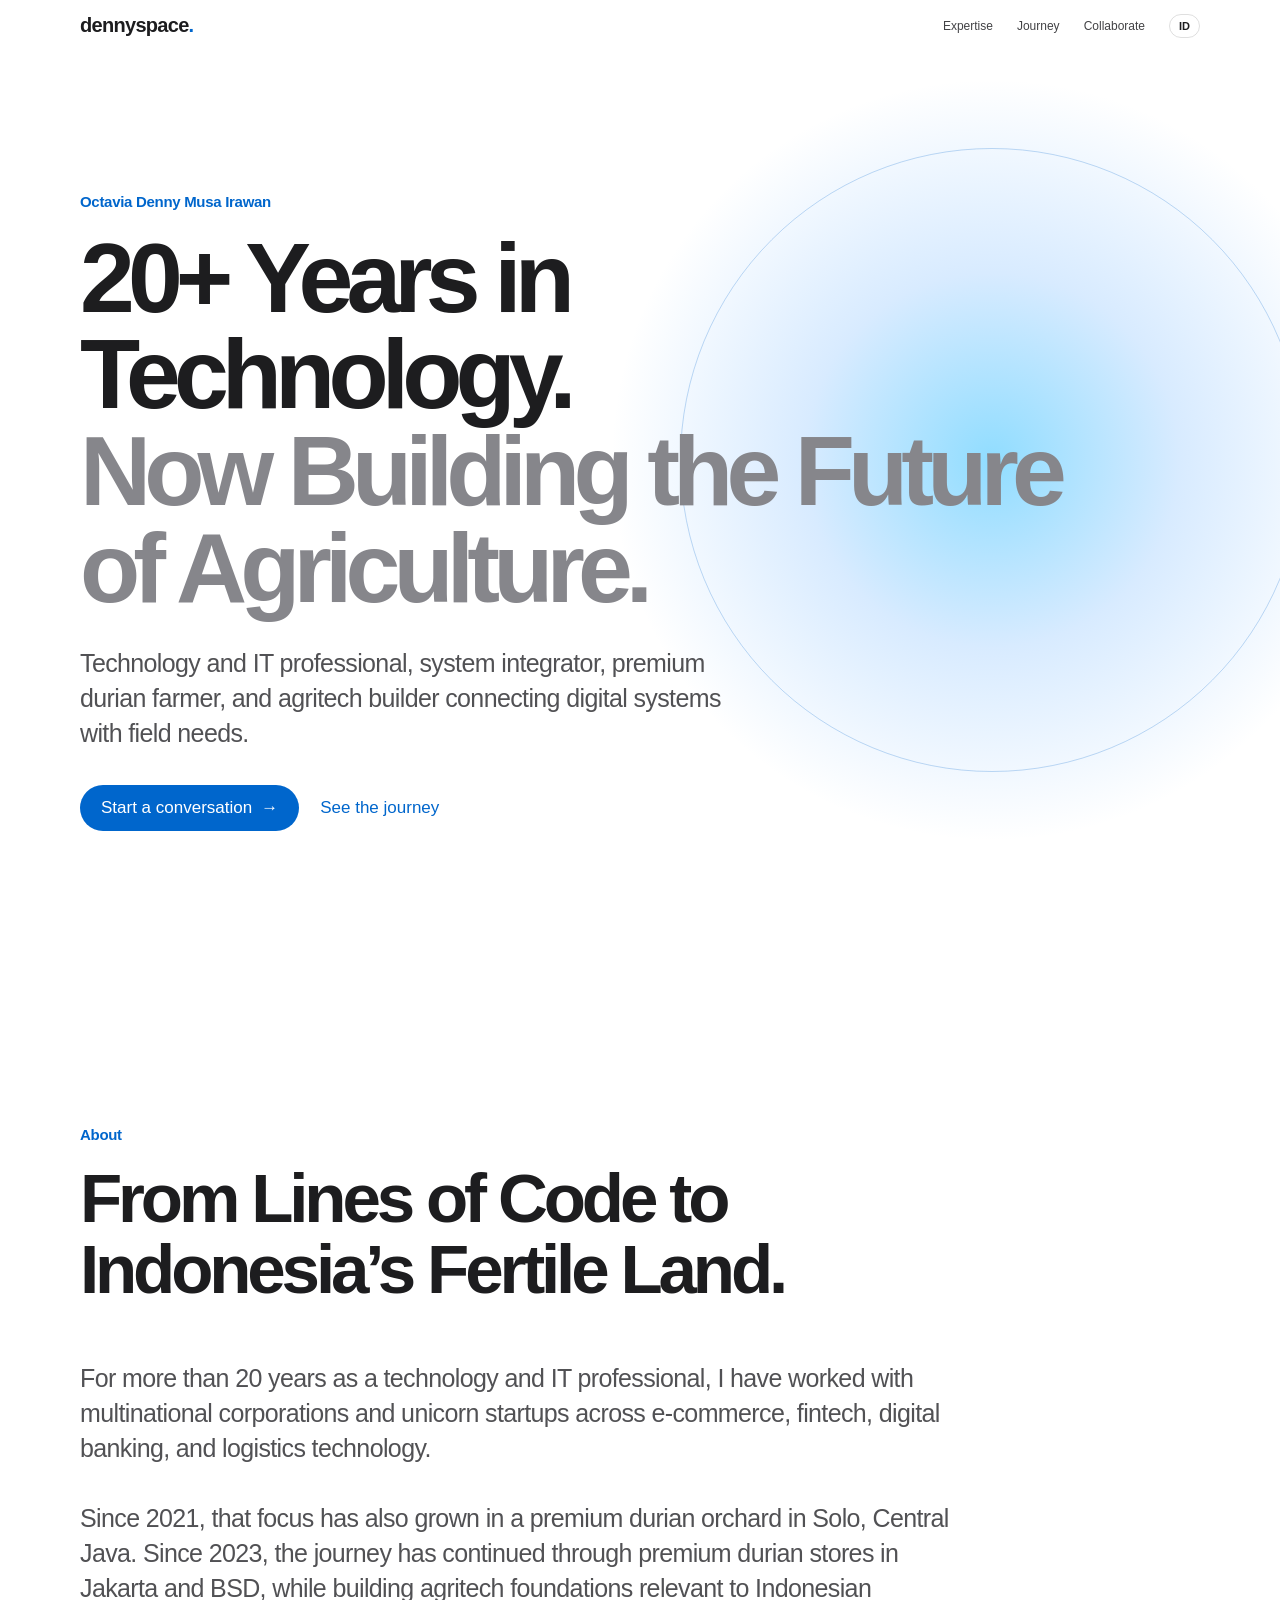
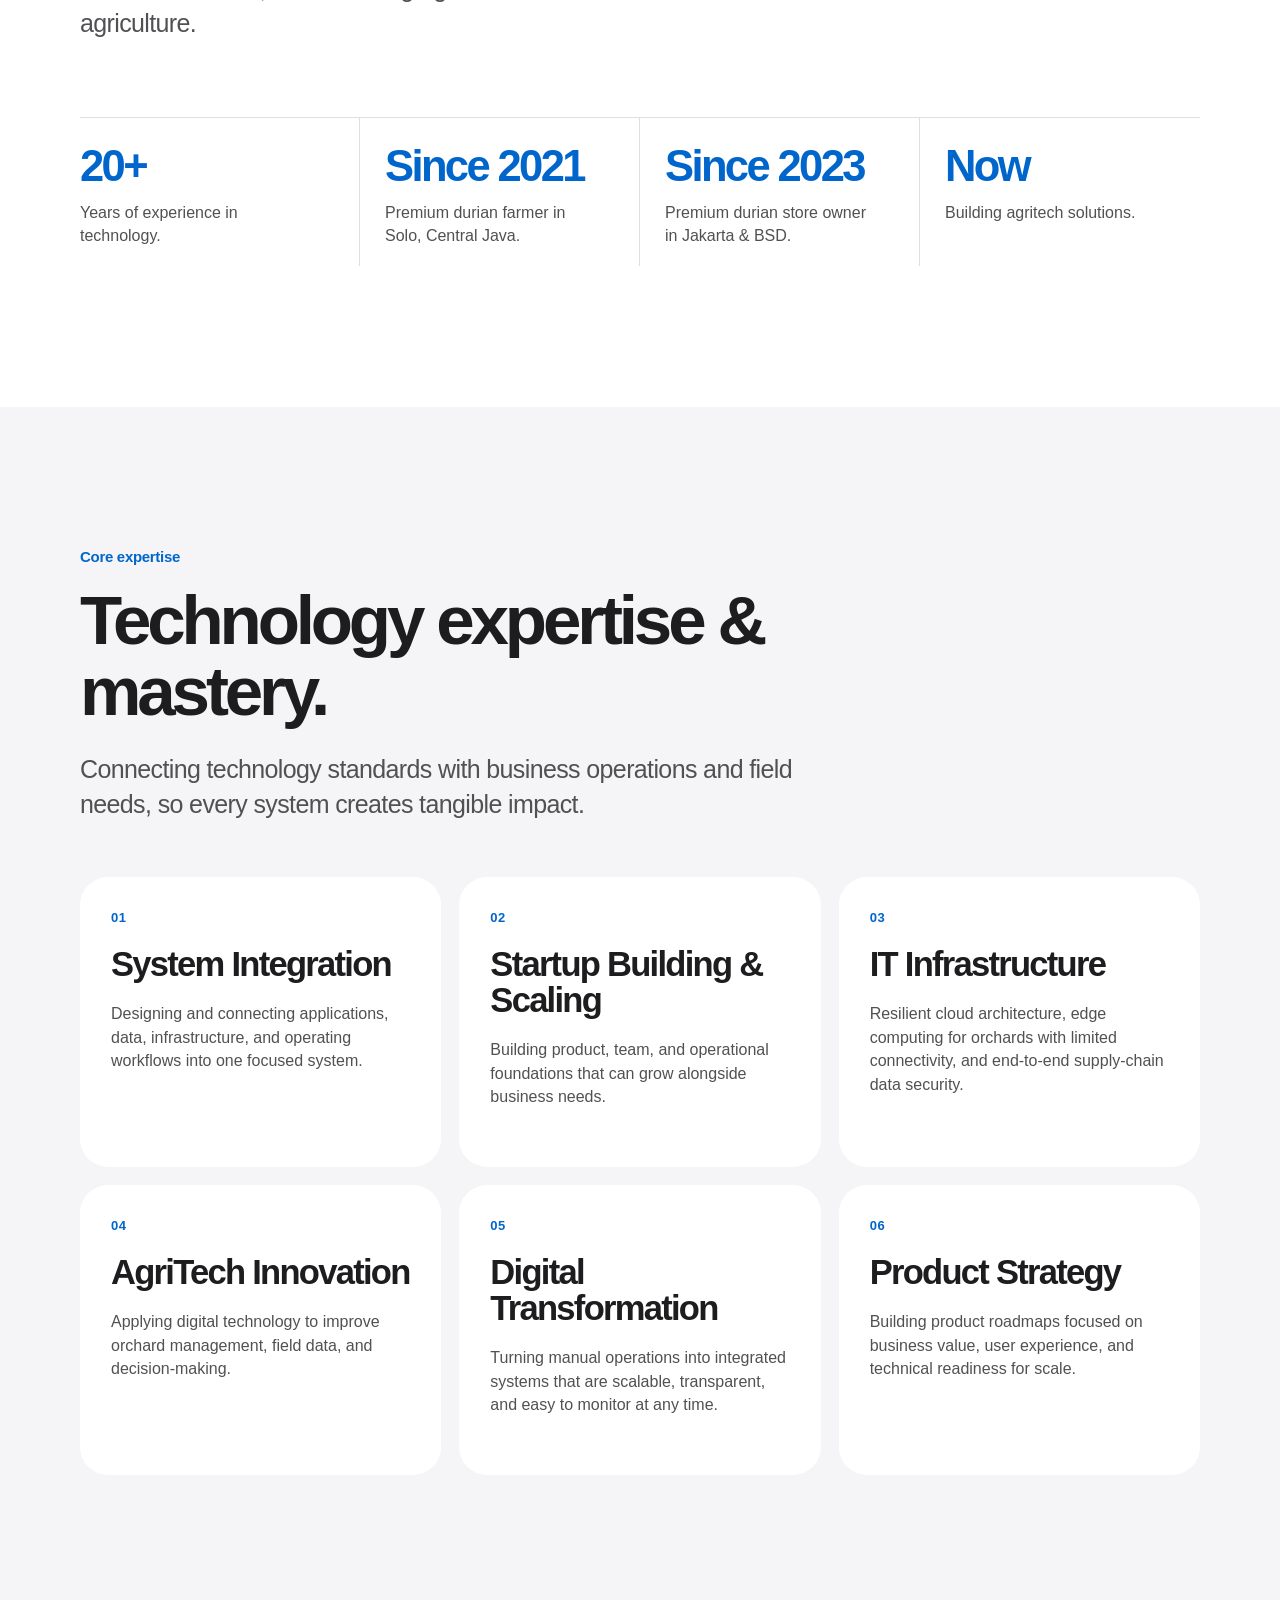
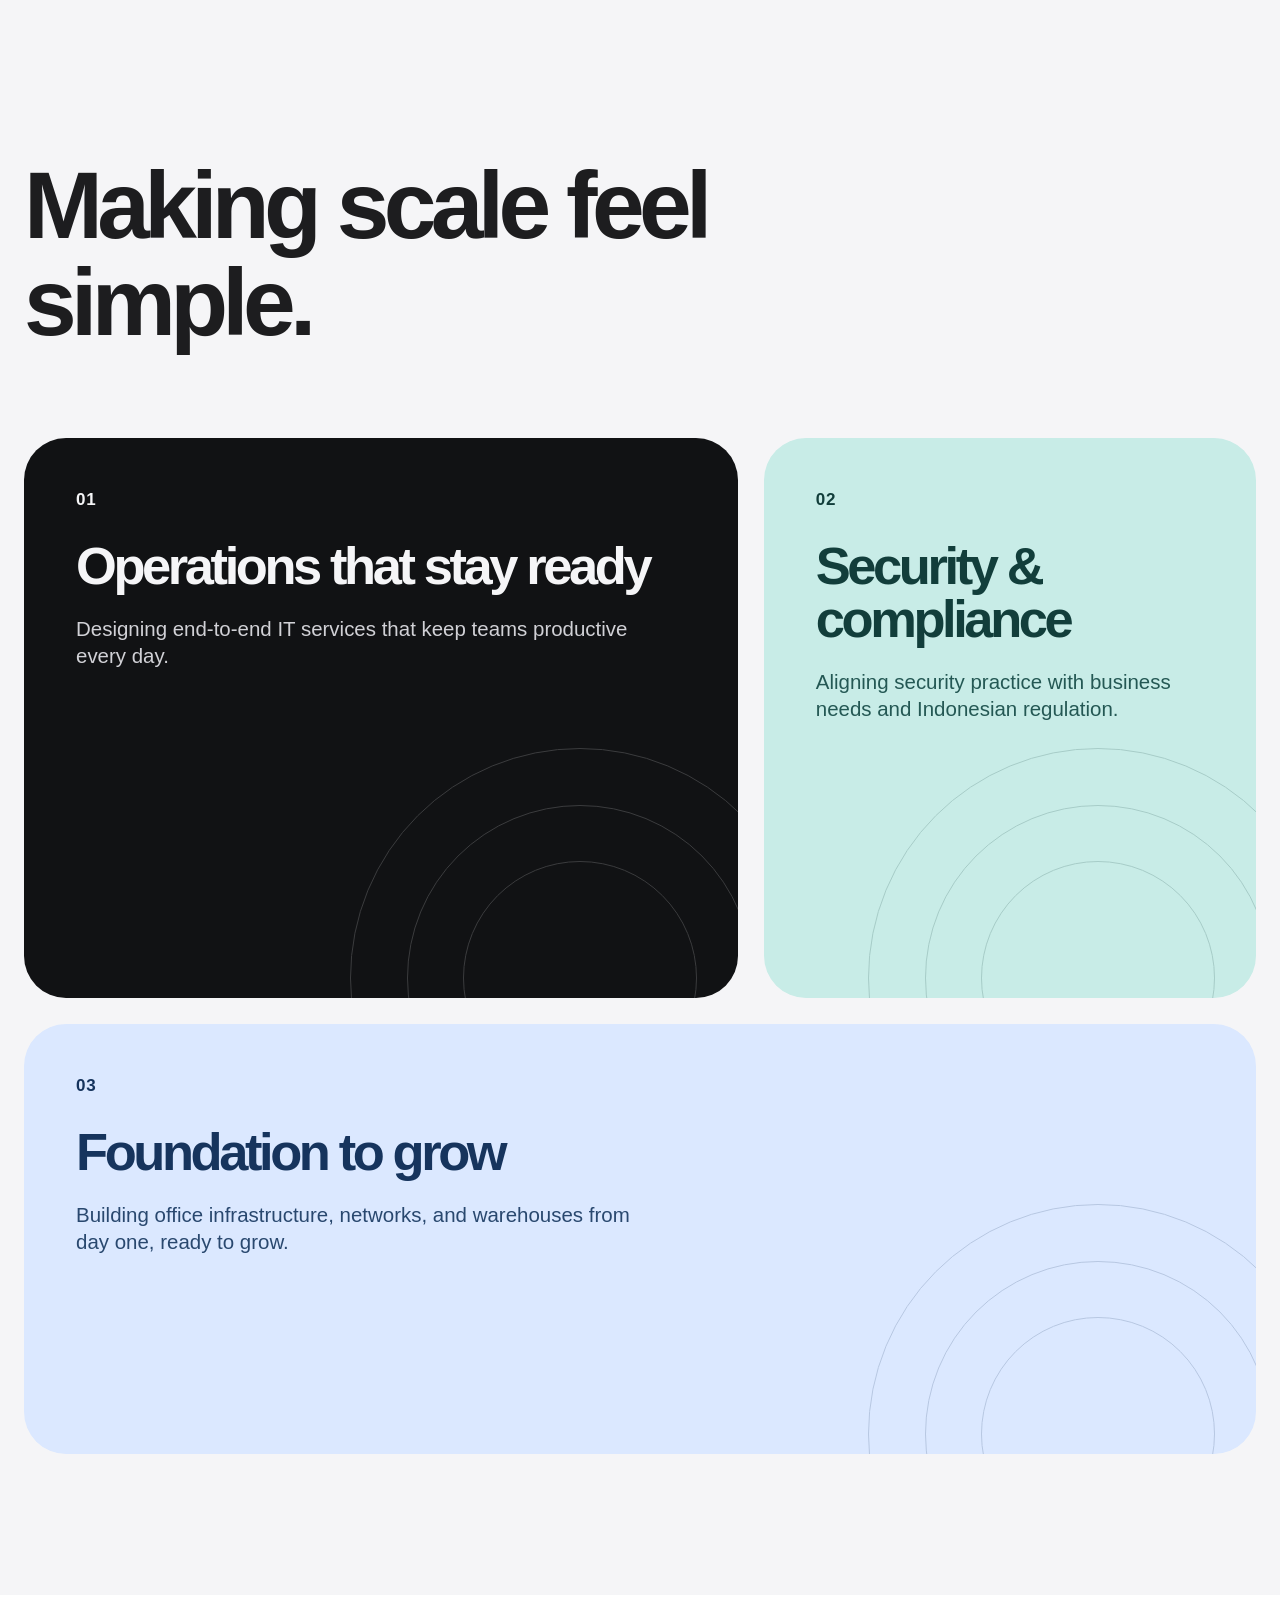
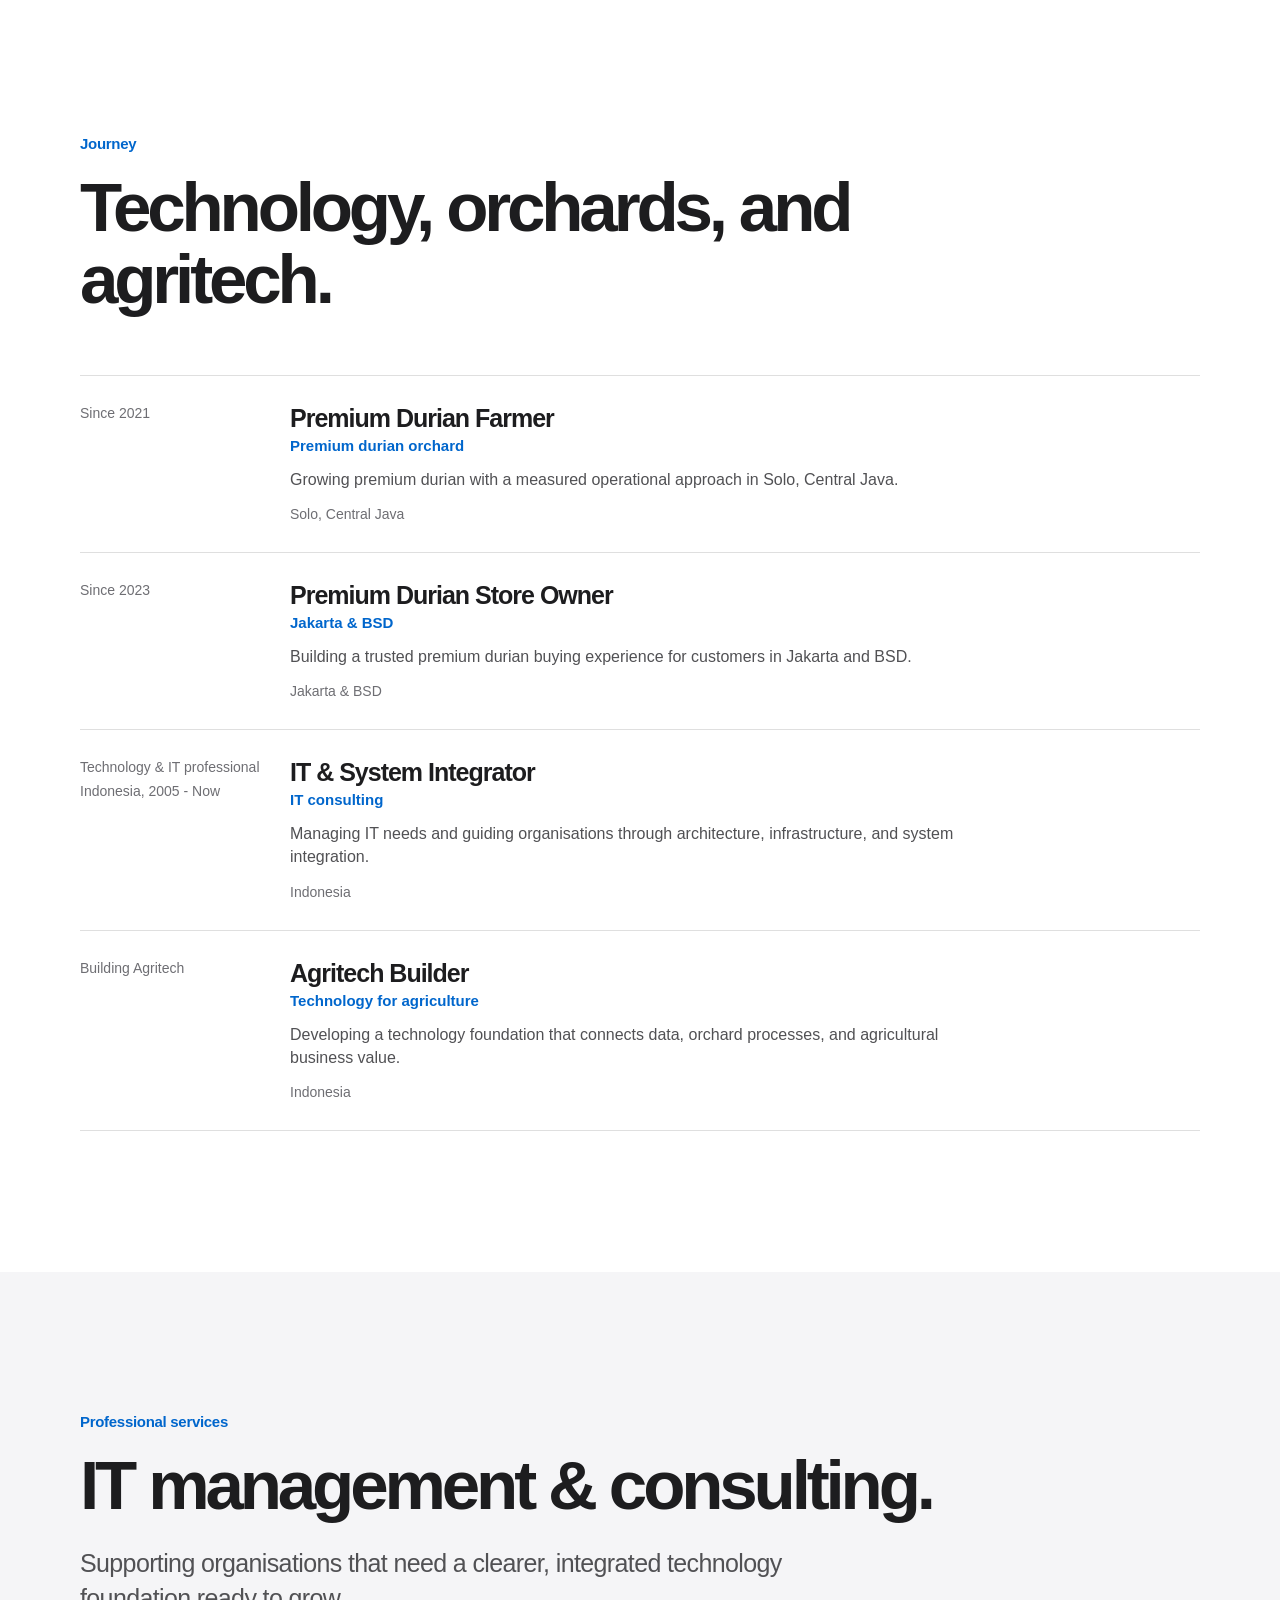
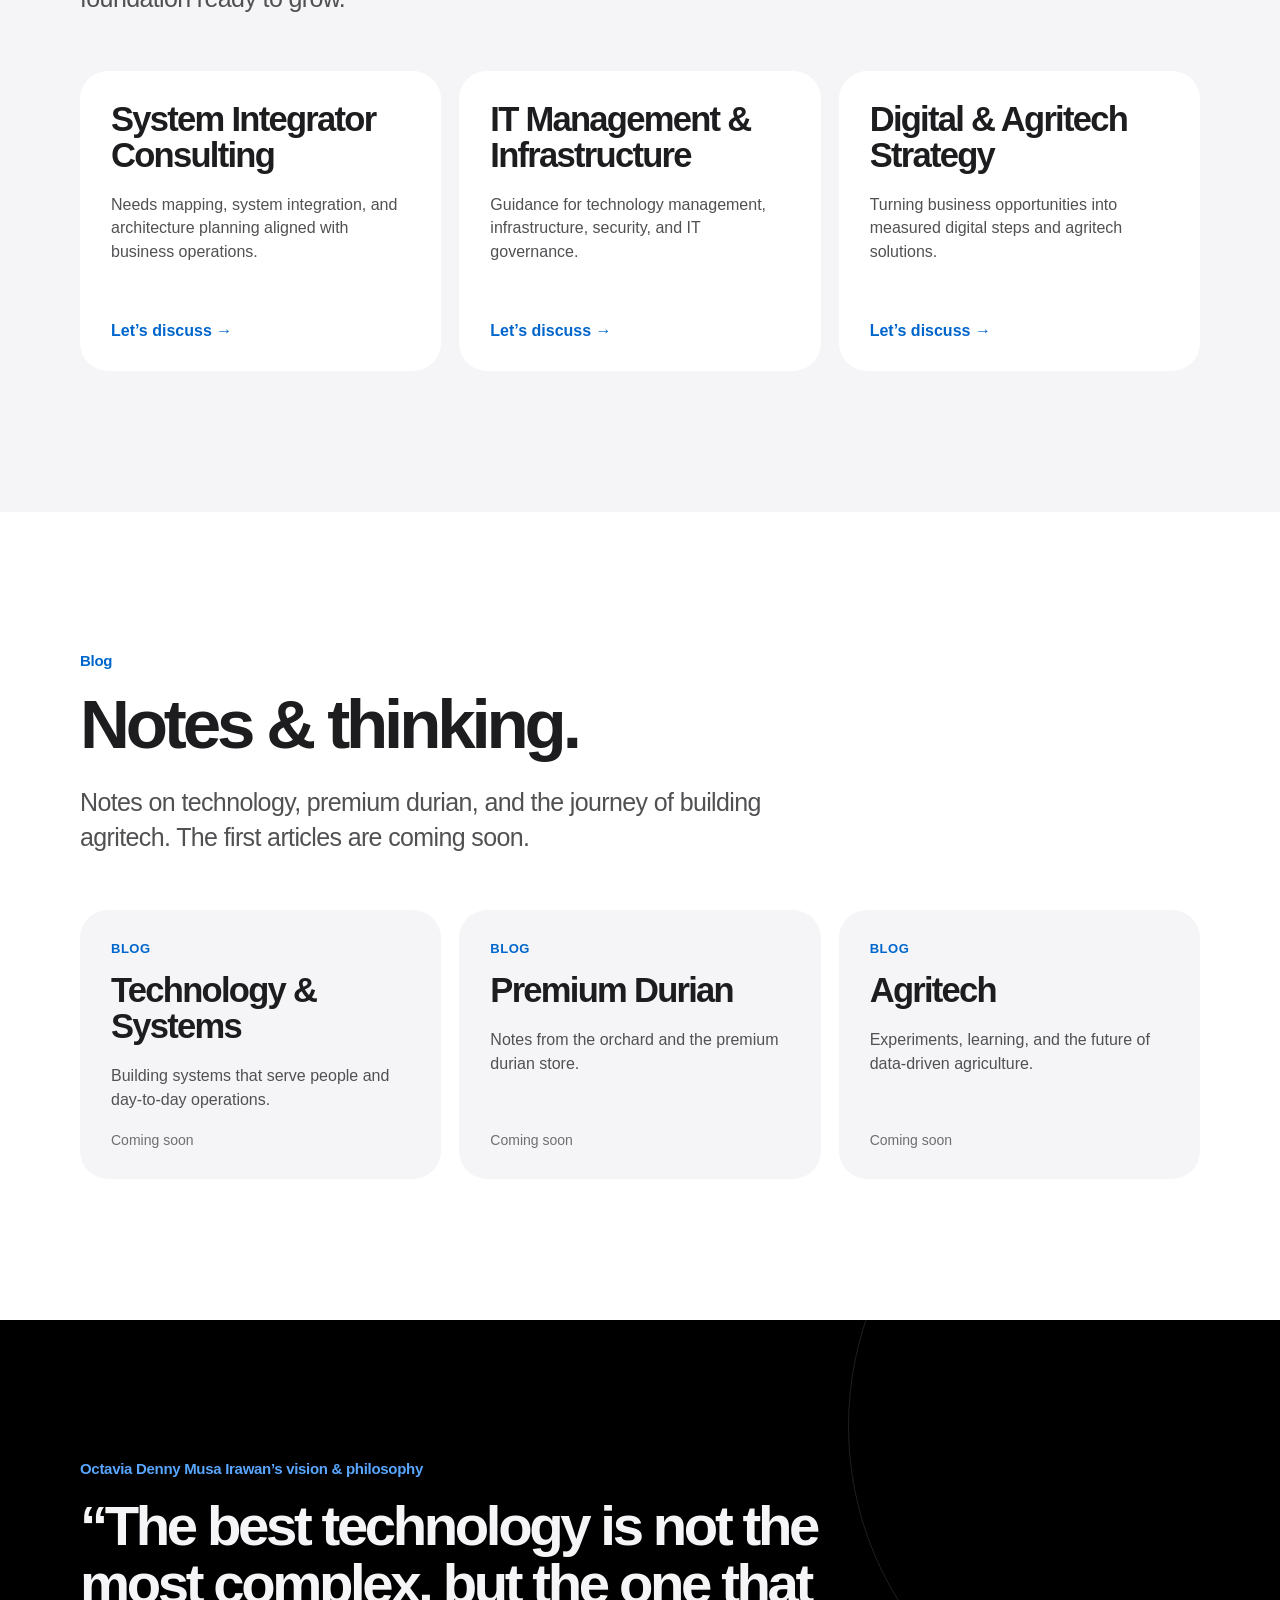
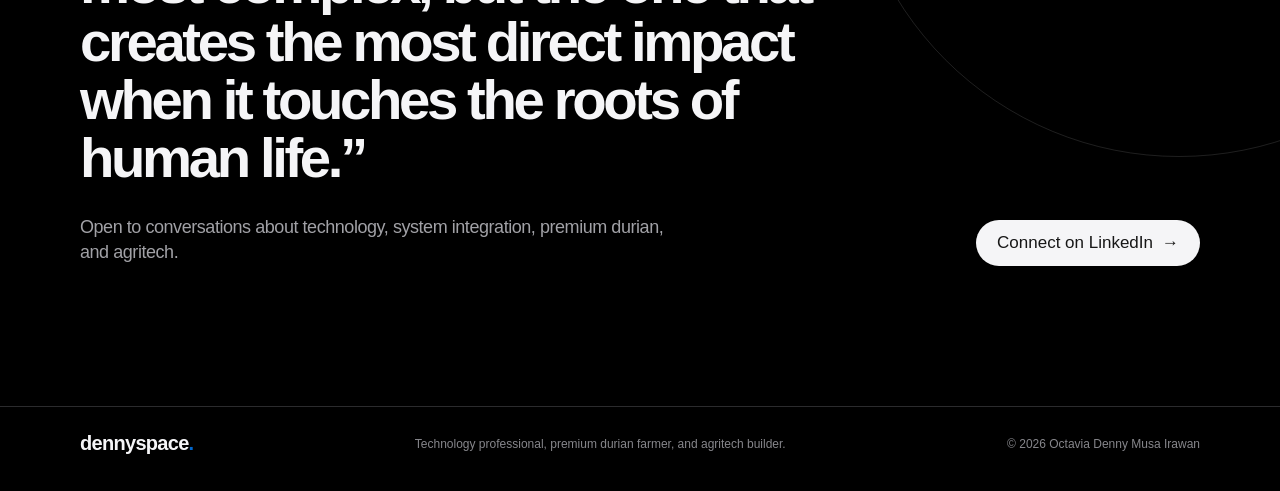
==== en/index.html @ 88d53b86 "fix: refine profile heading and timeline date" ====
<!doctype html>
<html lang="en" data-locale="en">
  <head>
    <meta charset="utf-8" />
    <meta name="viewport" content="width=device-width, initial-scale=1" />
    <meta name="theme-color" content="#f5f5f7" />
    <meta name="description" content="Octavia Denny Musa Irawan: technology and IT professional, premium durian farmer, and agritech builder." />
    <title>Dennyspace: Tech, IT, Premium Durian & Agritech.</title>
    <link rel="canonical" href="https://dennyspace.com/en/" />
    <link rel="alternate" hreflang="id" href="https://dennyspace.com/id/" />
    <link rel="alternate" hreflang="en" href="https://dennyspace.com/en/" />
    <link rel="icon" href="/favicon.svg" type="image/svg+xml" />
    <link rel="stylesheet" href="/assets/styles.css?v=20260913.3" />
  </head>
  <body>
    <main id="app"></main>
    <script src="/assets/app.js?v=20260913.6"></script>
  </body>
</html>
---- assets/styles.css ----
:root {
  --ink: #1d1d1f;
  --muted: #6e6e73;
  --surface: #f5f5f7;
  --line: rgba(29, 29, 31, .14);
  --blue: #06c;
  --display: ui-sans-serif, -apple-system, BlinkMacSystemFont, "SF Pro Display", "Segoe UI", sans-serif;
}

* { box-sizing: border-box; }
html { scroll-behavior: smooth; }
body { background: #fff; color: var(--ink); font-family: var(--display); margin: 0; -webkit-font-smoothing: antialiased; }
a { color: inherit; text-decoration: none; }
a:focus-visible, button:focus-visible { outline: 3px solid #0077ed; outline-offset: 4px; }

.site-header {
  align-items: center; backdrop-filter: saturate(180%) blur(18px); background: rgba(255,255,255,.78);
  border-bottom: 1px solid transparent; display: flex; height: 52px; justify-content: space-between;
  padding: 0 max(24px, calc((100vw - 1120px) / 2)); position: sticky; top: 0; transition: border-color .2s, background .2s; z-index: 20;
}
.site-header.scrolled { background: rgba(255,255,255,.93); border-color: rgba(0,0,0,.08); }
.wordmark { font-size: 20px; font-weight: 700; letter-spacing: -.7px; }
.wordmark span { color: var(--blue); }
nav { align-items: center; display: flex; gap: 24px; }
nav a { color: #424245; font-size: 12px; }
nav .language { border: 1px solid var(--line); border-radius: 999px; color: var(--ink); font-size: 11px; font-weight: 650; padding: 5px 9px; }
.menu-toggle { background: transparent; border: 0; cursor: pointer; display: none; height: 36px; padding: 8px 0 8px 12px; width: 38px; }
.menu-toggle i { background: var(--ink); display: block; height: 1.5px; margin: 5px 0; transition: transform .2s; width: 19px; }

.section { padding: clamp(80px, 11vw, 150px) max(24px, calc((100vw - 1120px) / 2)); }
.section-light { background: #fff; }
.eyebrow { color: var(--blue); font-size: 15px; font-weight: 650; letter-spacing: -.02em; margin: 0 0 20px; }
h1, h2, h3, h4, p { margin-top: 0; }
h1 { font-size: clamp(54px, 7.7vw, 104px); letter-spacing: -.07em; line-height: .98; margin-bottom: 0; max-width: 980px; }
h1 span { color: #86868b; }
h2 { font-size: clamp(42px, 5.4vw, 72px); letter-spacing: -.06em; line-height: 1.03; margin-bottom: 0; max-width: 860px; }
.section-heading > p:not(.eyebrow), .lede, .about-copy, .contact-grid > div > p:last-child { color: #515154; font-size: clamp(19px, 2.1vw, 25px); letter-spacing: -.025em; line-height: 1.4; }

.hero { align-items: center; display: flex; min-height: min(800px, calc(100vh - 52px)); overflow: hidden; position: relative; }
.hero-content { position: relative; z-index: 1; }
.hero .lede { margin: 30px 0 0; max-width: 670px; }
.hero-orbit { background: radial-gradient(circle, rgba(126,215,255,.86) 0, rgba(115,183,255,.28) 34%, transparent 69%); border-radius: 50%; height: min(70vw, 780px); position: absolute; right: max(-230px, -8vw); top: 2%; width: min(70vw, 780px); }
.hero-orbit::after { border: 1px solid rgba(0,102,204,.24); border-radius: inherit; content: ""; inset: 10%; position: absolute; }
.hero-actions { display: flex; flex-wrap: wrap; gap: 15px; margin-top: 34px; }
.button { align-items: center; border-radius: 999px; display: inline-flex; font-size: 17px; font-weight: 500; gap: 9px; justify-content: center; padding: 13px 21px; transition: background .2s, transform .2s; }
.button:hover { transform: translateY(-1px); }
.button-primary { background: var(--blue); color: #fff; }
.button-primary:hover { background: #0077ed; }
.button-quiet { color: var(--blue); padding-inline: 6px; }

.about { padding-top: clamp(85px, 12vw, 165px); }
.split-heading { max-width: 900px; }
.about-copy { margin: 56px 0 0; max-width: 890px; }
.about-copy p { margin-bottom: 0; }
.values { border-top: 1px solid var(--line); display: grid; grid-template-columns: repeat(4, 1fr); margin-top: 76px; }
.value { border-right: 1px solid var(--line); padding: 27px 25px 5px 0; }
.value + .value { padding-left: 25px; }
.value:last-child { border-right: 0; }
.value strong { color: var(--blue); display: block; font-size: clamp(28px, 3.4vw, 45px); letter-spacing: -.06em; line-height: 1; }
.value p { color: #515154; font-size: 16px; line-height: 1.4; margin: 14px 0; max-width: 210px; }

.work, .services { background: var(--surface); }
.section-heading > p:not(.eyebrow) { margin: 25px 0 0; max-width: 760px; }
.competency-grid, .service-grid, .notes-grid { display: grid; gap: 18px; grid-template-columns: repeat(3, 1fr); margin-top: 55px; }
.competency-card, .service-card, .note-card { border-radius: 28px; padding: 31px; }
.competency-card { background: #fff; min-height: 290px; }
.competency-card small, .note-card small { color: var(--blue); font-size: 13px; font-weight: 700; letter-spacing: .04em; text-transform: uppercase; }
.competency-card h3, .service-card h3, .note-card h3 { font-size: clamp(26px, 2.7vw, 36px); letter-spacing: -.05em; line-height: 1.04; margin: 21px 0 0; }
.competency-card p, .service-card p, .note-card p { color: #515154; font-size: 16px; line-height: 1.48; margin: 19px 0 0; }

.scale { background: var(--surface); padding-inline: max(24px, calc((100vw - 1670px) / 2)); }
.scale .section-heading h2 { font-size: clamp(54px, 7.4vw, 102px); max-width: 980px; }
.scale-grid { display: grid; gap: 26px; grid-template-columns: 1.45fr 1fr; margin-top: 86px; }
.scale-card { border-radius: 42px; min-height: 560px; overflow: hidden; padding: 52px; position: relative; }
.scale-card:nth-child(3) { grid-column: span 2; min-height: 430px; }
.scale-card small { display: block; font-size: 17px; font-weight: 700; letter-spacing: .04em; position: relative; z-index: 1; }
.scale-card h3 { font-size: clamp(38px, 4.1vw, 62px); letter-spacing: -.065em; line-height: 1.01; margin: 29px 0 0; max-width: 680px; position: relative; z-index: 1; }
.scale-card p { font-size: clamp(18px, 1.6vw, 25px); line-height: 1.34; margin: 23px 0 0; max-width: 560px; position: relative; z-index: 1; }
.scale-card.dark { background: #111214; color: #f5f5f7; }
.scale-card.dark p { color: #d1d1d6; }
.scale-card.mint { background: #c8ece7; color: #123e3b; }
.scale-card.mint p { color: #245854; }
.scale-card.blue { background: #dbe8ff; color: #16345d; }
.scale-card.blue p { color: #29486f; }
.scale-rings { border: 1px solid currentColor; border-radius: 50%; bottom: -210px; height: 460px; opacity: .18; position: absolute; right: -72px; width: 460px; }
.scale-rings::before, .scale-rings::after { border: 1px solid currentColor; border-radius: inherit; content: ""; position: absolute; }
.scale-rings::before { inset: 56px; }
.scale-rings::after { inset: 112px; }

.experience { background: #fff; }
.timeline { border-top: 1px solid var(--line); margin-top: 60px; }
.timeline-item { border-bottom: 1px solid var(--line); display: grid; gap: 30px; grid-template-columns: 180px 1fr; padding: 29px 0; }
.timeline-date, .timeline-content span { color: var(--muted); font-size: 14px; }
.timeline-date span { display: block; margin-top: 8px; }
.timeline-content h3 { font-size: 25px; letter-spacing: -.04em; line-height: 1.08; margin-bottom: 5px; }
.timeline-content h4 { color: var(--blue); font-size: 15px; font-weight: 600; margin-bottom: 14px; }
.timeline-content p { color: #515154; font-size: 16px; line-height: 1.45; margin-bottom: 14px; max-width: 700px; }

.service-card { background: #fff; display: flex; flex-direction: column; min-height: 300px; }
.service-card h3 { margin-top: 0; }
.service-card strong { color: var(--blue); font-size: 16px; margin-top: auto; padding-top: 24px; }
.notes { background: #fff; }
.note-card { background: var(--surface); display: flex; flex-direction: column; min-height: 240px; }
.note-card h3 { margin-top: 17px; }
.note-card span { color: var(--muted); font-size: 14px; margin-top: auto; padding-top: 20px; }

.contact { background: #000; color: #f5f5f7; overflow: hidden; position: relative; }
.contact::after { border: 1px solid rgba(255,255,255,.12); border-radius: 50%; content: ""; height: 660px; position: absolute; right: -230px; top: -225px; width: 660px; }
.contact-grid { align-items: end; display: grid; gap: 70px; grid-template-columns: minmax(0, 1fr) auto; position: relative; z-index: 1; }
.contact .eyebrow { color: #58a6ff; }
.contact h2 { font-size: clamp(34px, 4.4vw, 61px); max-width: 850px; }
.contact-grid > div > p:last-child { color: #a1a1a6; font-size: 18px; margin: 28px 0 0; max-width: 600px; }
.contact .button-primary { background: #f5f5f7; color: #171717; white-space: nowrap; }
.contact .button-primary:hover { background: #fff; }
footer { align-items: center; background: #000; border-top: 1px solid #2b2b2d; color: #86868b; display: grid; font-size: 12px; gap: 25px; grid-template-columns: auto 1fr auto; padding: 25px max(24px, calc((100vw - 1120px) / 2)) 36px; }
footer .wordmark { color: #f5f5f7; }
footer p { margin: 0; }
footer p:nth-child(2) { text-align: center; }

.reveal { opacity: 0; transform: translateY(18px); transition: opacity .65s ease, transform .65s ease; }
.reveal.visible { opacity: 1; transform: translateY(0); }

@media (max-width: 720px) {
  .site-header { padding-inline: 20px; }
  .menu-toggle { display: block; }
  nav { background: rgba(255,255,255,.98); border-bottom: 1px solid var(--line); display: none; left: 0; padding: 20px; position: absolute; right: 0; top: 52px; }
  nav a { font-size: 16px; padding: 8px 0; }
  nav .language { align-self: flex-start; font-size: 12px; padding: 6px 10px; }
  .site-header.open nav { display: flex; flex-direction: column; align-items: flex-start; }
  .site-header.open .menu-toggle i:first-child { transform: translateY(3.25px) rotate(45deg); }
  .site-header.open .menu-toggle i:last-child { transform: translateY(-3.25px) rotate(-45deg); }
  .section { padding-inline: 22px; }
  .hero { min-height: 690px; }
  h1 { font-size: clamp(46px, 13vw, 62px); max-width: 340px; }
  .hero .lede { font-size: 20px; max-width: 335px; }
  .hero-orbit { height: 115vw; opacity: .77; right: -55vw; top: 21%; width: 115vw; }
  .values { grid-template-columns: 1fr; margin-top: 48px; }
  .value, .value + .value { border-bottom: 1px solid var(--line); border-right: 0; padding: 22px 0; }
  .value:last-child { border-bottom: 0; }
  .competency-grid, .service-grid, .notes-grid, .scale-grid { grid-template-columns: 1fr; margin-top: 38px; }
  .competency-card, .service-card, .note-card { min-height: 0; padding: 28px; }
  .scale { padding-inline: 22px; }
  .scale-grid { gap: 18px; margin-top: 45px; }
  .scale-card, .scale-card:nth-child(3) { border-radius: 28px; grid-column: auto; min-height: 330px; padding: 28px; }
  .scale-card h3 { font-size: 38px; }
  .scale-card p { font-size: 18px; }
  .timeline { margin-top: 42px; }
  .timeline-item { gap: 9px; grid-template-columns: 1fr; padding: 25px 0; }
  .contact-grid { align-items: start; gap: 35px; grid-template-columns: 1fr; }
  .contact .button { justify-self: start; }
  footer { align-items: start; gap: 13px; grid-template-columns: 1fr; }
  footer p:nth-child(2) { text-align: left; }
}

@media (prefers-reduced-motion: reduce) {
  html { scroll-behavior: auto; }
  *, *::before, *::after { transition-duration: .01ms !important; }
  .reveal { opacity: 1; transform: none; }
}
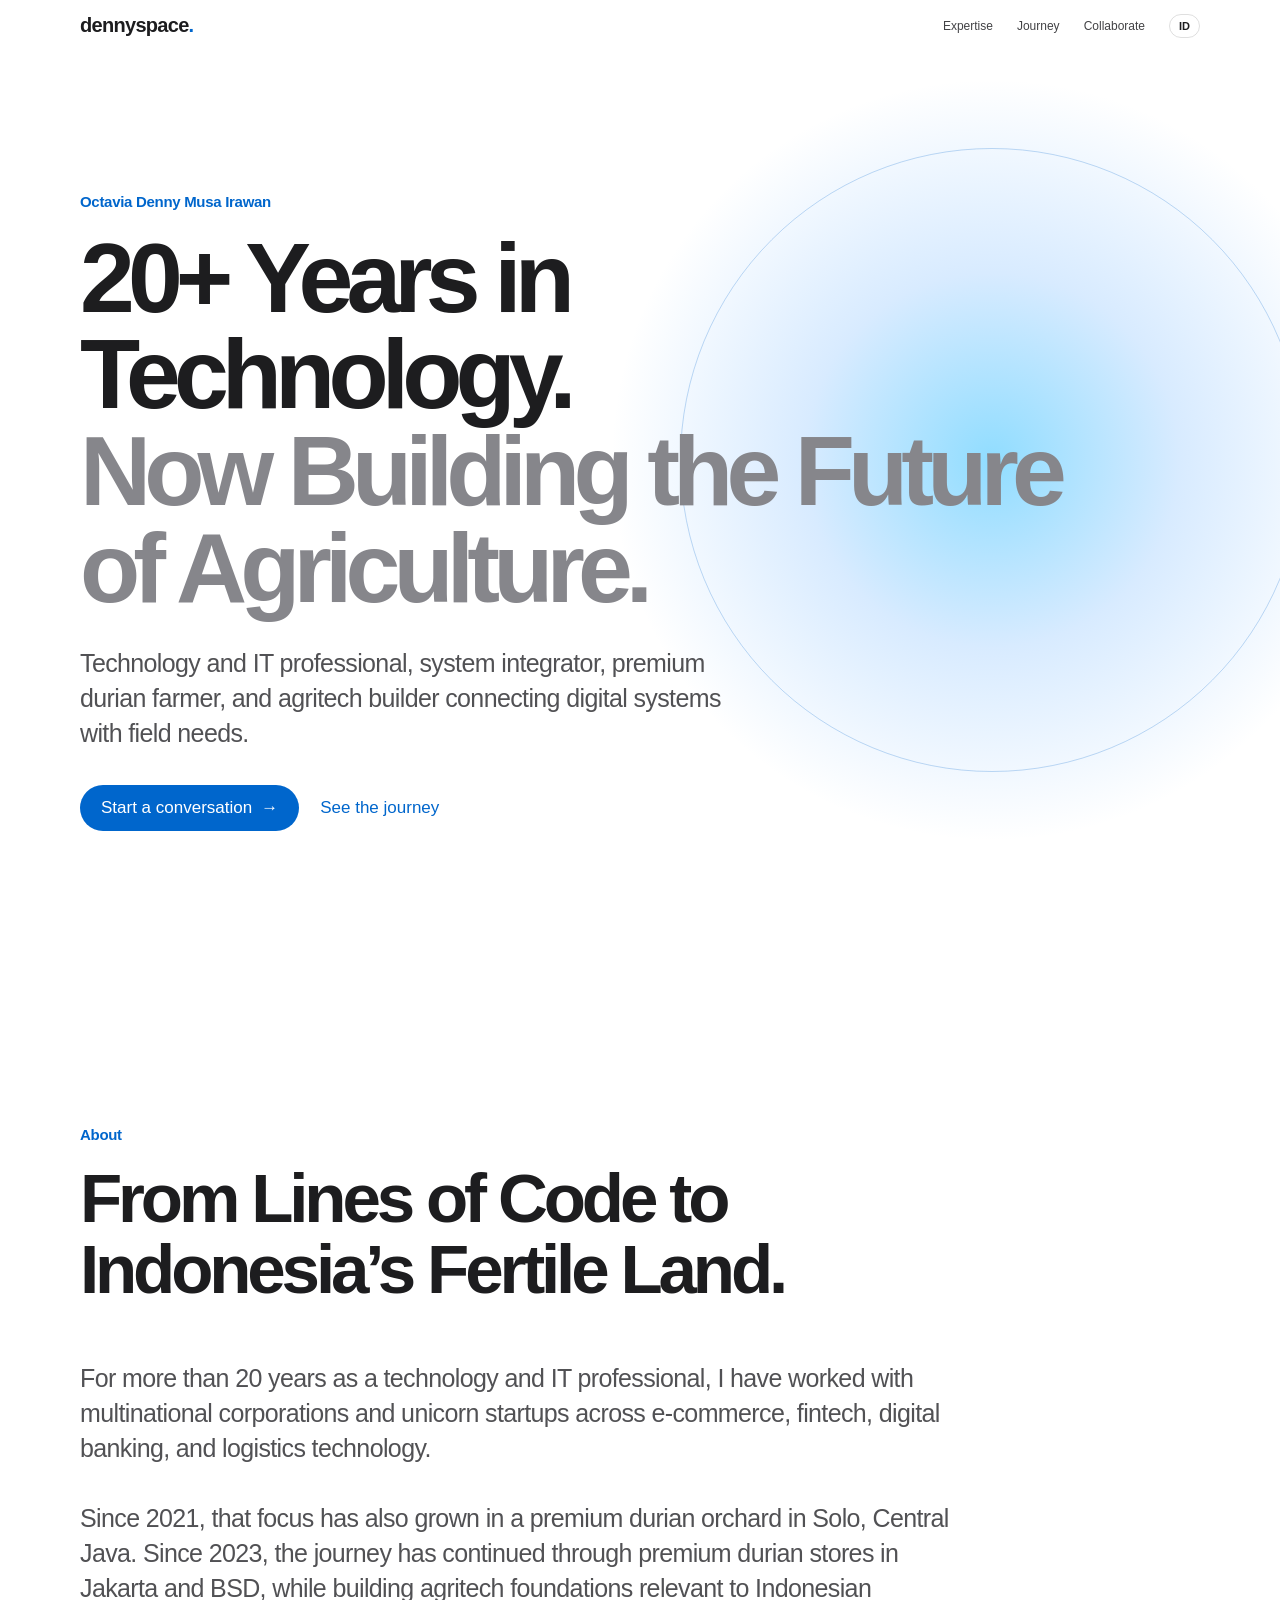
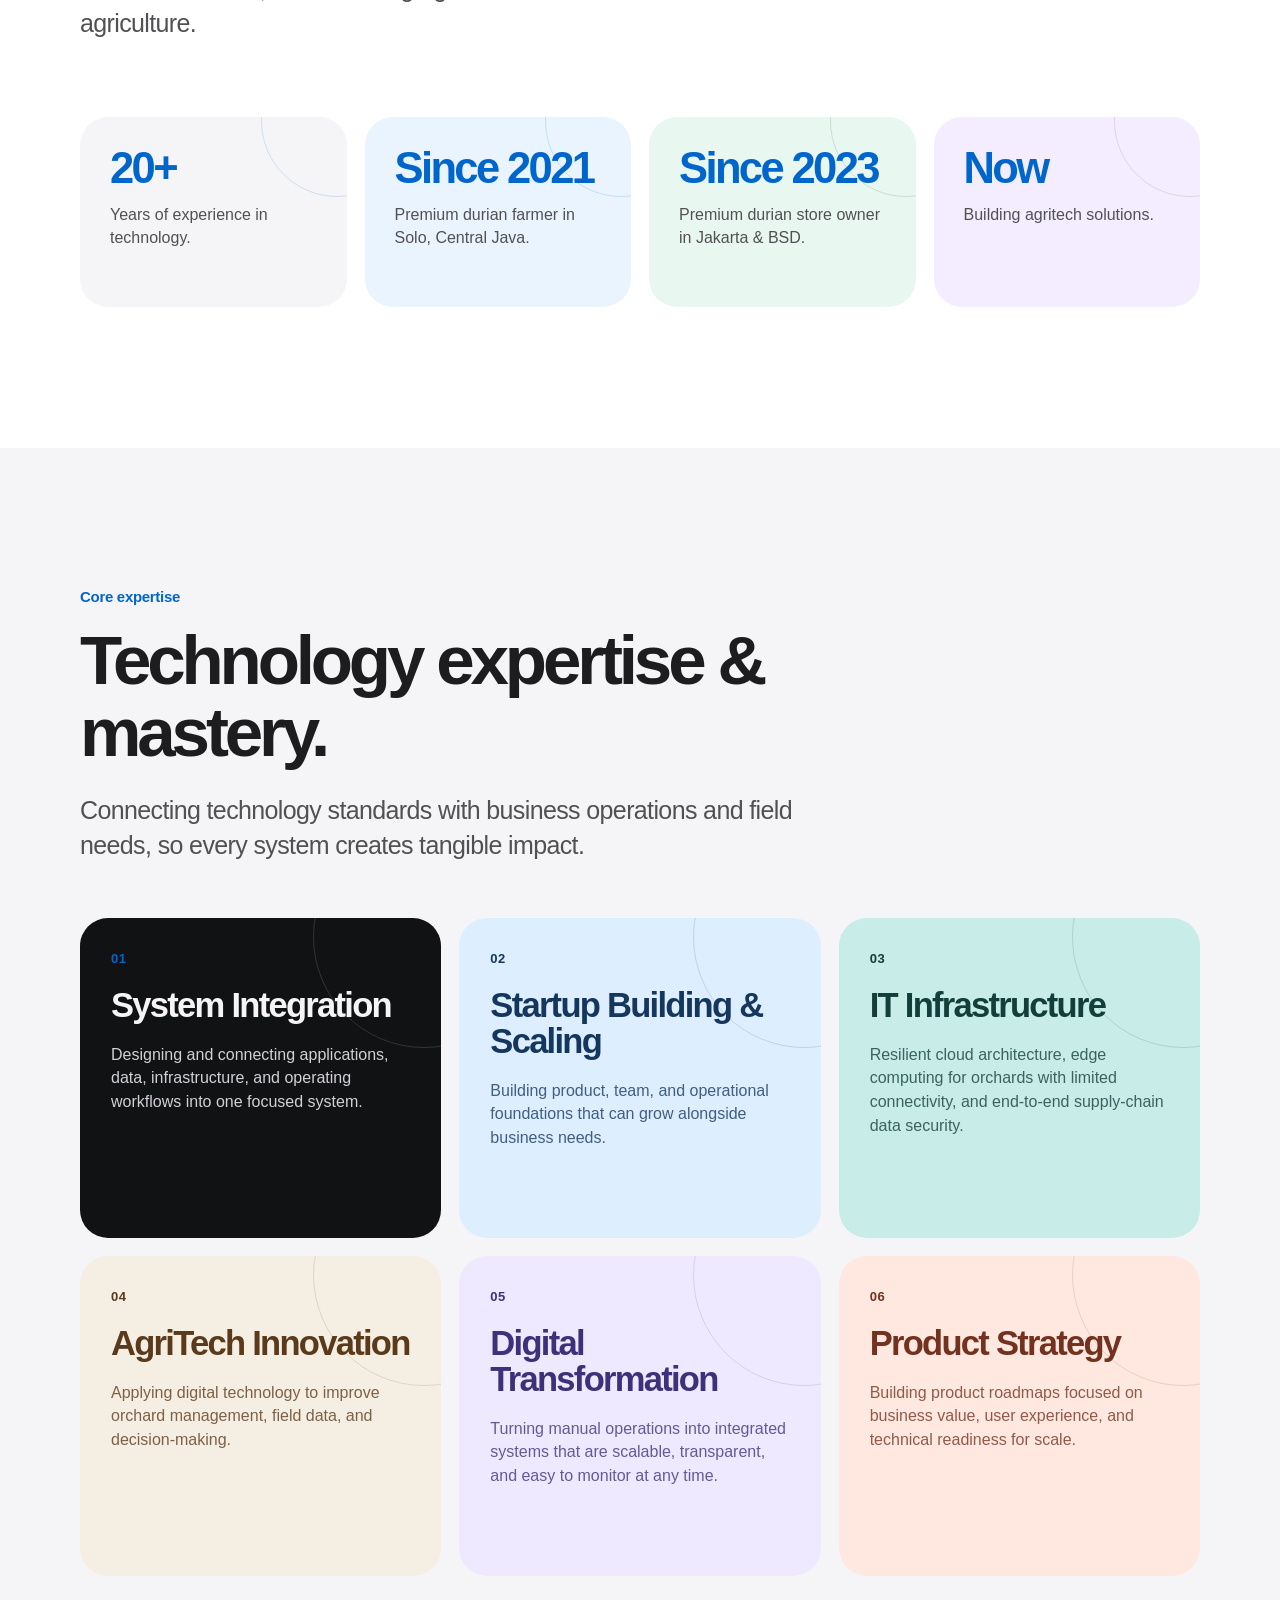
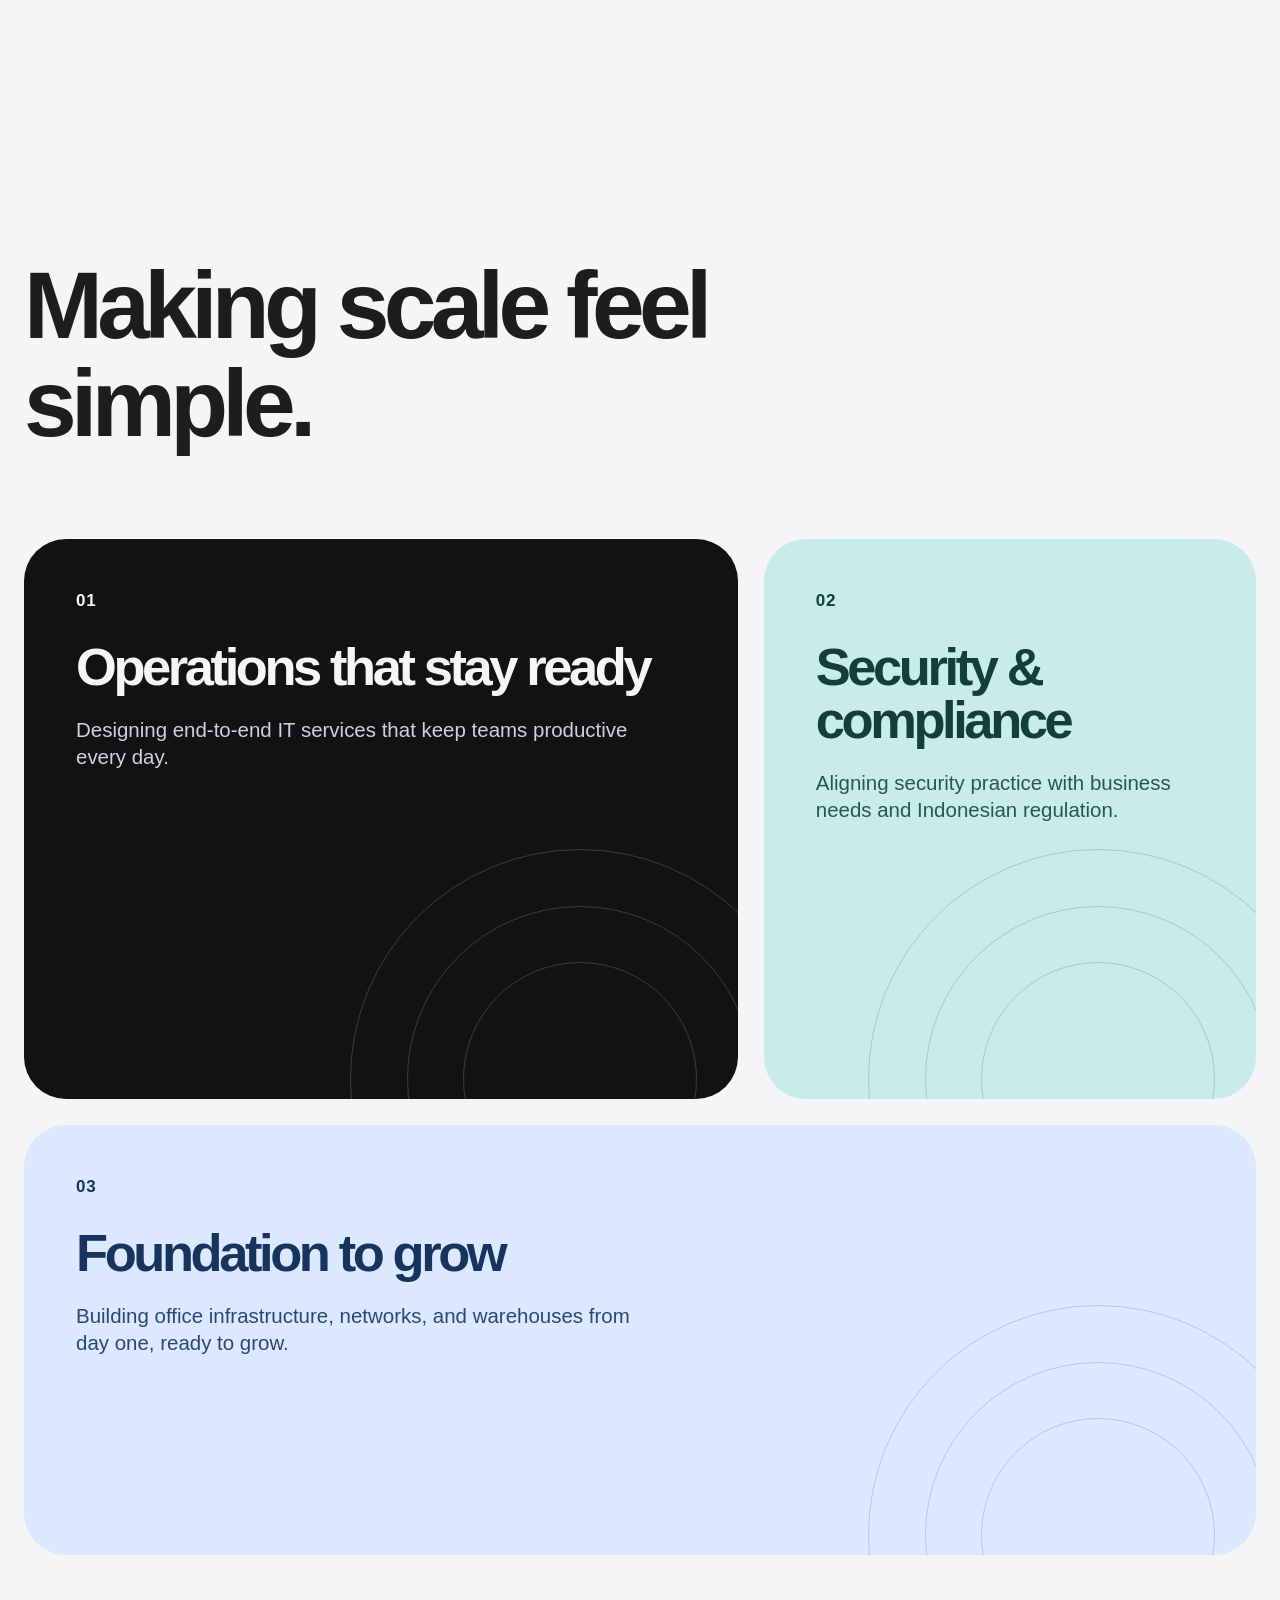
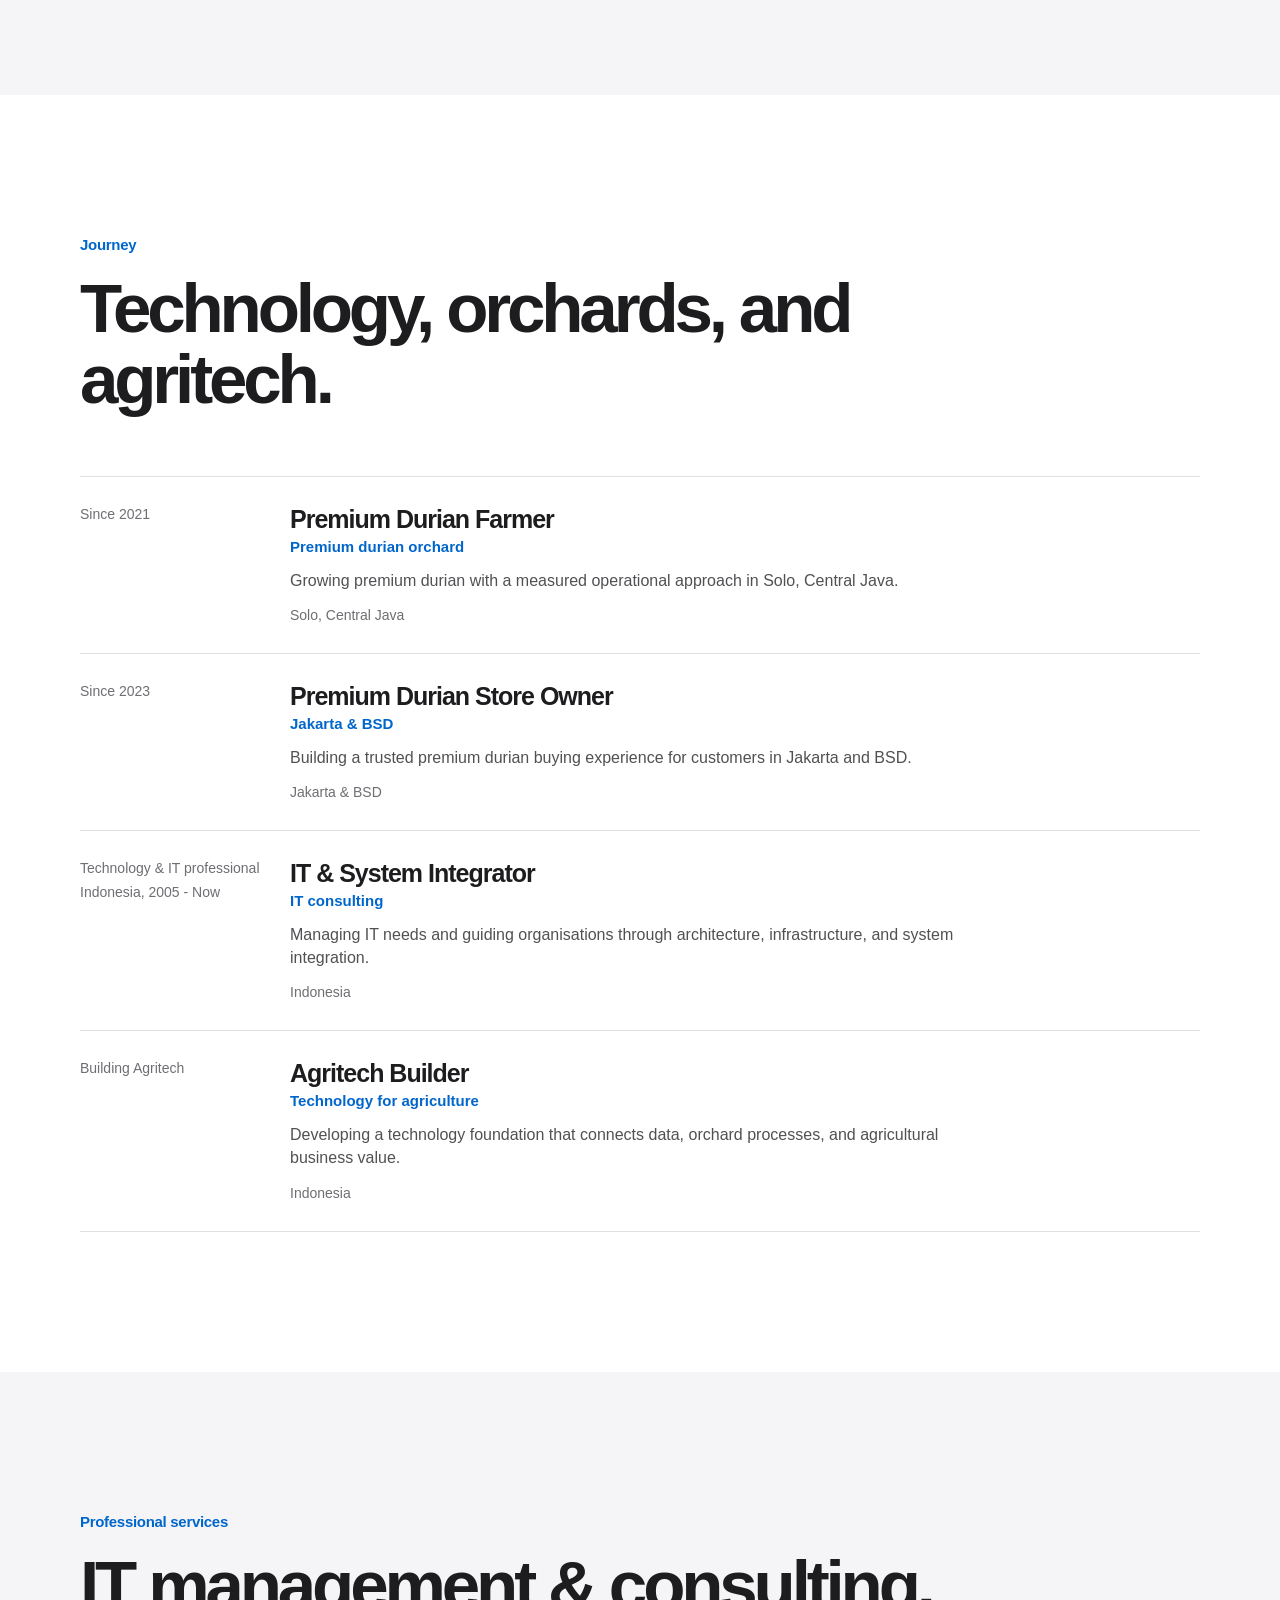
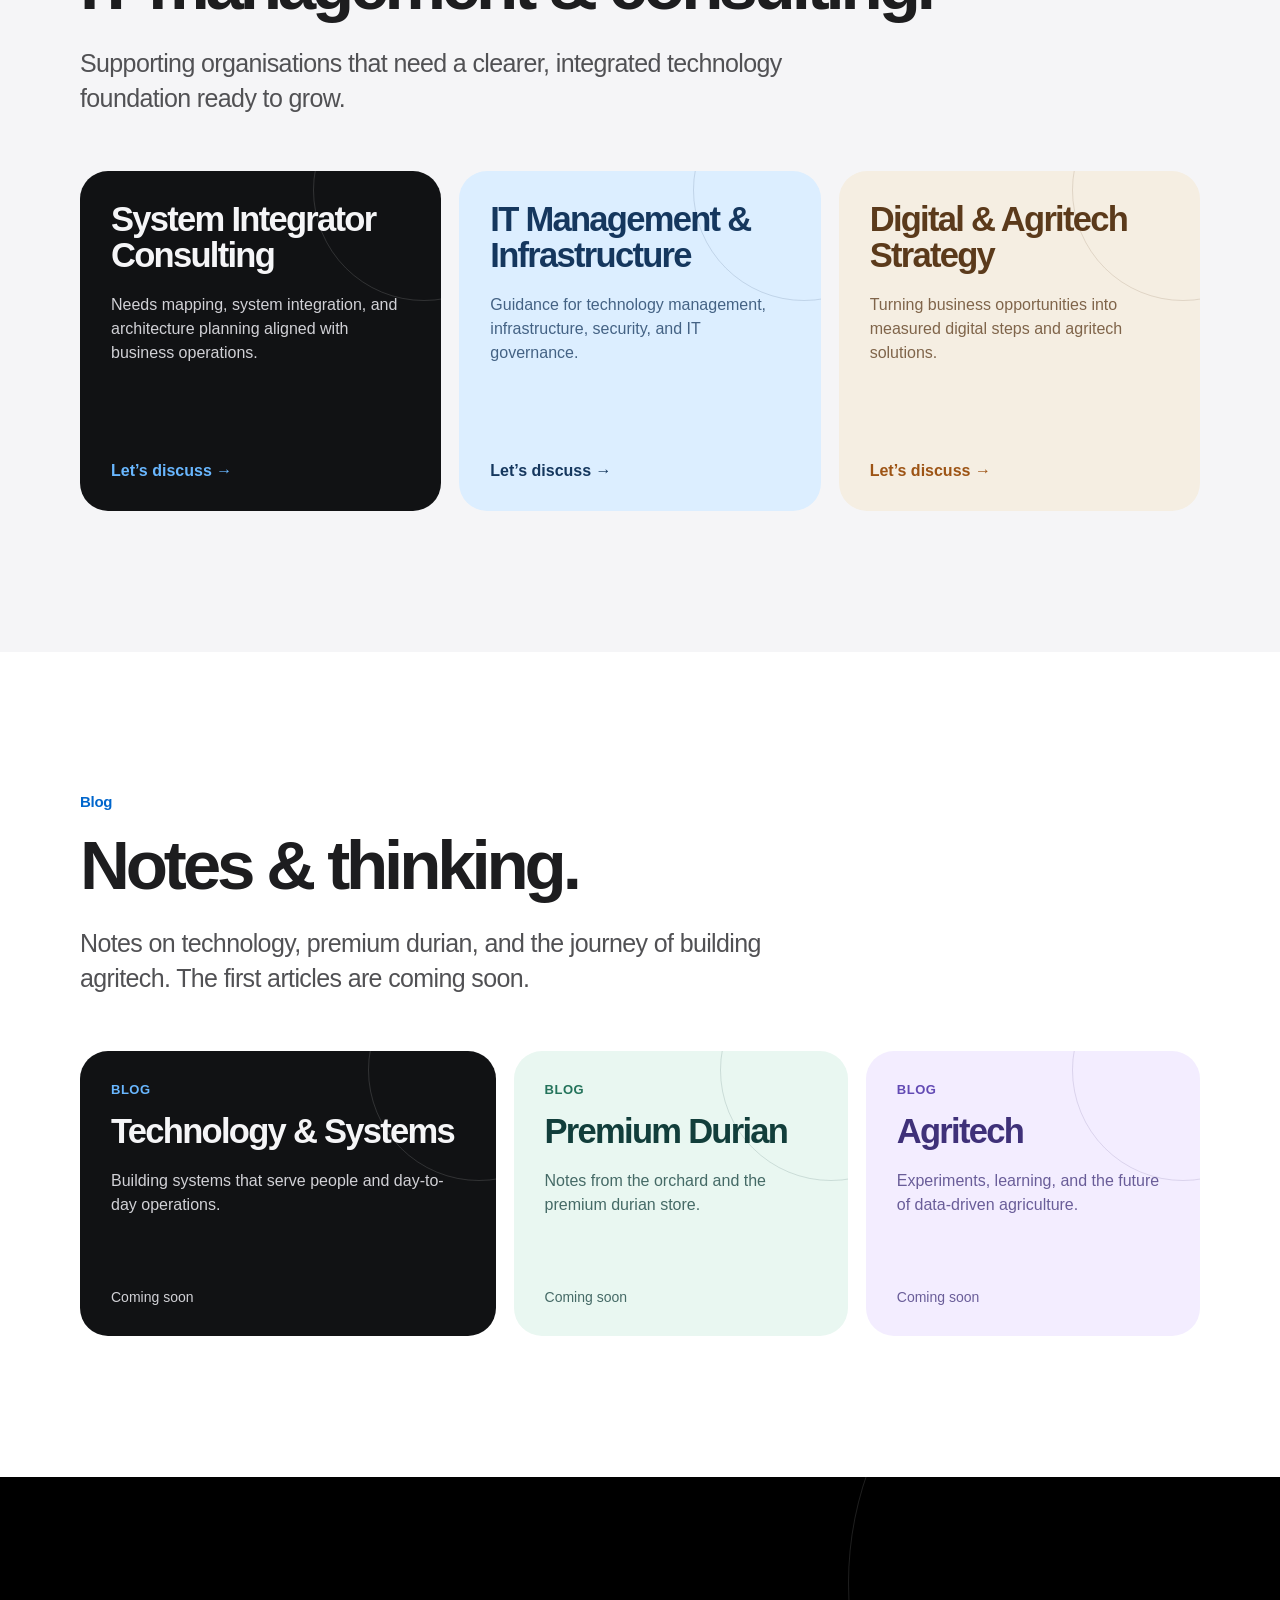
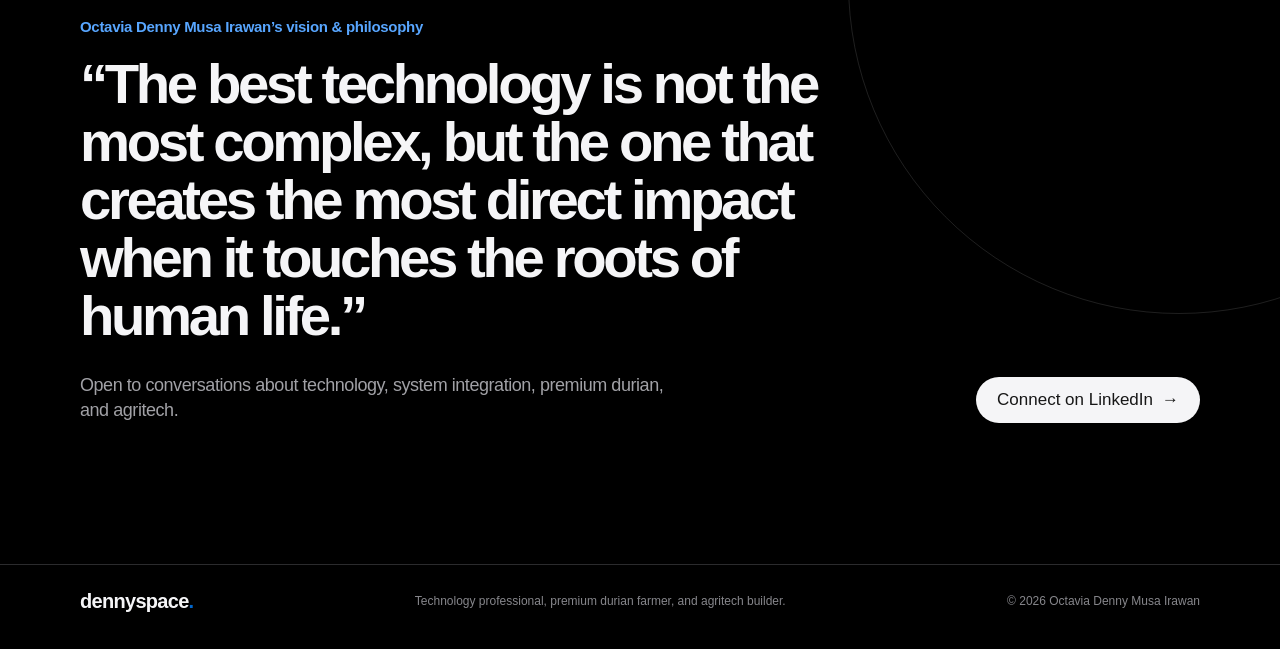
==== commit d5a876cf: "feat: refresh portfolio card presentation" ====
--- a/en/index.html
+++ b/en/index.html
@@ -10,7 +10,7 @@
     <link rel="alternate" hreflang="id" href="https://dennyspace.com/id/" />
     <link rel="alternate" hreflang="en" href="https://dennyspace.com/en/" />
     <link rel="icon" href="/favicon.svg" type="image/svg+xml" />
-    <link rel="stylesheet" href="/assets/styles.css?v=20260913.3" />
+    <link rel="stylesheet" href="/assets/styles.css?v=20260913.4" />
   </head>
   <body>
     <main id="app"></main>
--- a/assets/styles.css
+++ b/assets/styles.css
@@ -52,10 +52,14 @@
 .split-heading { max-width: 900px; }
 .about-copy { margin: 56px 0 0; max-width: 890px; }
 .about-copy p { margin-bottom: 0; }
-.values { border-top: 1px solid var(--line); display: grid; grid-template-columns: repeat(4, 1fr); margin-top: 76px; }
-.value { border-right: 1px solid var(--line); padding: 27px 25px 5px 0; }
-.value + .value { padding-left: 25px; }
-.value:last-child { border-right: 0; }
+.values { display: grid; gap: 18px; grid-template-columns: repeat(4, 1fr); margin-top: 76px; }
+.value { background: #f5f5f7; border-radius: 28px; min-height: 190px; overflow: hidden; padding: 30px; position: relative; }
+.value:nth-child(2) { background: #eaf4ff; }
+.value:nth-child(3) { background: #e9f7f1; }
+.value:nth-child(4) { background: #f3edff; }
+.value::after { border: 1px solid rgba(0,102,204,.16); border-radius: 50%; content: ""; height: 150px; position: absolute; right: -66px; top: -72px; width: 150px; }
+.value:nth-child(3)::after { border-color: rgba(18,92,67,.16); }
+.value:nth-child(4)::after { border-color: rgba(92,57,160,.15); }
 .value strong { color: var(--blue); display: block; font-size: clamp(28px, 3.4vw, 45px); letter-spacing: -.06em; line-height: 1; }
 .value p { color: #515154; font-size: 16px; line-height: 1.4; margin: 14px 0; max-width: 210px; }
 
@@ -63,8 +67,18 @@
 .section-heading > p:not(.eyebrow) { margin: 25px 0 0; max-width: 760px; }
 .competency-grid, .service-grid, .notes-grid { display: grid; gap: 18px; grid-template-columns: repeat(3, 1fr); margin-top: 55px; }
 .competency-card, .service-card, .note-card { border-radius: 28px; padding: 31px; }
-.competency-card { background: #fff; min-height: 290px; }
+.competency-card { background: #fff; min-height: 320px; overflow: hidden; position: relative; }
+.competency-card::after, .service-card::after, .note-card::after { border: 1px solid currentColor; border-radius: 50%; content: ""; height: 220px; opacity: .14; position: absolute; right: -94px; top: -92px; width: 220px; }
+.competency-card:nth-child(1) { background: #111214; color: #f5f5f7; }
+.competency-card:nth-child(1) p { color: #d1d1d6; }
+.competency-card:nth-child(2) { background: #dceeff; color: #15375e; }
+.competency-card:nth-child(3) { background: #c8ece7; color: #123e3b; }
+.competency-card:nth-child(4) { background: #f5eee2; color: #5b3a1b; }
+.competency-card:nth-child(5) { background: #eee9ff; color: #3f3179; }
+.competency-card:nth-child(6) { background: #ffe8df; color: #73321f; }
+.competency-card:nth-child(2) p, .competency-card:nth-child(3) p, .competency-card:nth-child(4) p, .competency-card:nth-child(5) p, .competency-card:nth-child(6) p { color: currentColor; opacity: .78; }
 .competency-card small, .note-card small { color: var(--blue); font-size: 13px; font-weight: 700; letter-spacing: .04em; text-transform: uppercase; }
+.competency-card:nth-child(n+2) small { color: currentColor; }
 .competency-card h3, .service-card h3, .note-card h3 { font-size: clamp(26px, 2.7vw, 36px); letter-spacing: -.05em; line-height: 1.04; margin: 21px 0 0; }
 .competency-card p, .service-card p, .note-card p { color: #515154; font-size: 16px; line-height: 1.48; margin: 19px 0 0; }
 
@@ -96,11 +110,29 @@
 .timeline-content h4 { color: var(--blue); font-size: 15px; font-weight: 600; margin-bottom: 14px; }
 .timeline-content p { color: #515154; font-size: 16px; line-height: 1.45; margin-bottom: 14px; max-width: 700px; }
 
-.service-card { background: #fff; display: flex; flex-direction: column; min-height: 300px; }
+.service-card { background: #fff; display: flex; flex-direction: column; min-height: 340px; overflow: hidden; position: relative; }
+.service-card:nth-child(1) { background: #111214; color: #f5f5f7; }
+.service-card:nth-child(1) p { color: #d1d1d6; }
+.service-card:nth-child(1) strong { color: #69b7ff; }
+.service-card:nth-child(2) { background: #dceeff; color: #15375e; }
+.service-card:nth-child(2) p, .service-card:nth-child(3) p { color: currentColor; opacity: .76; }
+.service-card:nth-child(2) strong { color: #15375e; }
+.service-card:nth-child(3) { background: #f5eee2; color: #5b3a1b; }
+.service-card:nth-child(3) strong { color: #9d5415; }
 .service-card h3 { margin-top: 0; }
 .service-card strong { color: var(--blue); font-size: 16px; margin-top: auto; padding-top: 24px; }
 .notes { background: #fff; }
-.note-card { background: var(--surface); display: flex; flex-direction: column; min-height: 240px; }
+.notes-grid { grid-template-columns: 1.15fr .925fr .925fr; }
+.note-card { background: var(--surface); display: flex; flex-direction: column; min-height: 285px; overflow: hidden; position: relative; }
+.note-card:nth-child(1) { background: #111214; color: #f5f5f7; }
+.note-card:nth-child(1) p, .note-card:nth-child(1) span { color: #d1d1d6; }
+.note-card:nth-child(1) small { color: #69b7ff; }
+.note-card:nth-child(2) { background: #e9f7f1; color: #123e3b; }
+.note-card:nth-child(2) p, .note-card:nth-child(2) span { color: currentColor; opacity: .76; }
+.note-card:nth-child(2) small { color: #24735b; }
+.note-card:nth-child(3) { background: #f3edff; color: #3f3179; }
+.note-card:nth-child(3) p, .note-card:nth-child(3) span { color: currentColor; opacity: .76; }
+.note-card:nth-child(3) small { color: #624ab4; }
 .note-card h3 { margin-top: 17px; }
 .note-card span { color: var(--muted); font-size: 14px; margin-top: auto; padding-top: 20px; }
 
@@ -121,6 +153,8 @@
 .reveal.visible { opacity: 1; transform: translateY(0); }
 
 @media (max-width: 720px) {
+  h2 { font-size: clamp(36px, 10.5vw, 48px); overflow-wrap: anywhere; }
+  .about h2 { max-width: 100%; }
   .site-header { padding-inline: 20px; }
   .menu-toggle { display: block; }
   nav { background: rgba(255,255,255,.98); border-bottom: 1px solid var(--line); display: none; left: 0; padding: 20px; position: absolute; right: 0; top: 52px; }
@@ -135,8 +169,7 @@
   .hero .lede { font-size: 20px; max-width: 335px; }
   .hero-orbit { height: 115vw; opacity: .77; right: -55vw; top: 21%; width: 115vw; }
   .values { grid-template-columns: 1fr; margin-top: 48px; }
-  .value, .value + .value { border-bottom: 1px solid var(--line); border-right: 0; padding: 22px 0; }
-  .value:last-child { border-bottom: 0; }
+  .value, .value + .value { min-height: 0; padding: 26px; }
   .competency-grid, .service-grid, .notes-grid, .scale-grid { grid-template-columns: 1fr; margin-top: 38px; }
   .competency-card, .service-card, .note-card { min-height: 0; padding: 28px; }
   .scale { padding-inline: 22px; }
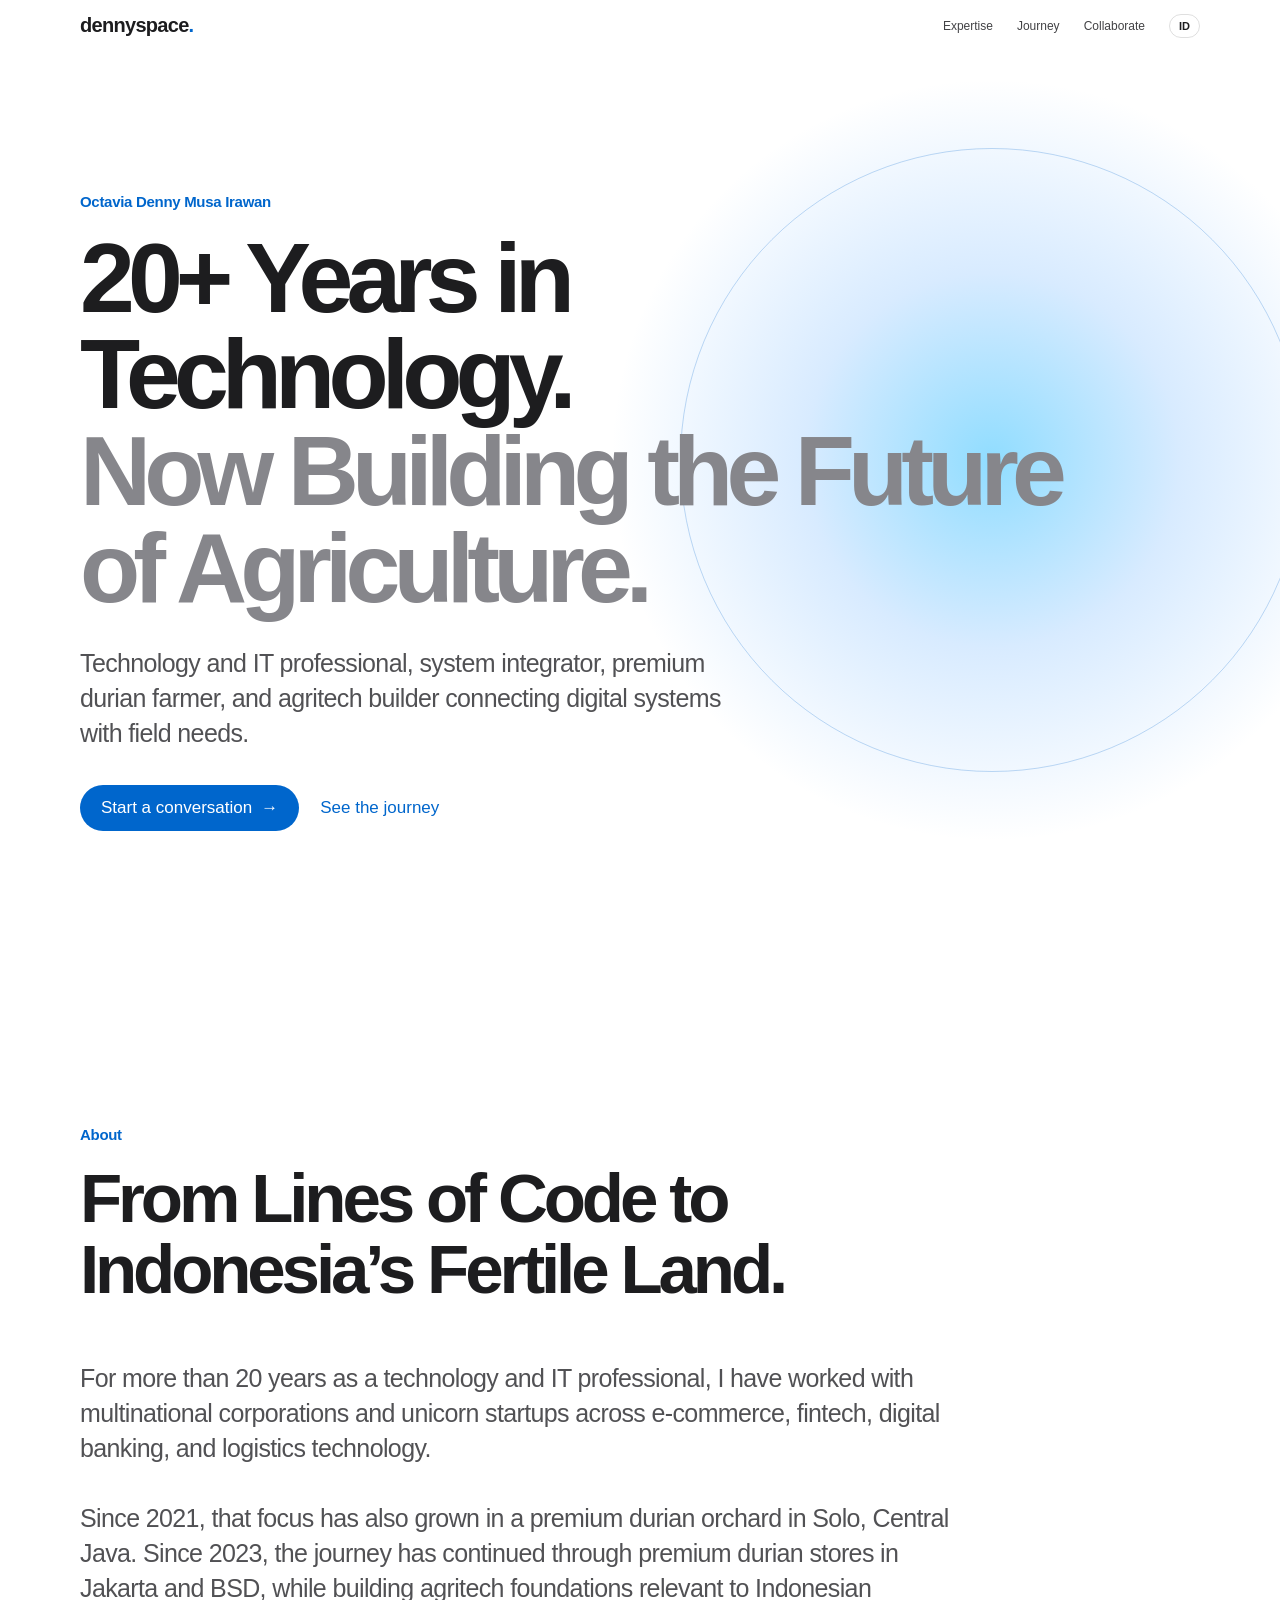
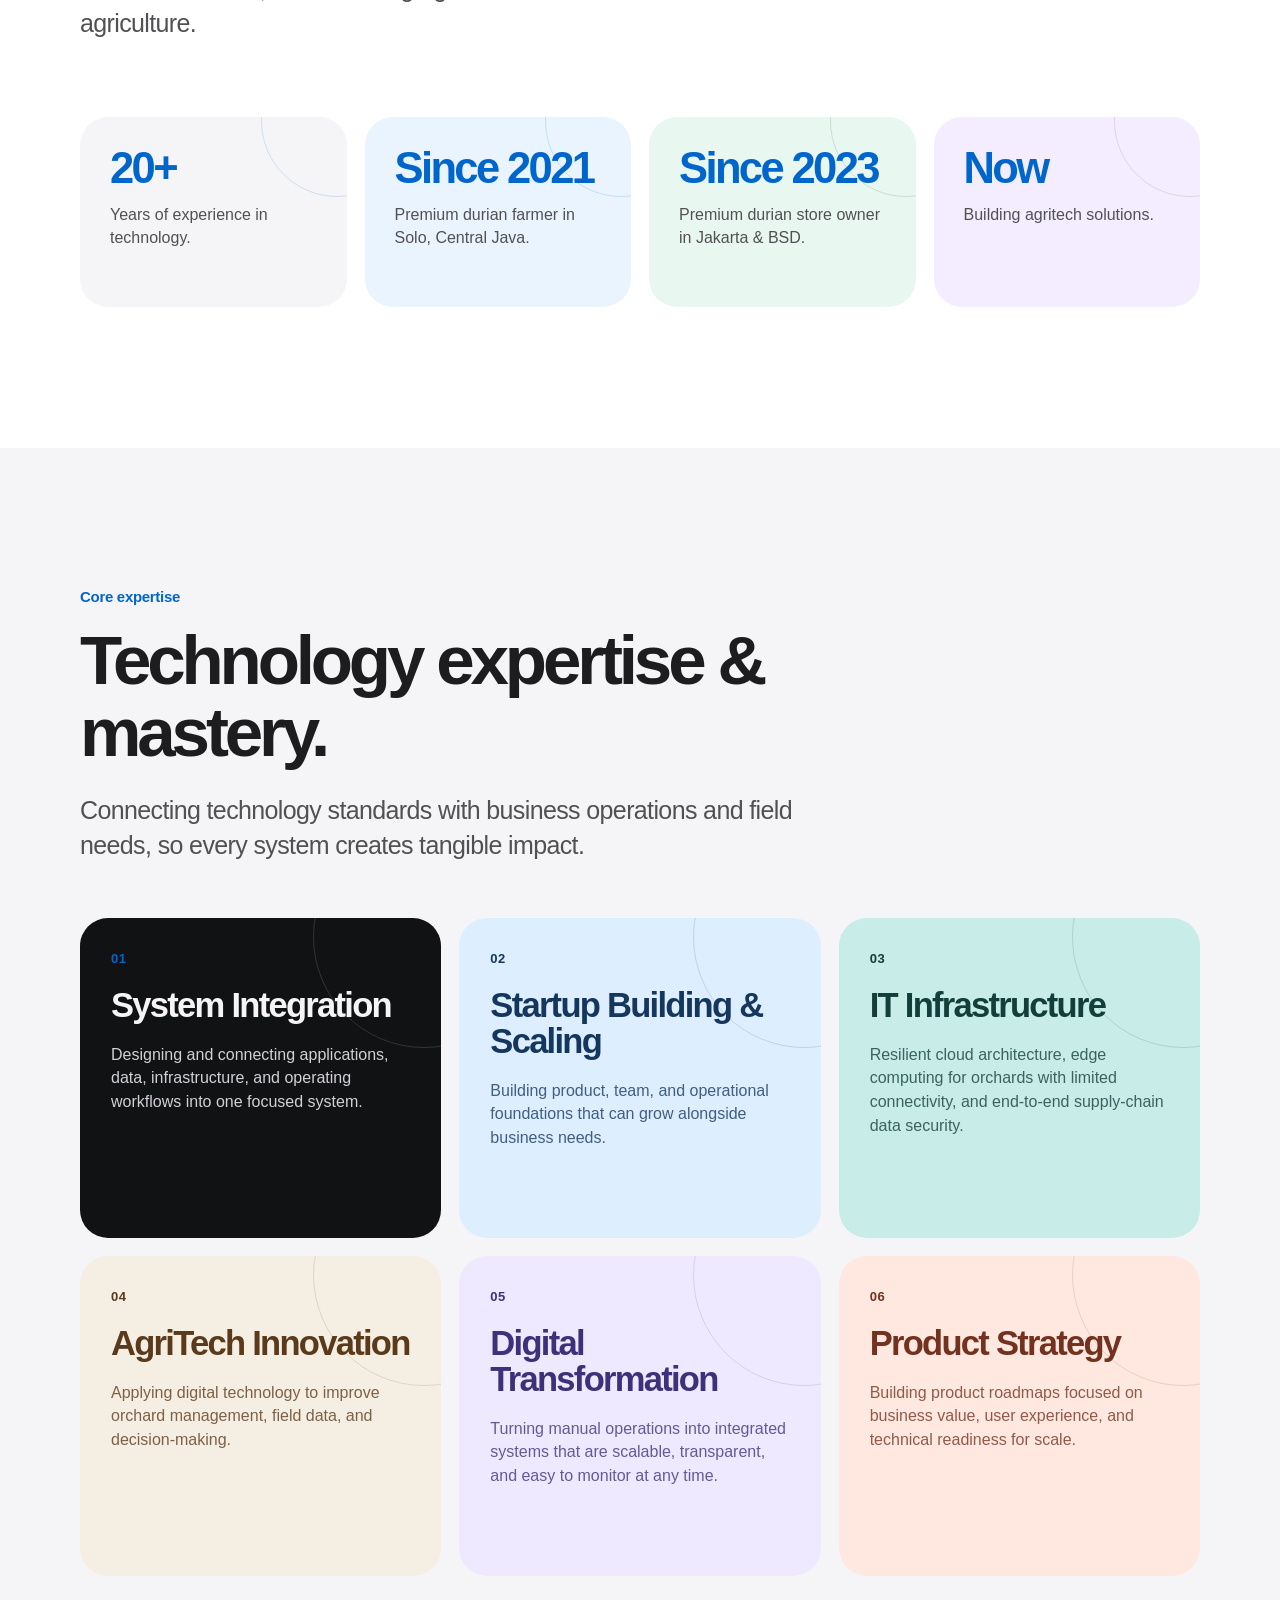
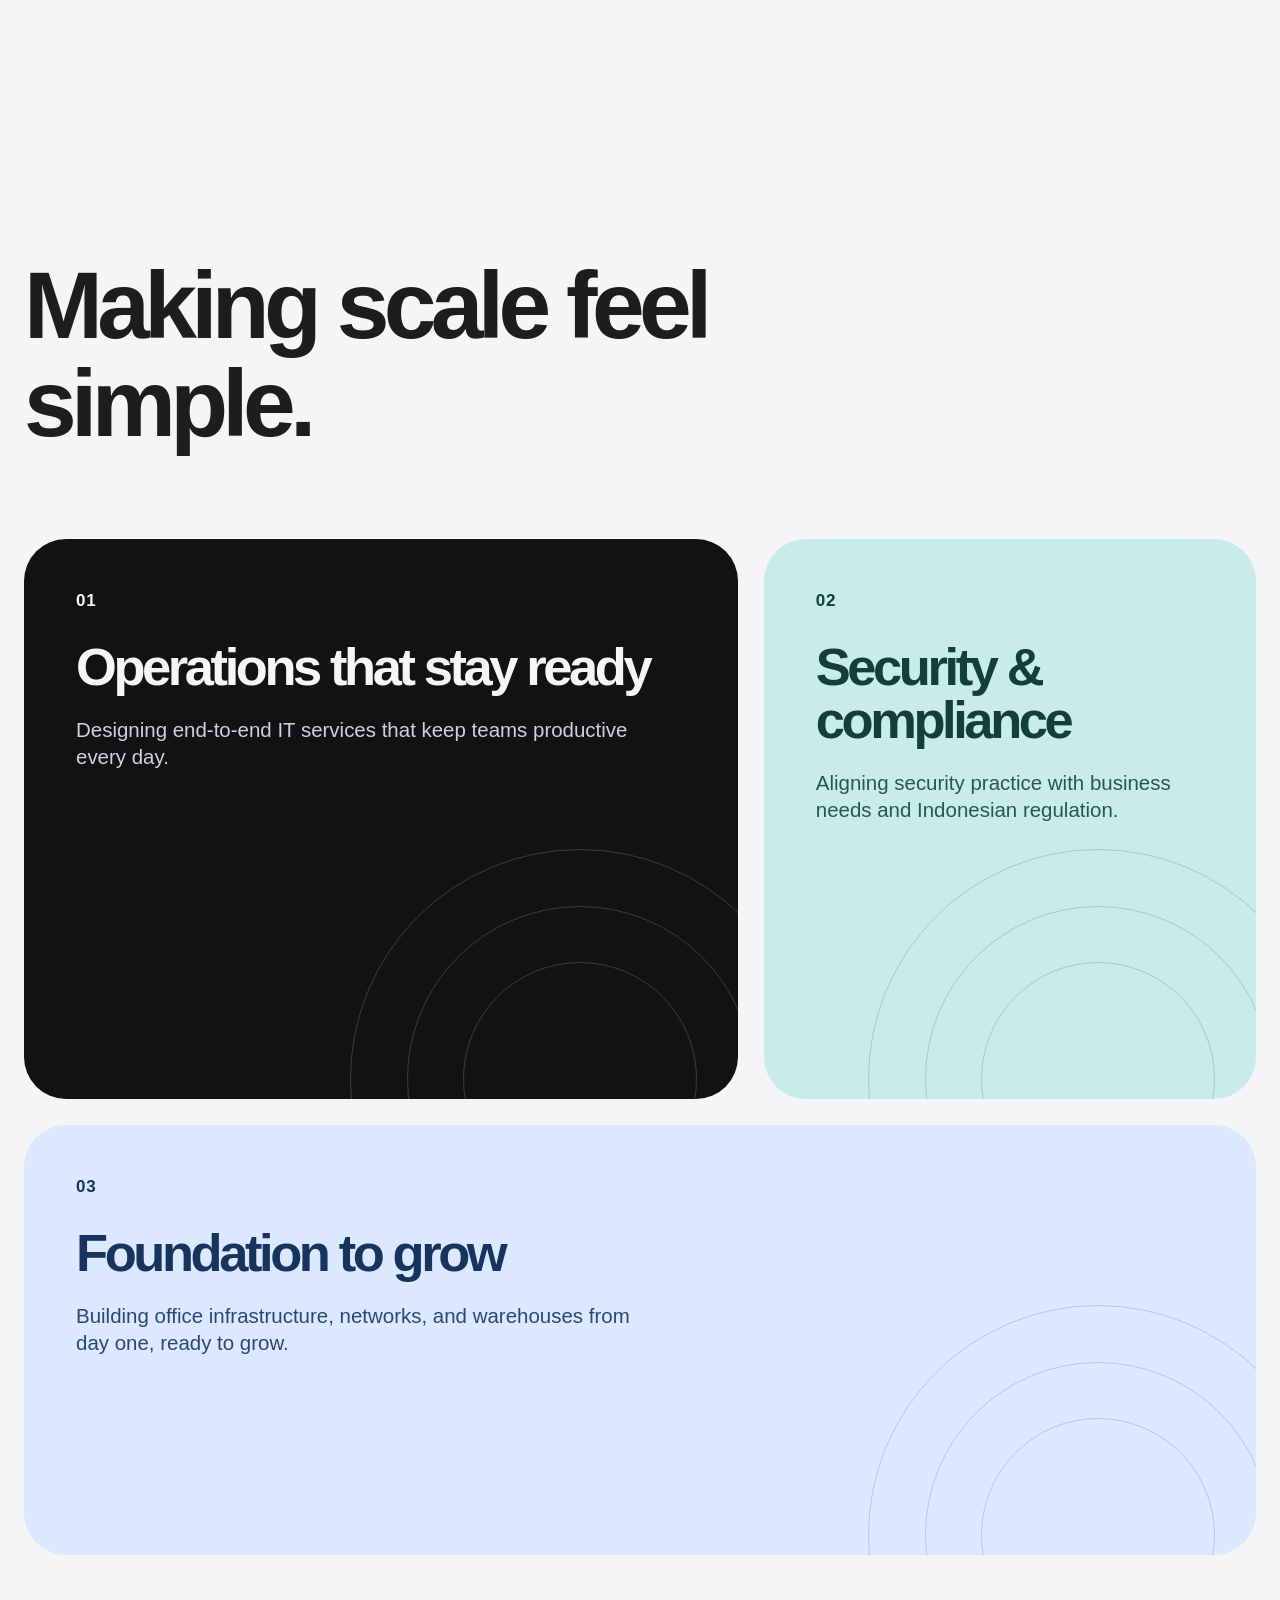
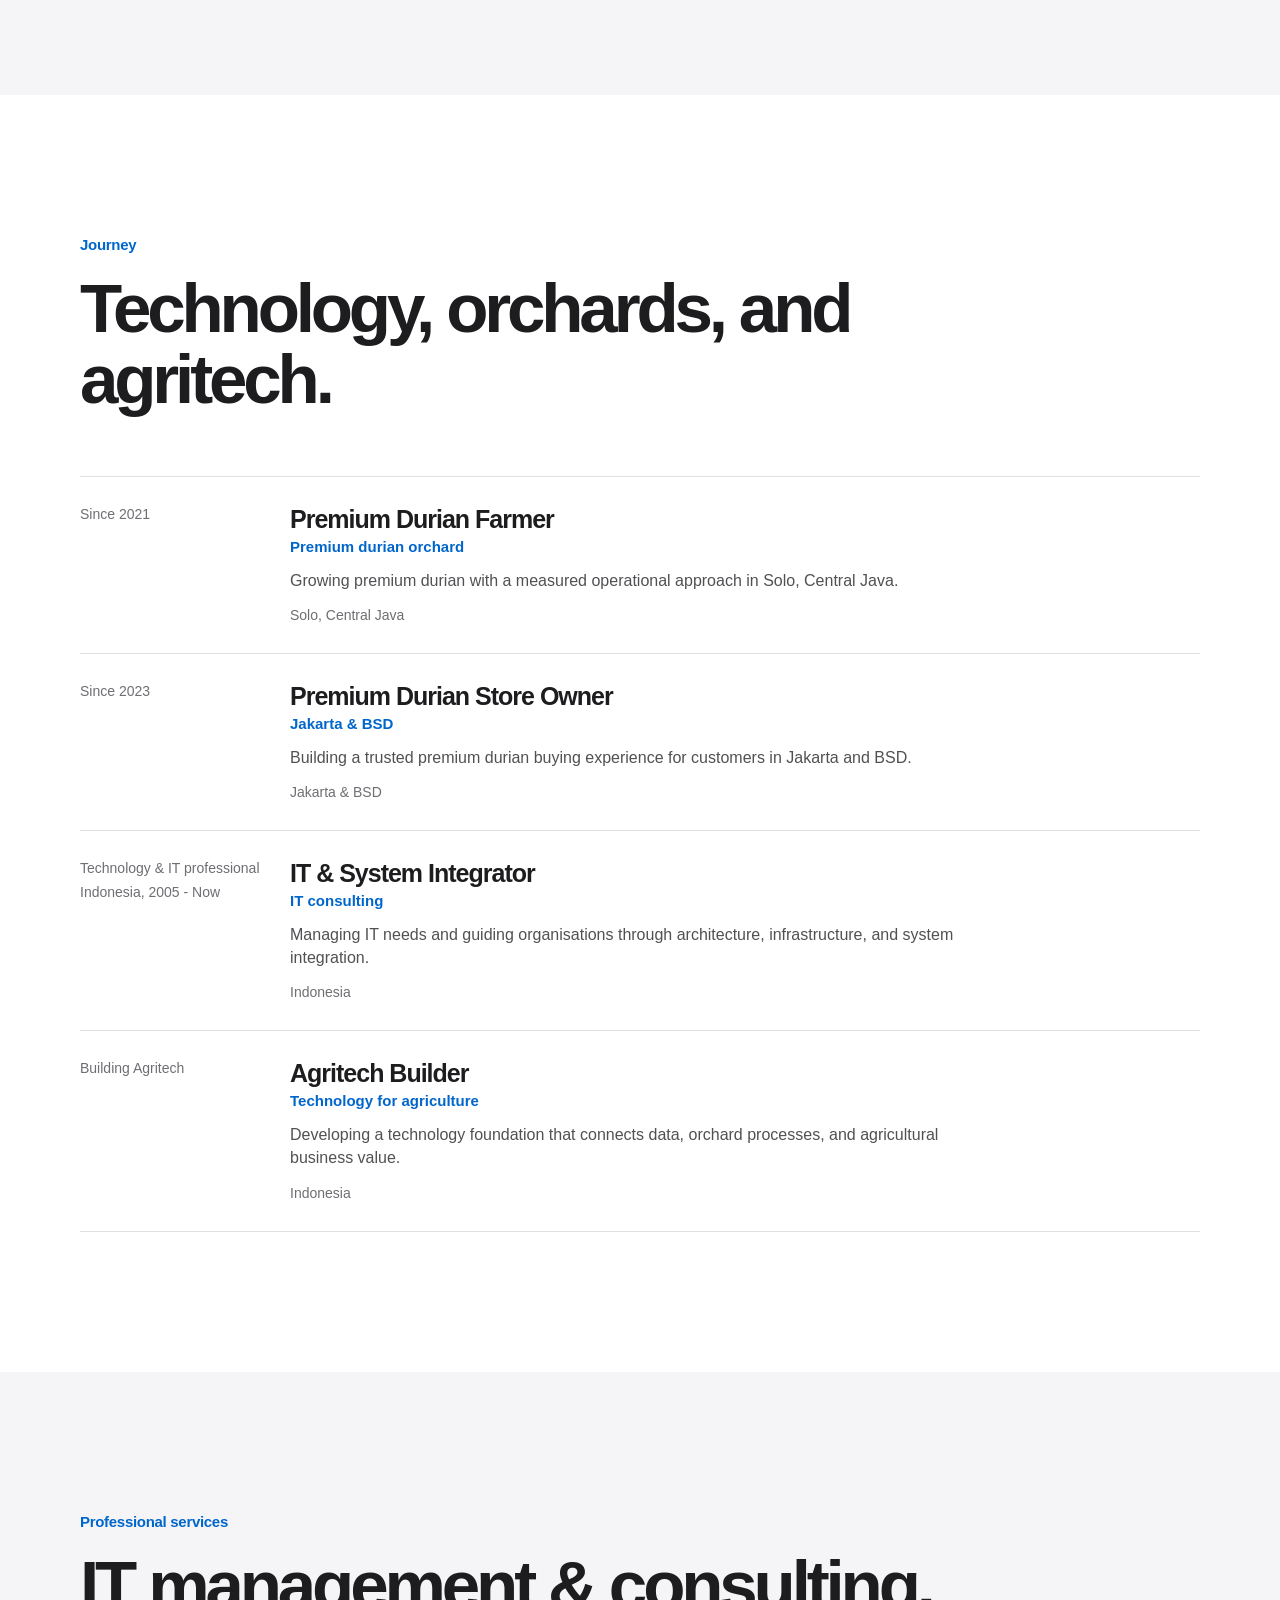
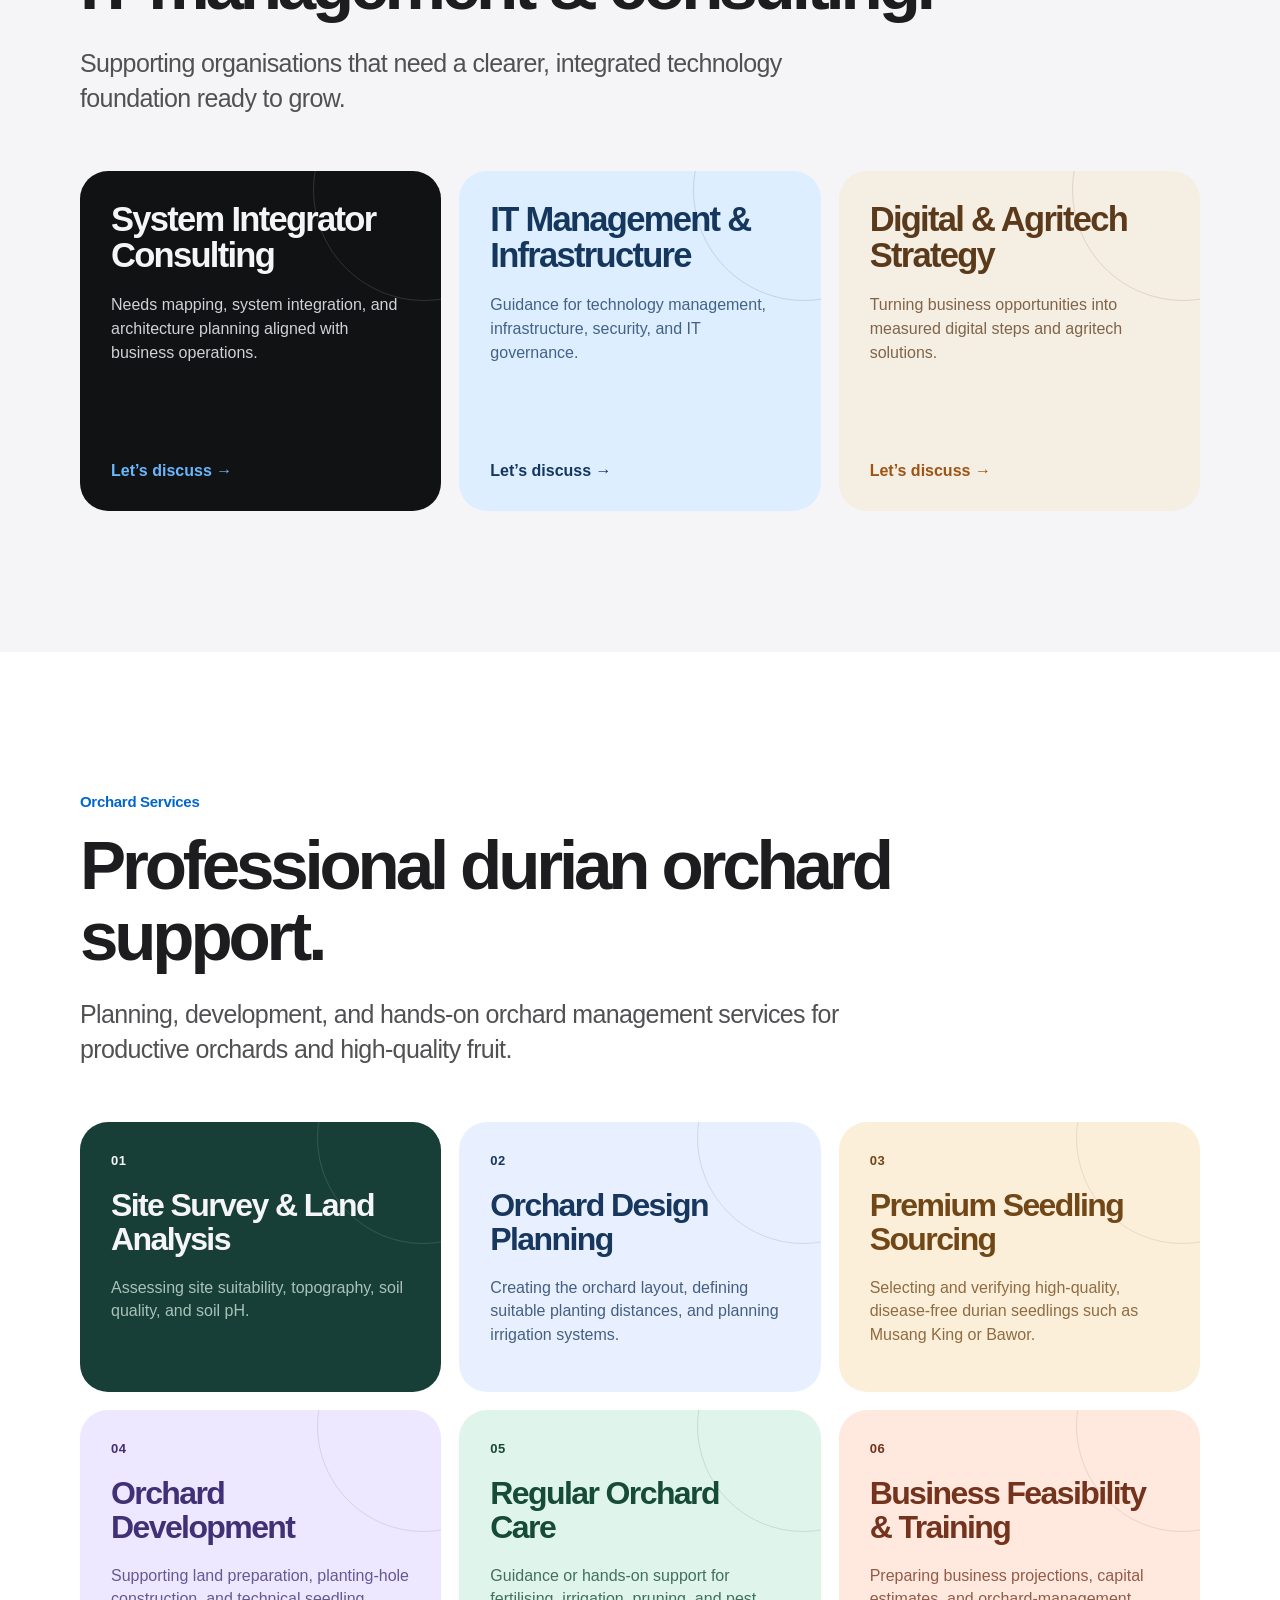
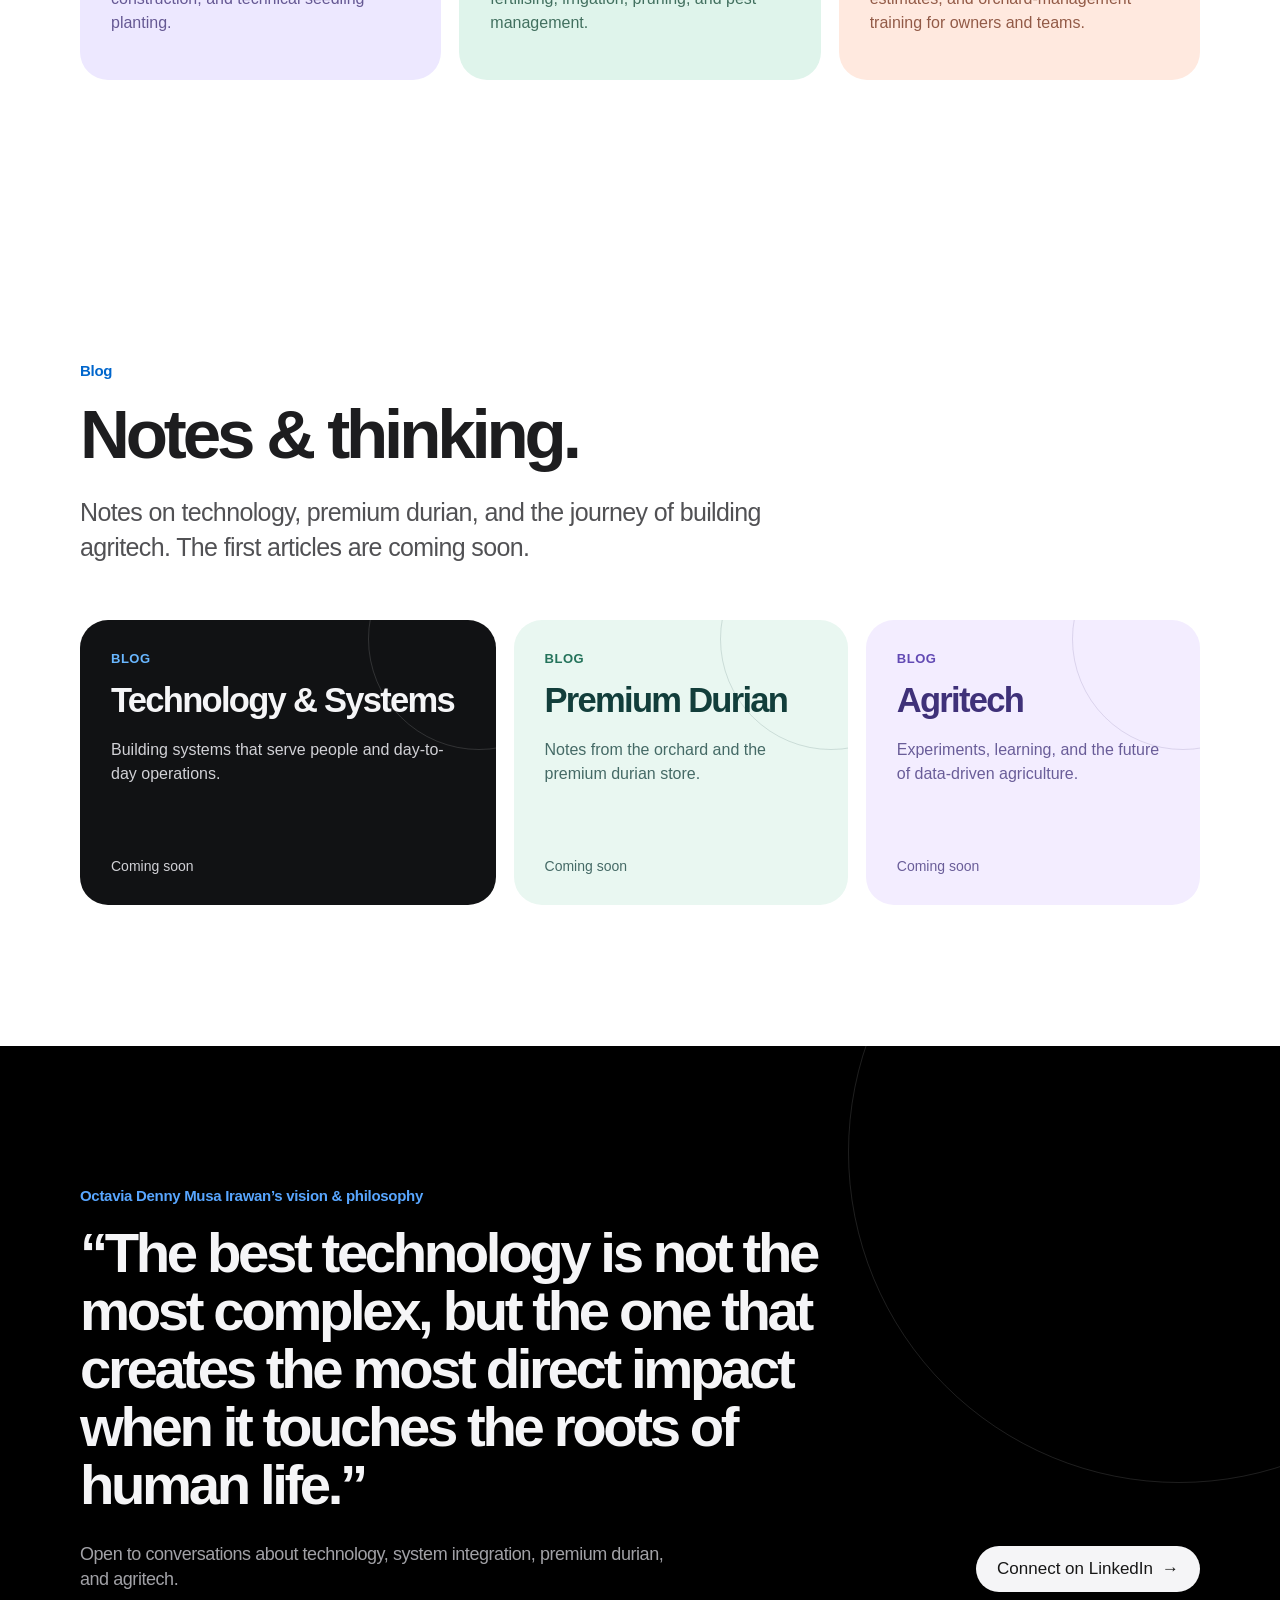
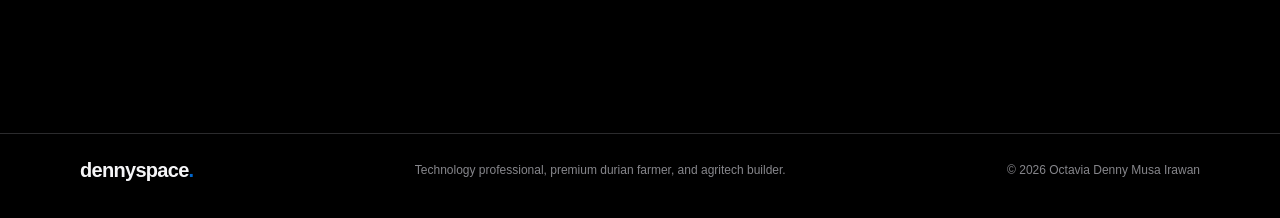
==== commit 990008a8: "feat: add durian orchard support services" ====
--- a/en/index.html
+++ b/en/index.html
@@ -10,10 +10,10 @@
     <link rel="alternate" hreflang="id" href="https://dennyspace.com/id/" />
     <link rel="alternate" hreflang="en" href="https://dennyspace.com/en/" />
     <link rel="icon" href="/favicon.svg" type="image/svg+xml" />
-    <link rel="stylesheet" href="/assets/styles.css?v=20260913.4" />
+    <link rel="stylesheet" href="/assets/styles.css?v=20260913.5" />
   </head>
   <body>
     <main id="app"></main>
-    <script src="/assets/app.js?v=20260913.6"></script>
+    <script src="/assets/app.js?v=20260913.7"></script>
   </body>
 </html>
--- a/assets/styles.css
+++ b/assets/styles.css
@@ -121,6 +121,22 @@
 .service-card:nth-child(3) strong { color: #9d5415; }
 .service-card h3 { margin-top: 0; }
 .service-card strong { color: var(--blue); font-size: 16px; margin-top: auto; padding-top: 24px; }
+
+.orchard { background: #fff; }
+.orchard-grid { display: grid; gap: 18px; grid-template-columns: repeat(3, 1fr); margin-top: 55px; }
+.orchard-card { background: #f5f5f7; border-radius: 28px; min-height: 270px; overflow: hidden; padding: 31px; position: relative; }
+.orchard-card::after { border: 1px solid currentColor; border-radius: 50%; content: ""; height: 210px; opacity: .13; position: absolute; right: -88px; top: -90px; width: 210px; }
+.orchard-card:nth-child(1) { background: #183f37; color: #f5f5f7; }
+.orchard-card:nth-child(1) p { color: #d1e7df; }
+.orchard-card:nth-child(2) { background: #e8f0ff; color: #17375e; }
+.orchard-card:nth-child(3) { background: #fbefd9; color: #714718; }
+.orchard-card:nth-child(4) { background: #ede8ff; color: #403176; }
+.orchard-card:nth-child(5) { background: #dff4eb; color: #164b38; }
+.orchard-card:nth-child(6) { background: #ffe9df; color: #74331d; }
+.orchard-card small { color: currentColor; display: block; font-size: 13px; font-weight: 700; letter-spacing: .04em; }
+.orchard-card h3 { font-size: clamp(25px, 2.5vw, 34px); letter-spacing: -.05em; line-height: 1.05; margin: 21px 0 0; position: relative; z-index: 1; }
+.orchard-card p { color: currentColor; font-size: 16px; line-height: 1.48; margin: 19px 0 0; opacity: .78; position: relative; z-index: 1; }
+
 .notes { background: #fff; }
 .notes-grid { grid-template-columns: 1.15fr .925fr .925fr; }
 .note-card { background: var(--surface); display: flex; flex-direction: column; min-height: 285px; overflow: hidden; position: relative; }
@@ -170,8 +186,8 @@
   .hero-orbit { height: 115vw; opacity: .77; right: -55vw; top: 21%; width: 115vw; }
   .values { grid-template-columns: 1fr; margin-top: 48px; }
   .value, .value + .value { min-height: 0; padding: 26px; }
-  .competency-grid, .service-grid, .notes-grid, .scale-grid { grid-template-columns: 1fr; margin-top: 38px; }
-  .competency-card, .service-card, .note-card { min-height: 0; padding: 28px; }
+  .competency-grid, .service-grid, .orchard-grid, .notes-grid, .scale-grid { grid-template-columns: 1fr; margin-top: 38px; }
+  .competency-card, .service-card, .orchard-card, .note-card { min-height: 0; padding: 28px; }
   .scale { padding-inline: 22px; }
   .scale-grid { gap: 18px; margin-top: 45px; }
   .scale-card, .scale-card:nth-child(3) { border-radius: 28px; grid-column: auto; min-height: 330px; padding: 28px; }
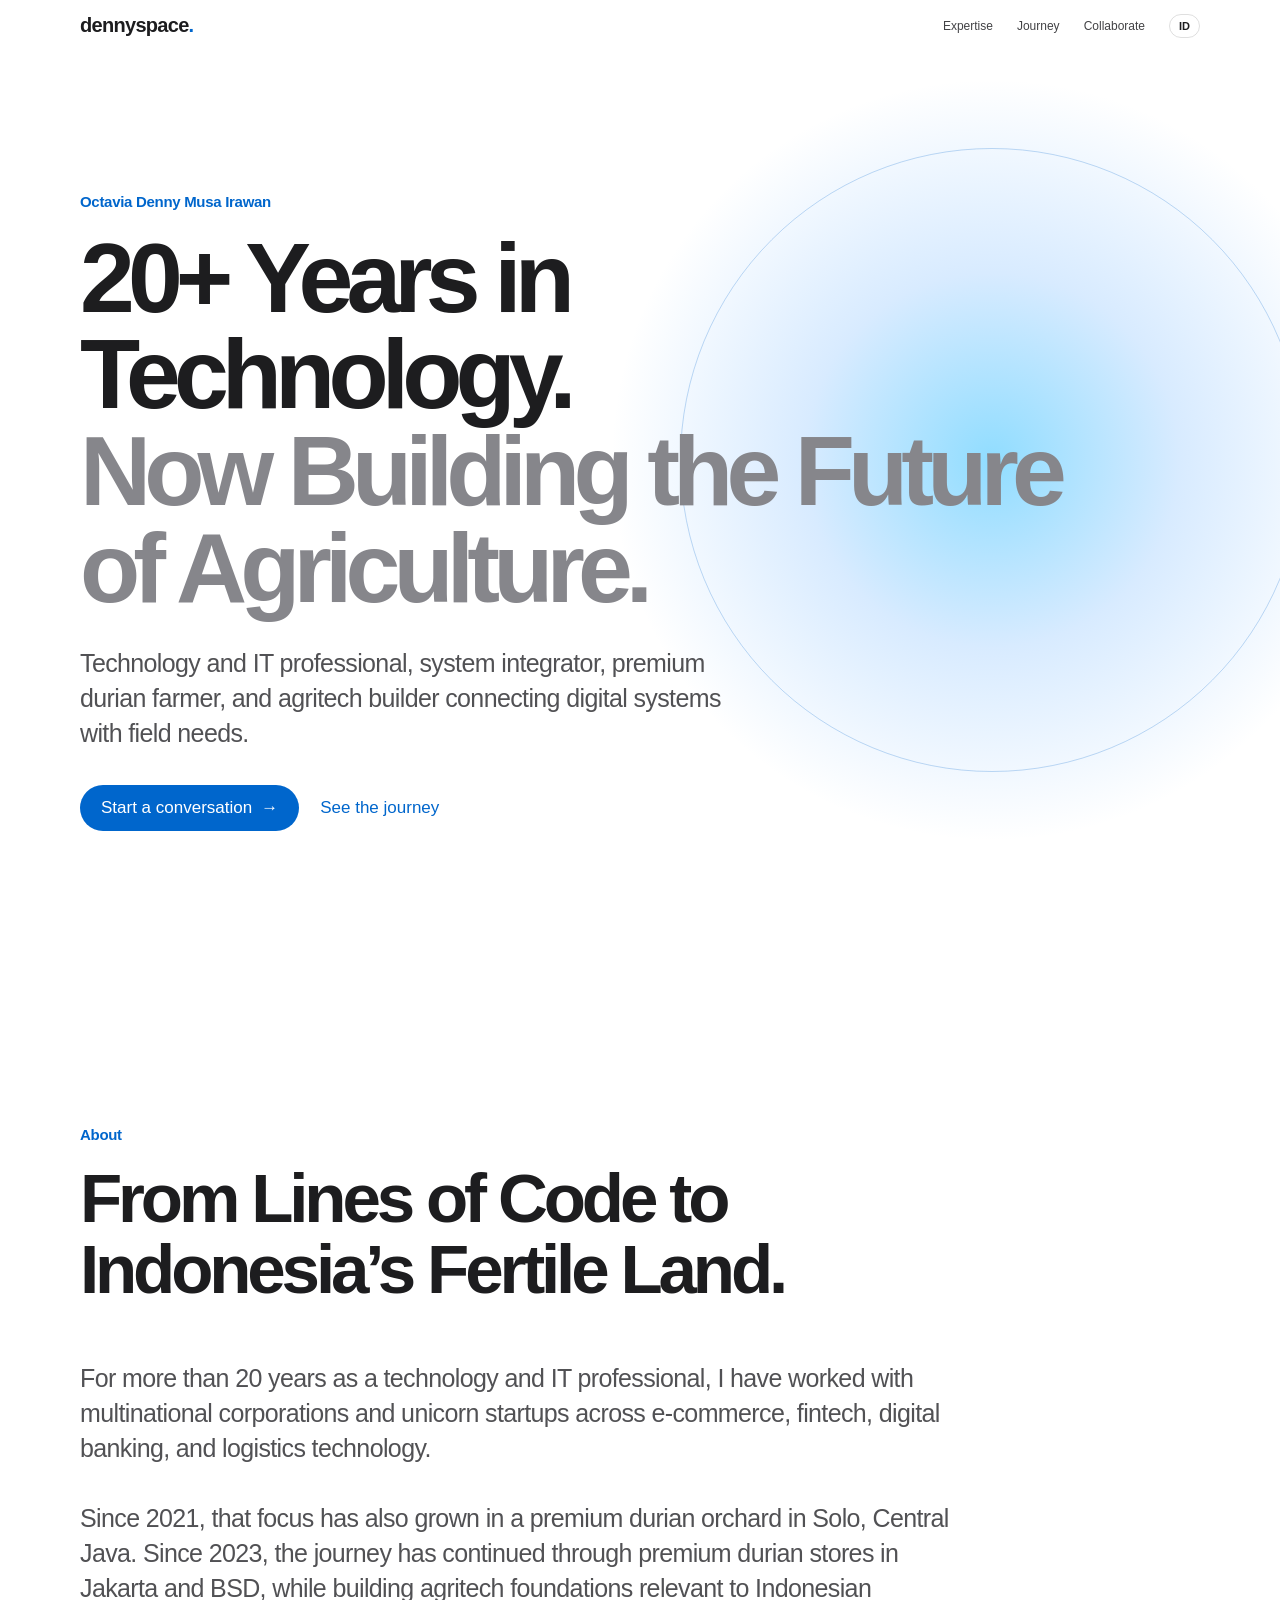
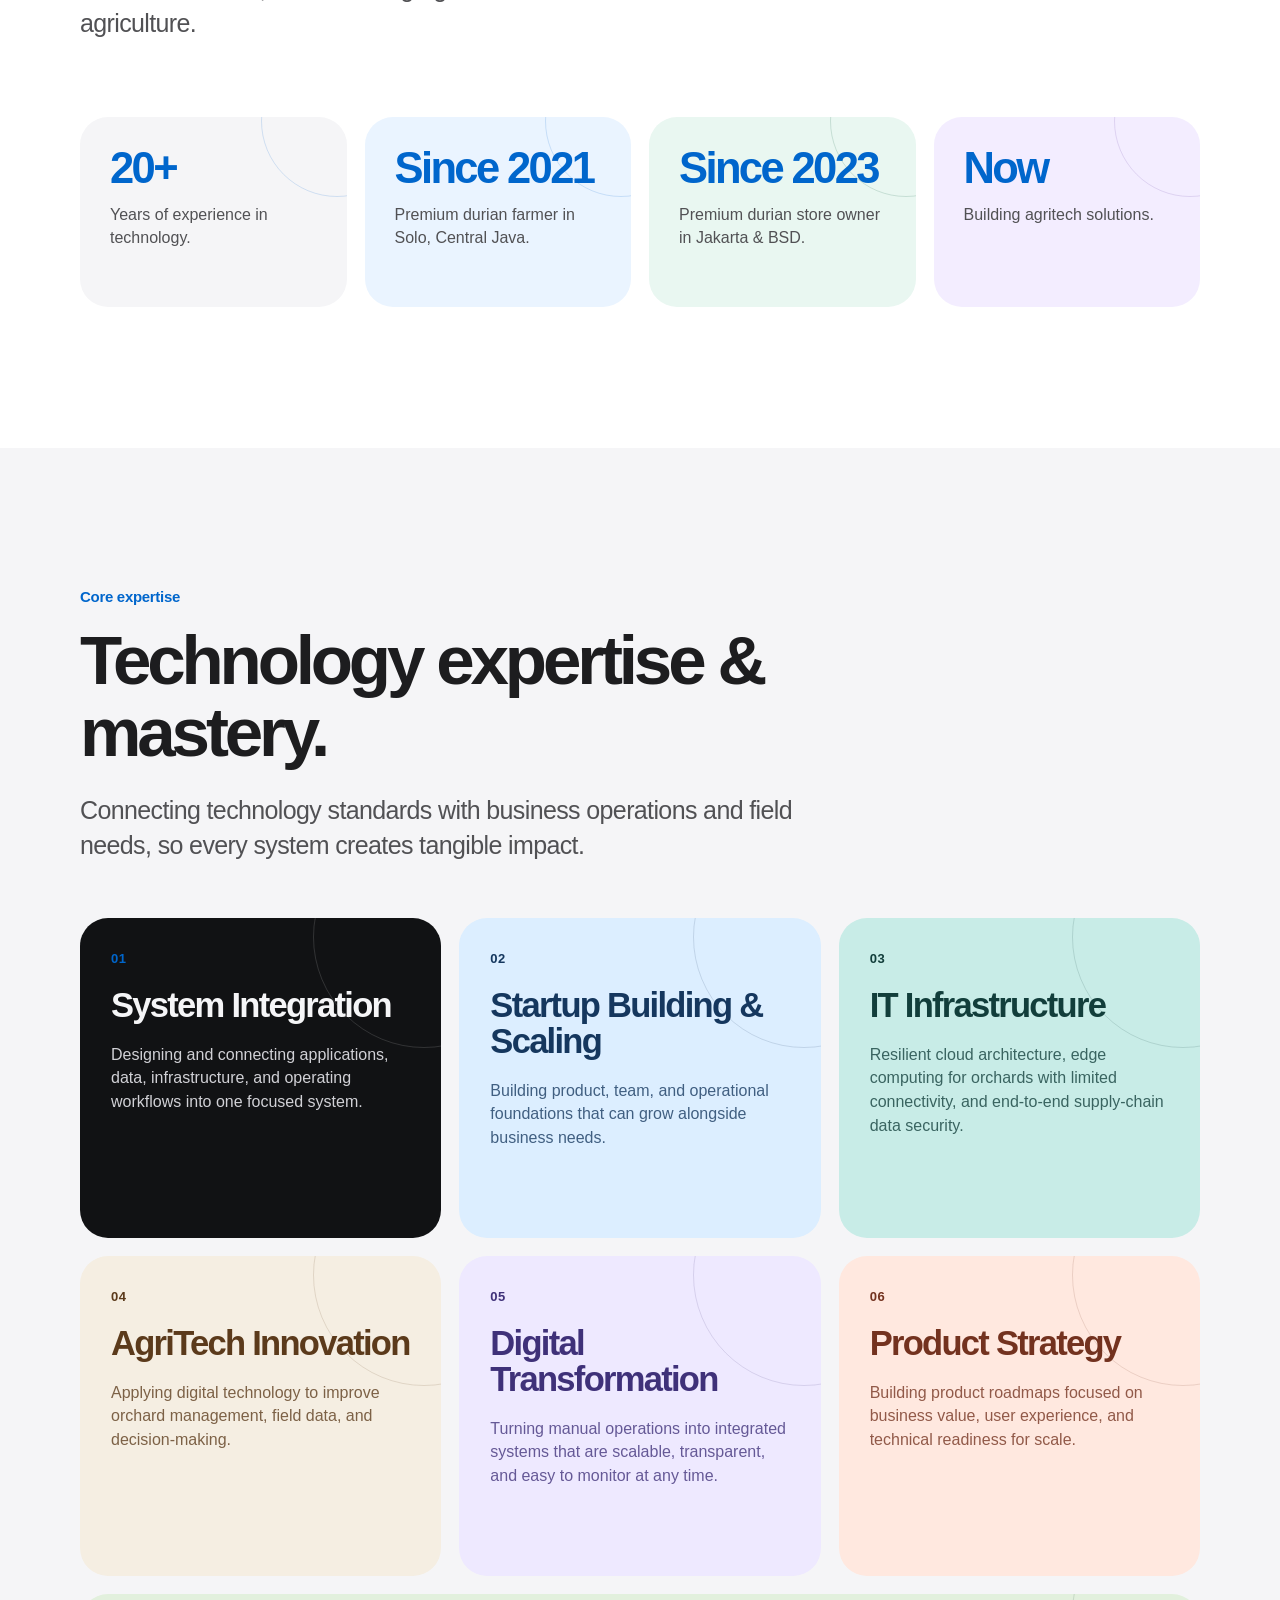
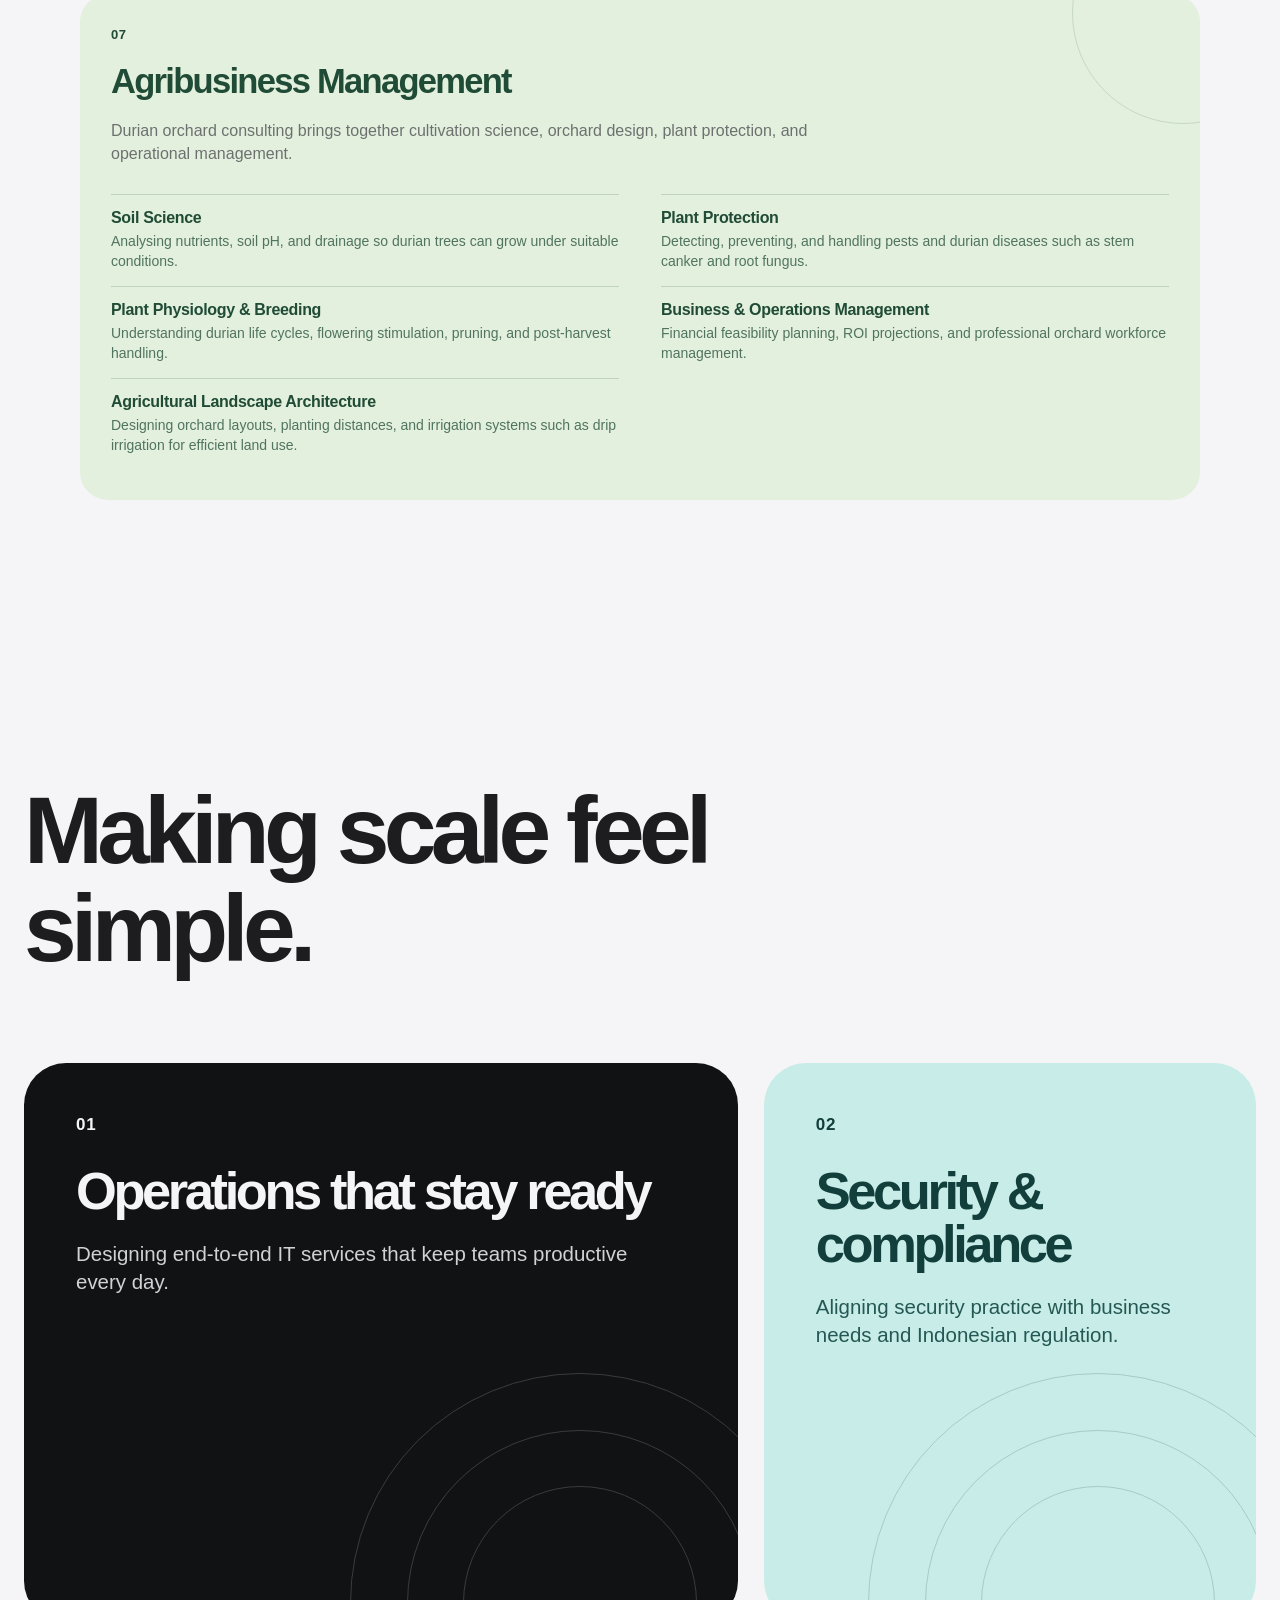
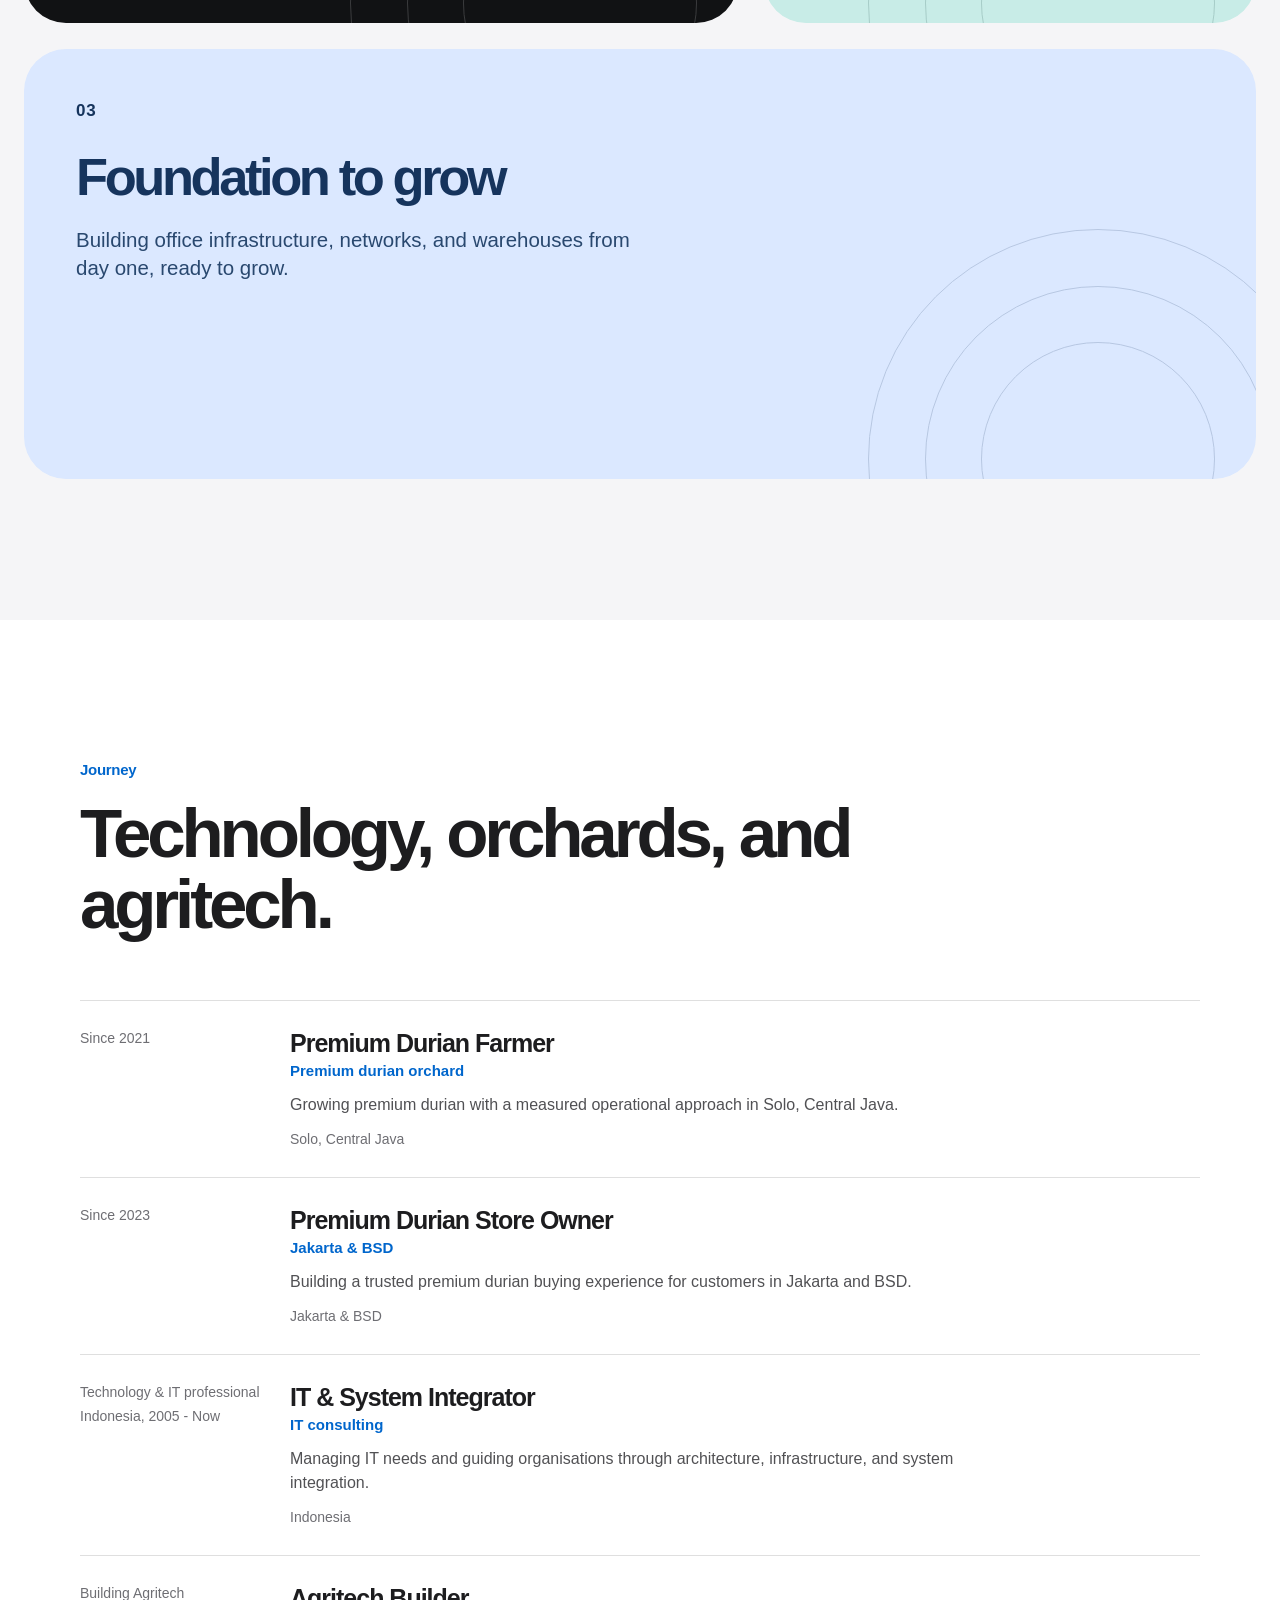
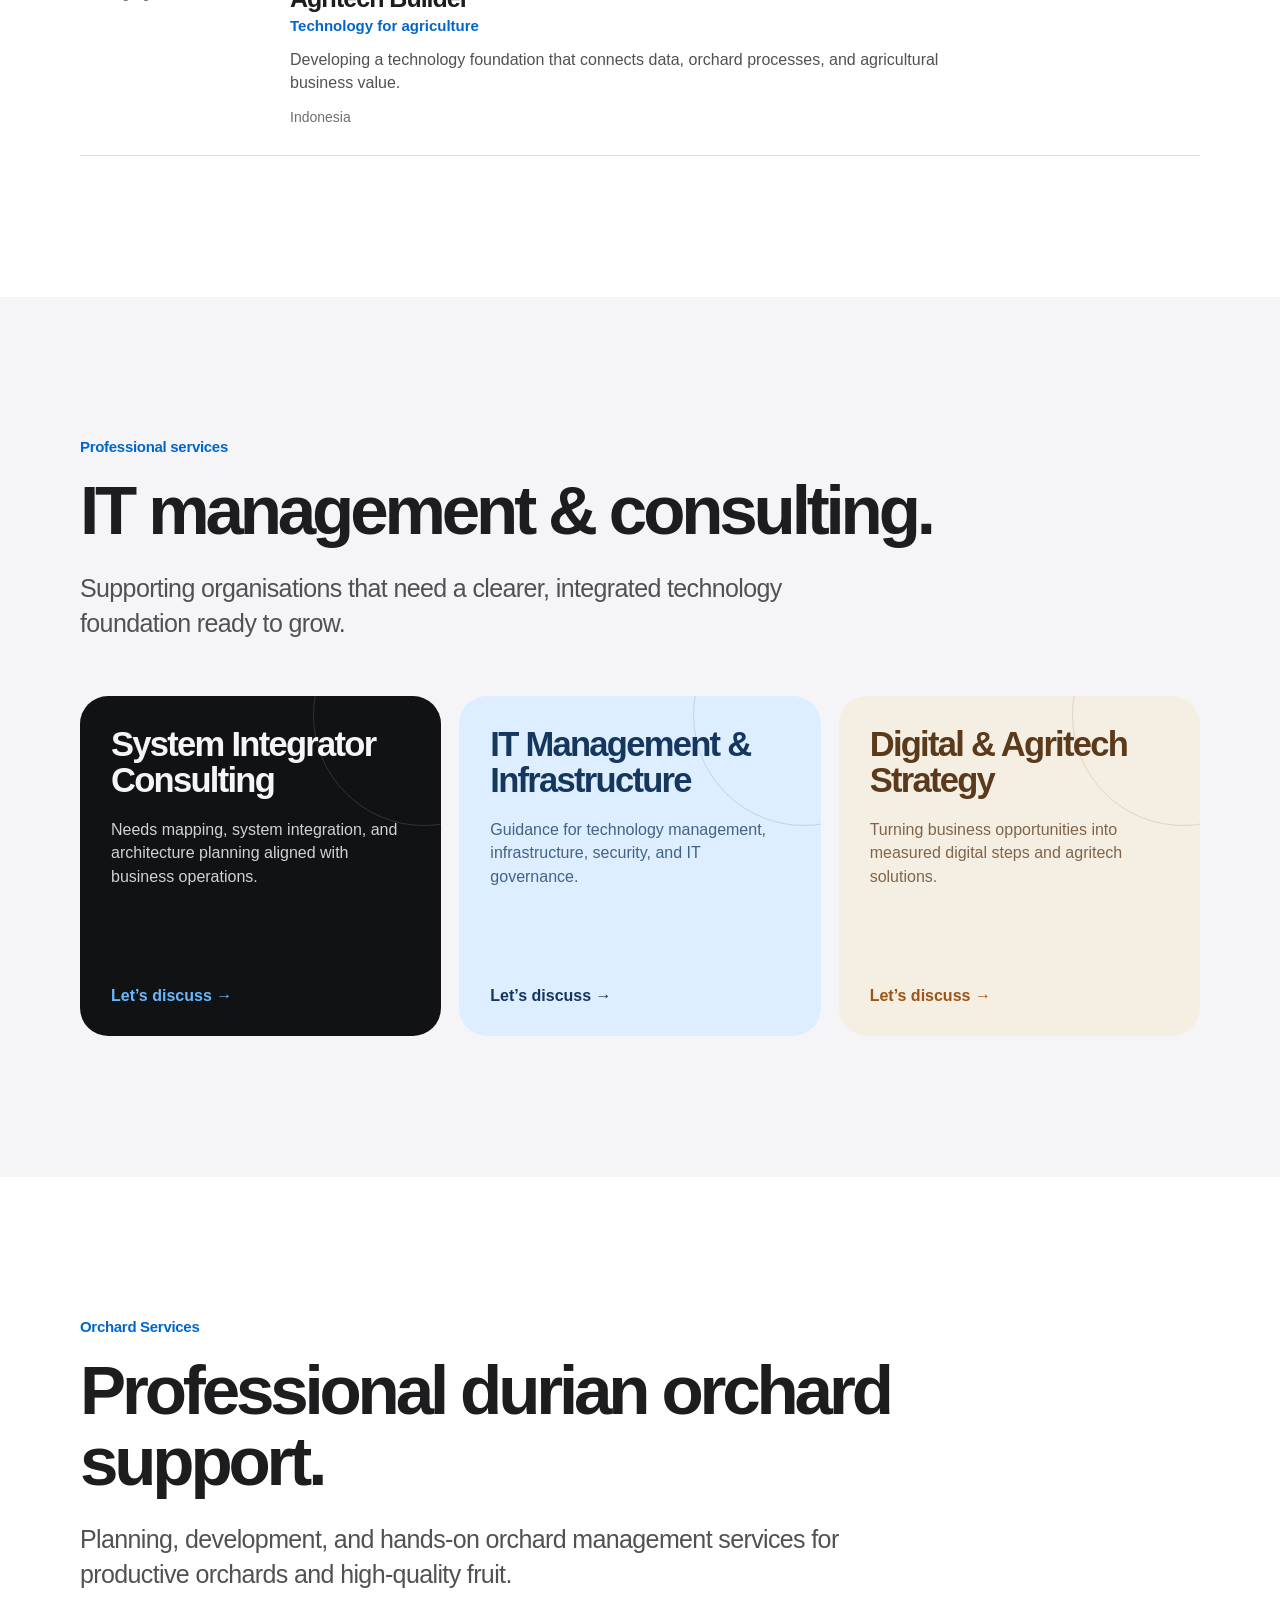
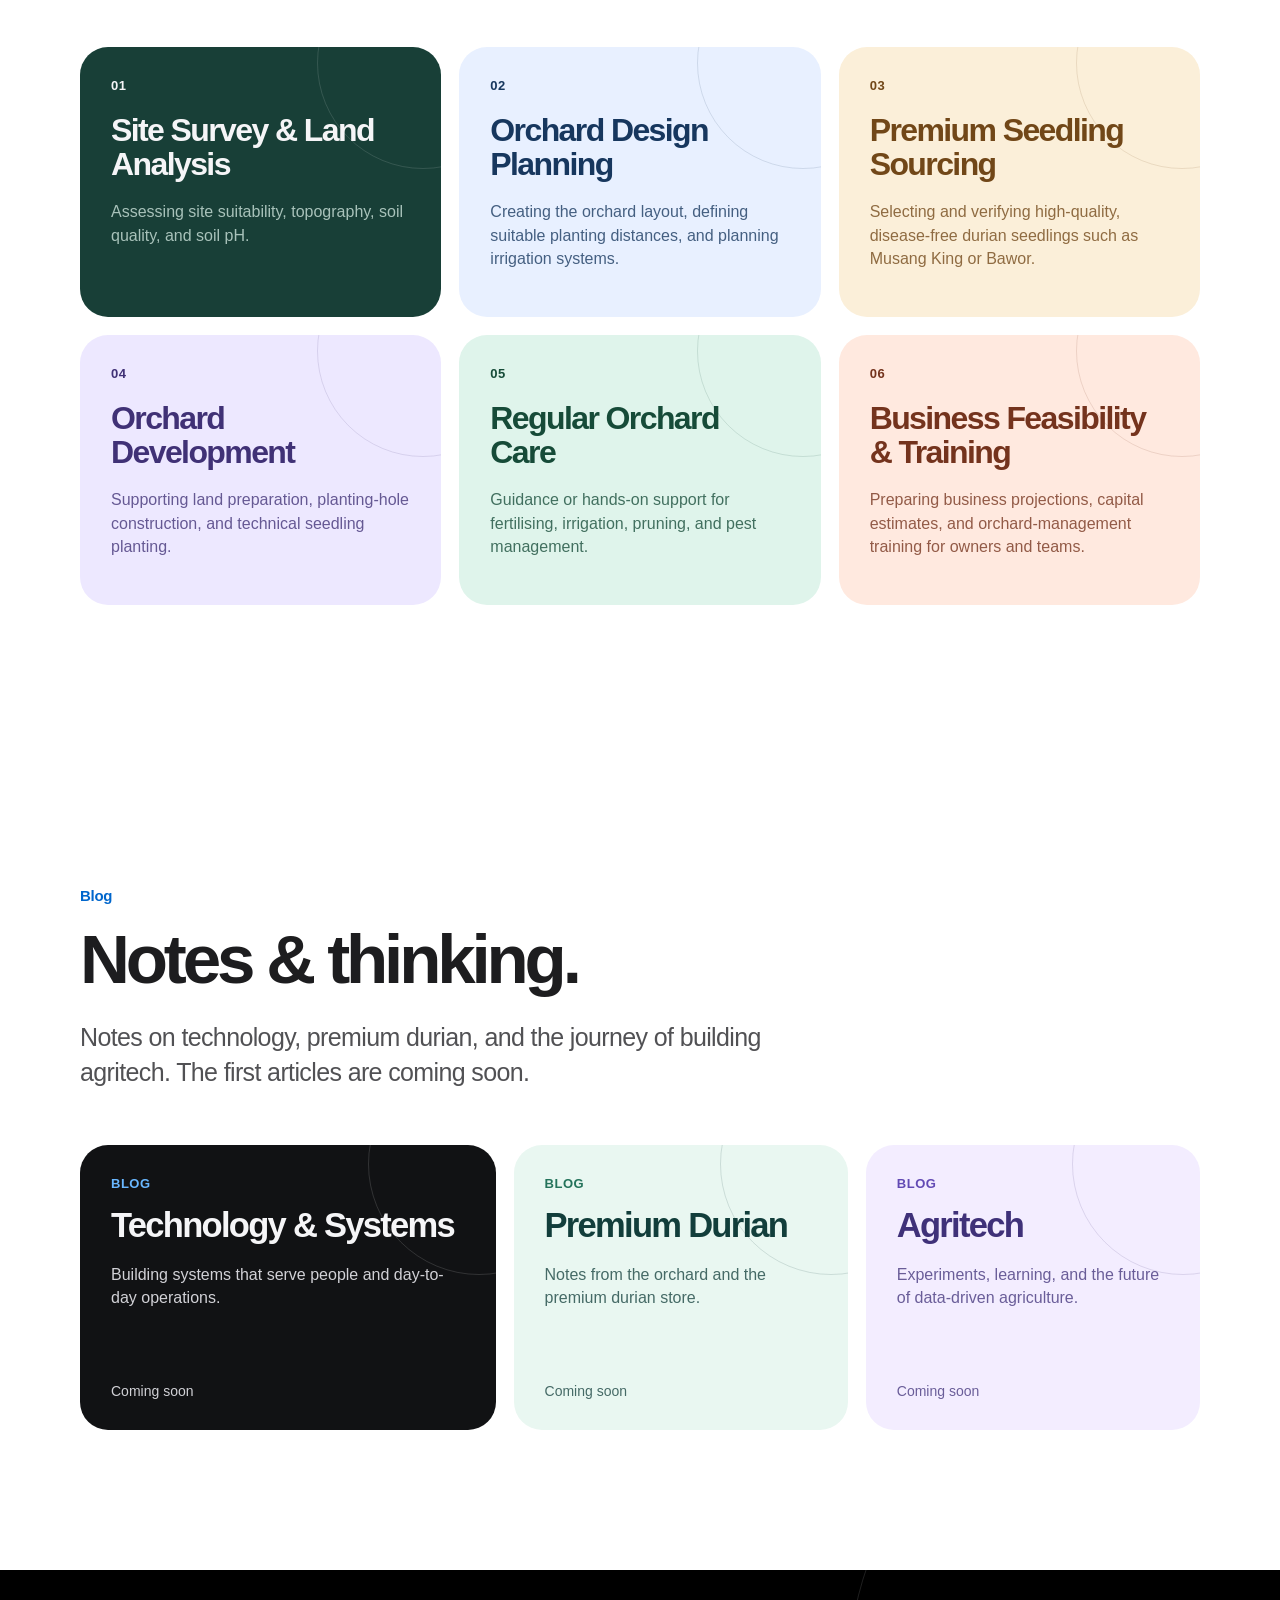
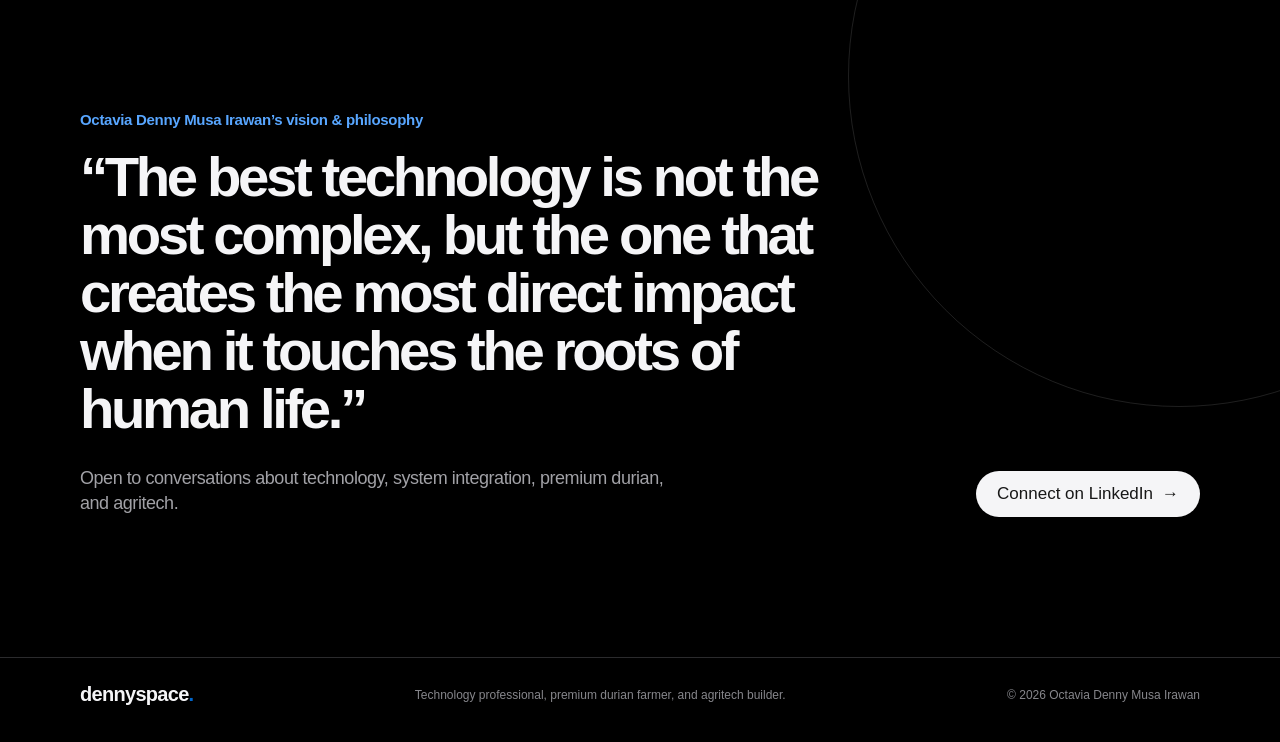
==== commit 3d56f058: "feat: add agribusiness competency card" ====
--- a/en/index.html
+++ b/en/index.html
@@ -14,6 +14,6 @@
   </head>
   <body>
     <main id="app"></main>
-    <script src="/assets/app.js?v=20260913.7"></script>
+    <script src="/assets/app.js?v=20260913.8"></script>
   </body>
 </html>
--- a/assets/styles.css
+++ b/assets/styles.css
@@ -77,6 +77,13 @@
 .competency-card:nth-child(5) { background: #eee9ff; color: #3f3179; }
 .competency-card:nth-child(6) { background: #ffe8df; color: #73321f; }
 .competency-card:nth-child(2) p, .competency-card:nth-child(3) p, .competency-card:nth-child(4) p, .competency-card:nth-child(5) p, .competency-card:nth-child(6) p { color: currentColor; opacity: .78; }
+.agribusiness-card { background: #e2f0dd; color: #204b36; grid-column: 1 / -1; min-height: 410px; }
+.agribusiness-card p { color: currentColor; max-width: 730px; opacity: .8; }
+.competency-details { column-count: 2; column-gap: 42px; list-style: none; margin: 28px 0 0; padding: 0; position: relative; z-index: 1; }
+.competency-details li { break-inside: avoid; border-top: 1px solid rgba(32,75,54,.18); padding: 14px 0; }
+.competency-details strong, .competency-details span { display: block; }
+.competency-details strong { font-size: 16px; letter-spacing: -.02em; }
+.competency-details span { font-size: 14px; line-height: 1.42; margin-top: 5px; opacity: .75; }
 .competency-card small, .note-card small { color: var(--blue); font-size: 13px; font-weight: 700; letter-spacing: .04em; text-transform: uppercase; }
 .competency-card:nth-child(n+2) small { color: currentColor; }
 .competency-card h3, .service-card h3, .note-card h3 { font-size: clamp(26px, 2.7vw, 36px); letter-spacing: -.05em; line-height: 1.04; margin: 21px 0 0; }
@@ -188,6 +195,8 @@
   .value, .value + .value { min-height: 0; padding: 26px; }
   .competency-grid, .service-grid, .orchard-grid, .notes-grid, .scale-grid { grid-template-columns: 1fr; margin-top: 38px; }
   .competency-card, .service-card, .orchard-card, .note-card { min-height: 0; padding: 28px; }
+  .agribusiness-card { grid-column: auto; }
+  .competency-details { column-count: 1; column-gap: 0; }
   .scale { padding-inline: 22px; }
   .scale-grid { gap: 18px; margin-top: 45px; }
   .scale-card, .scale-card:nth-child(3) { border-radius: 28px; grid-column: auto; min-height: 330px; padding: 28px; }
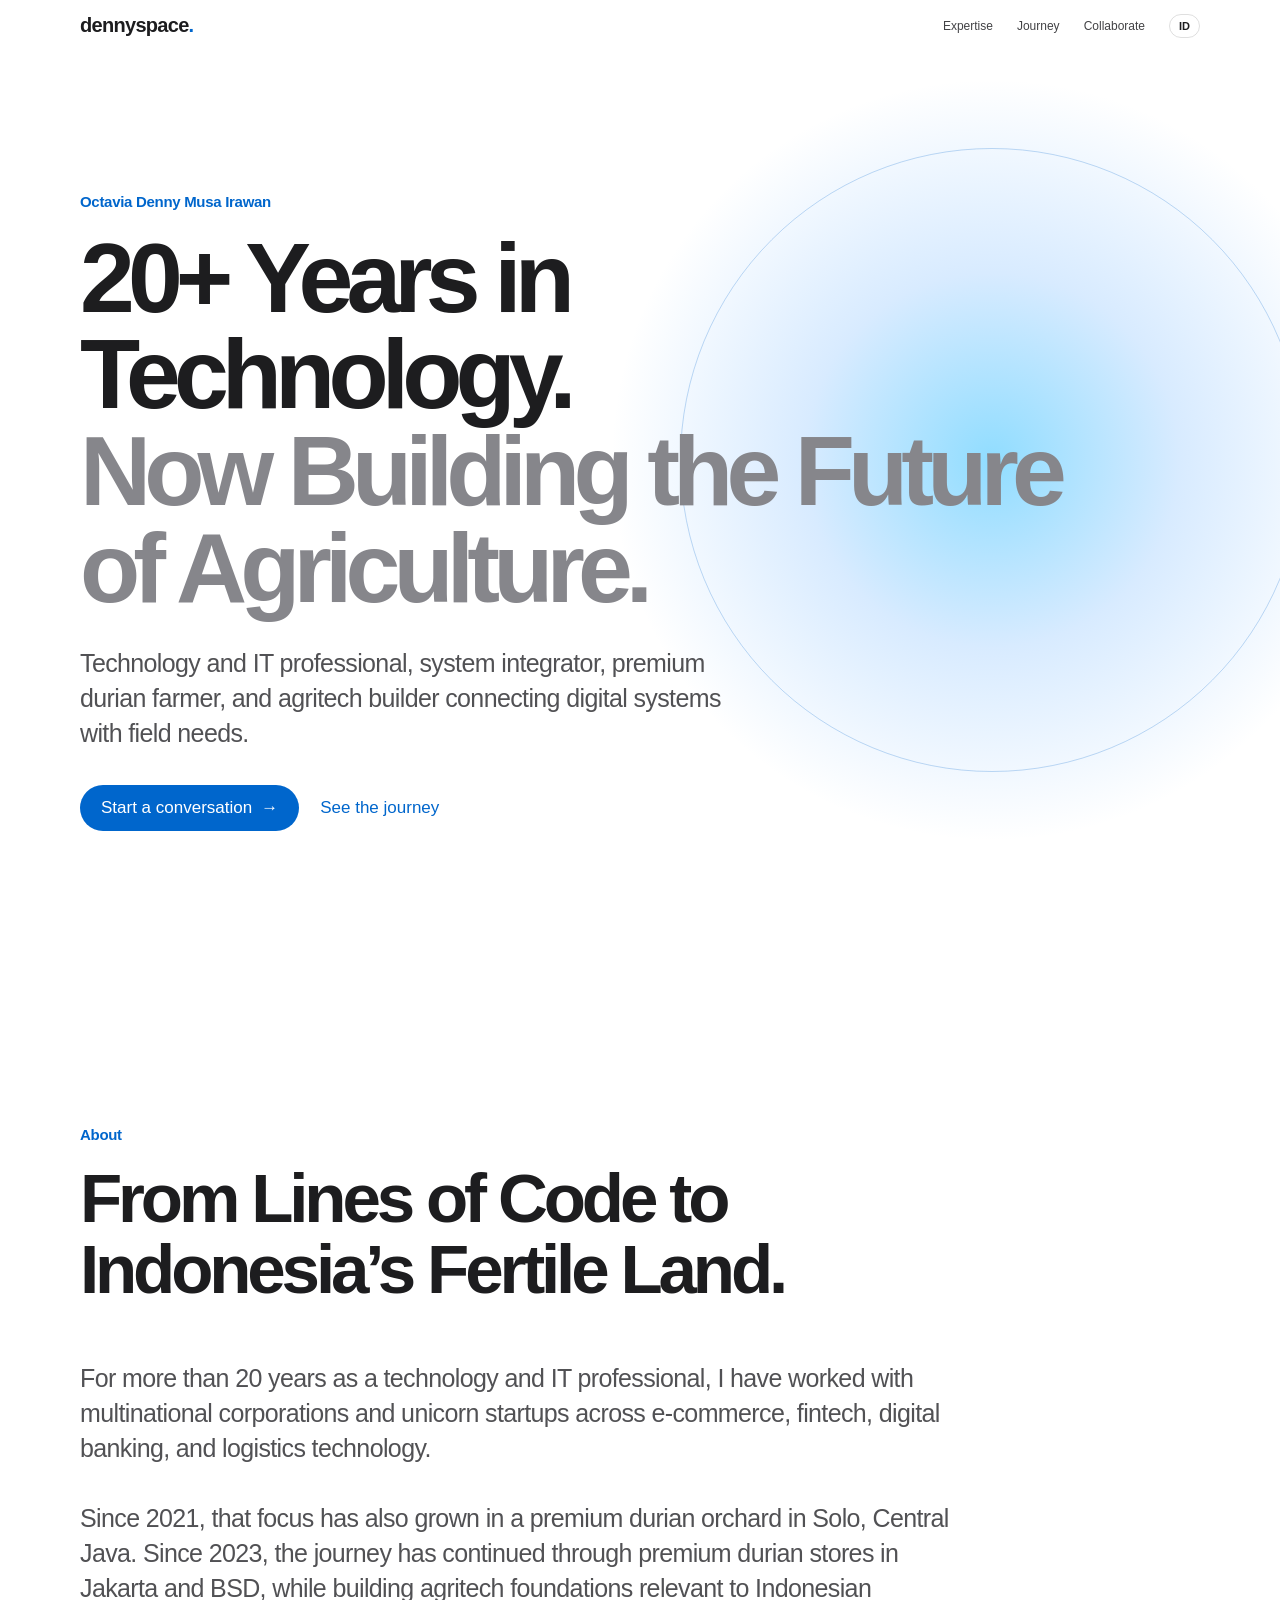
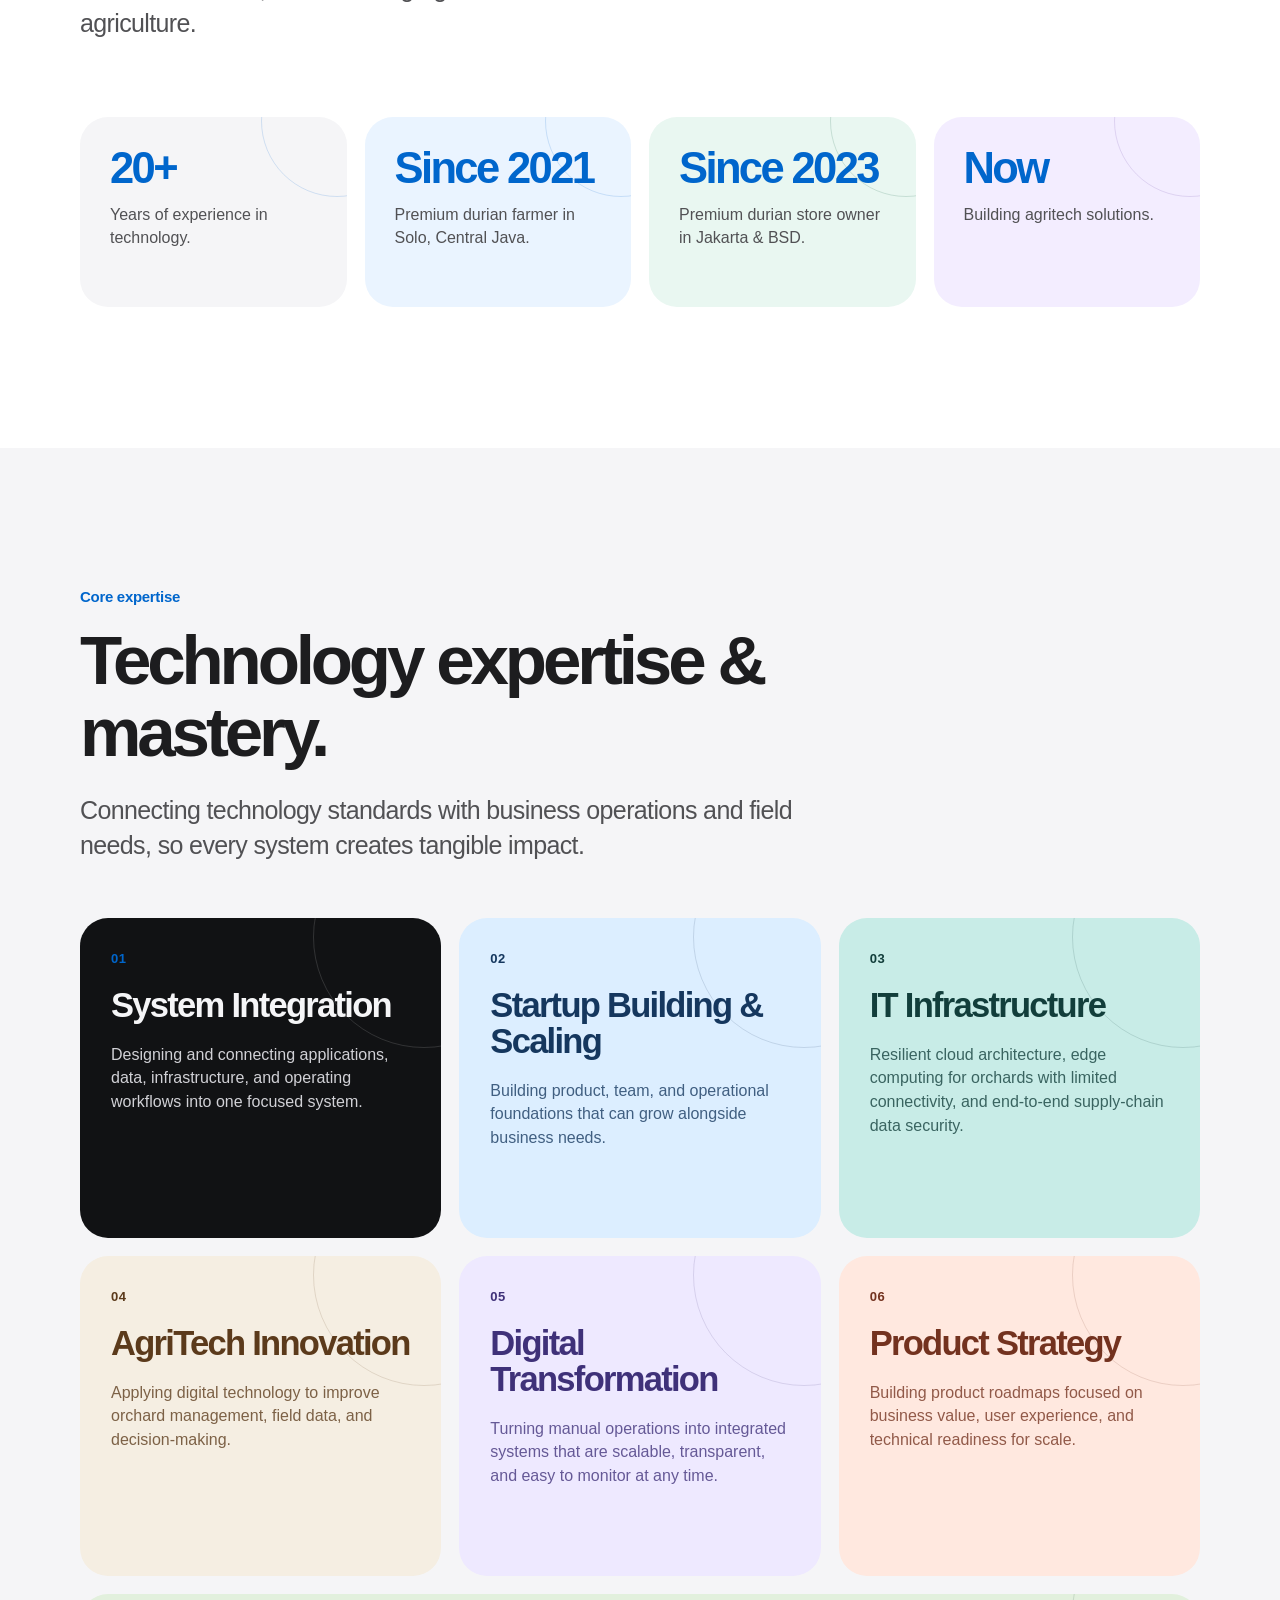
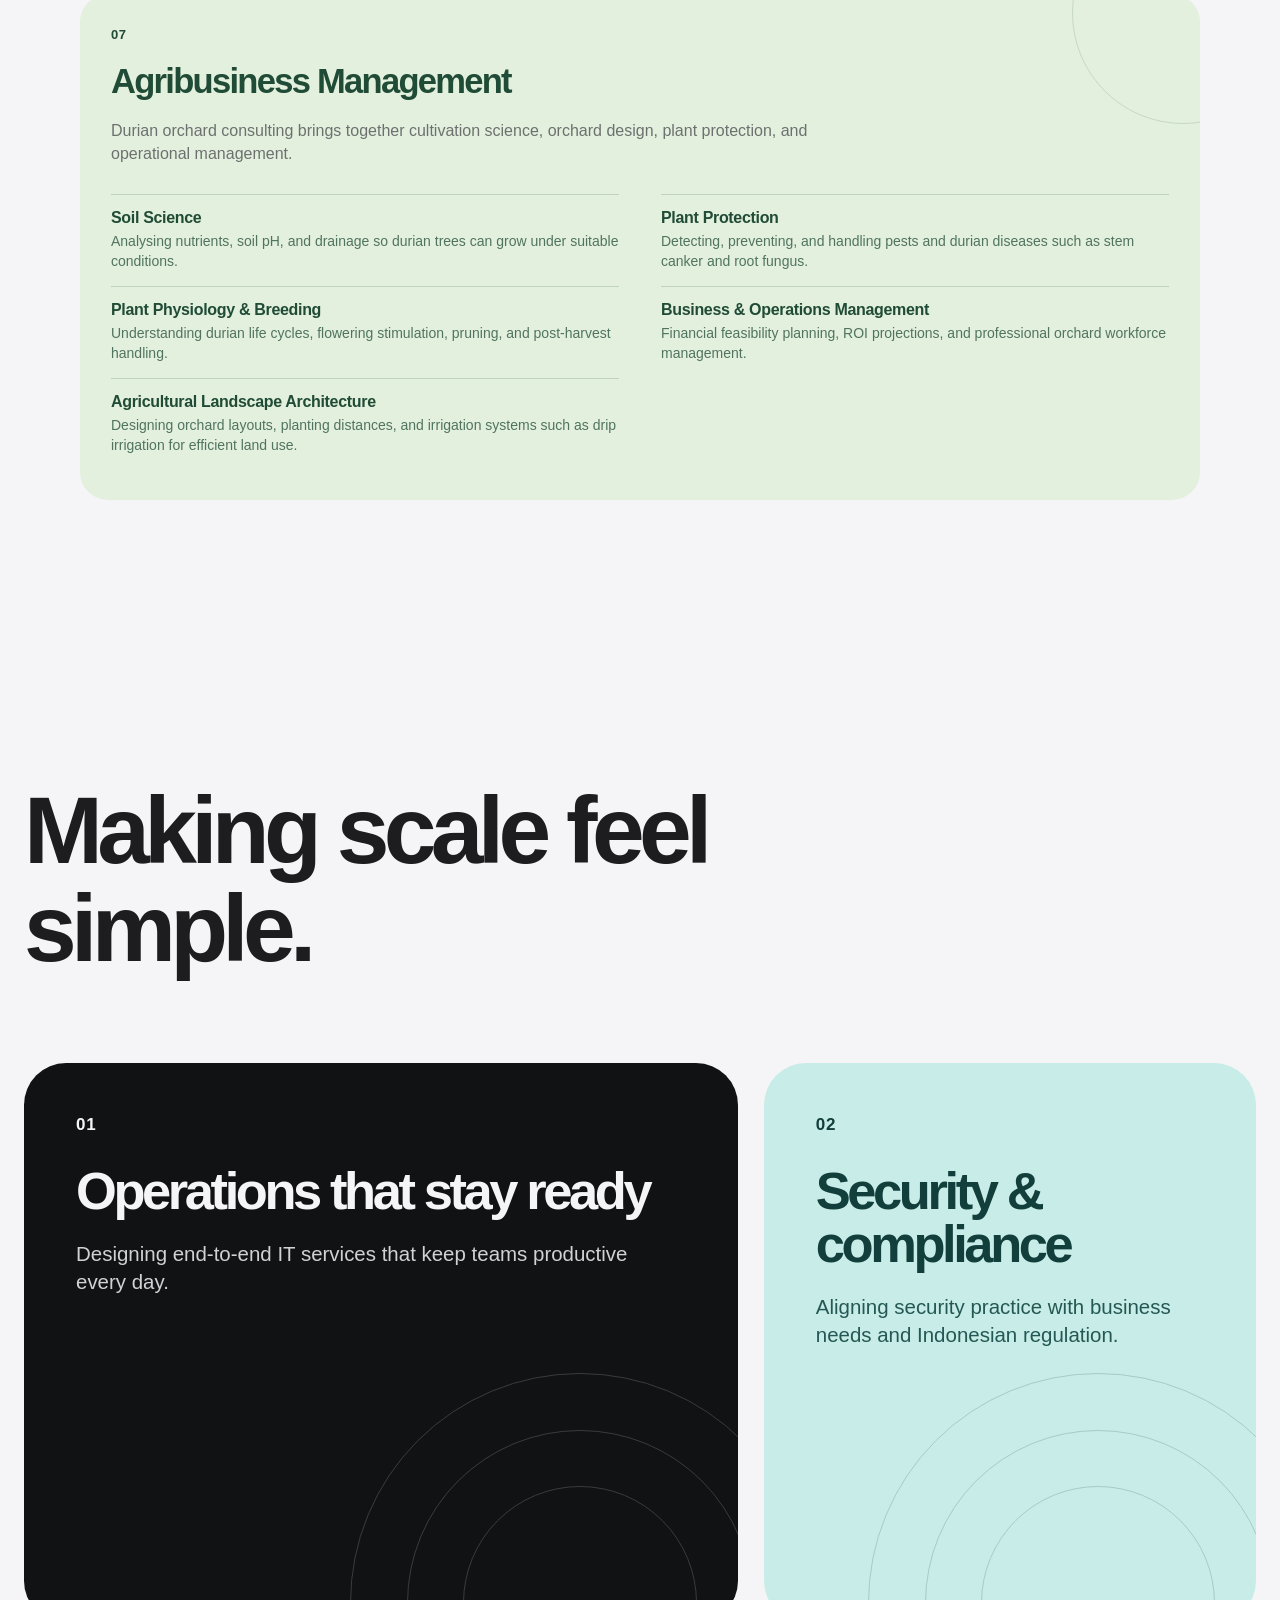
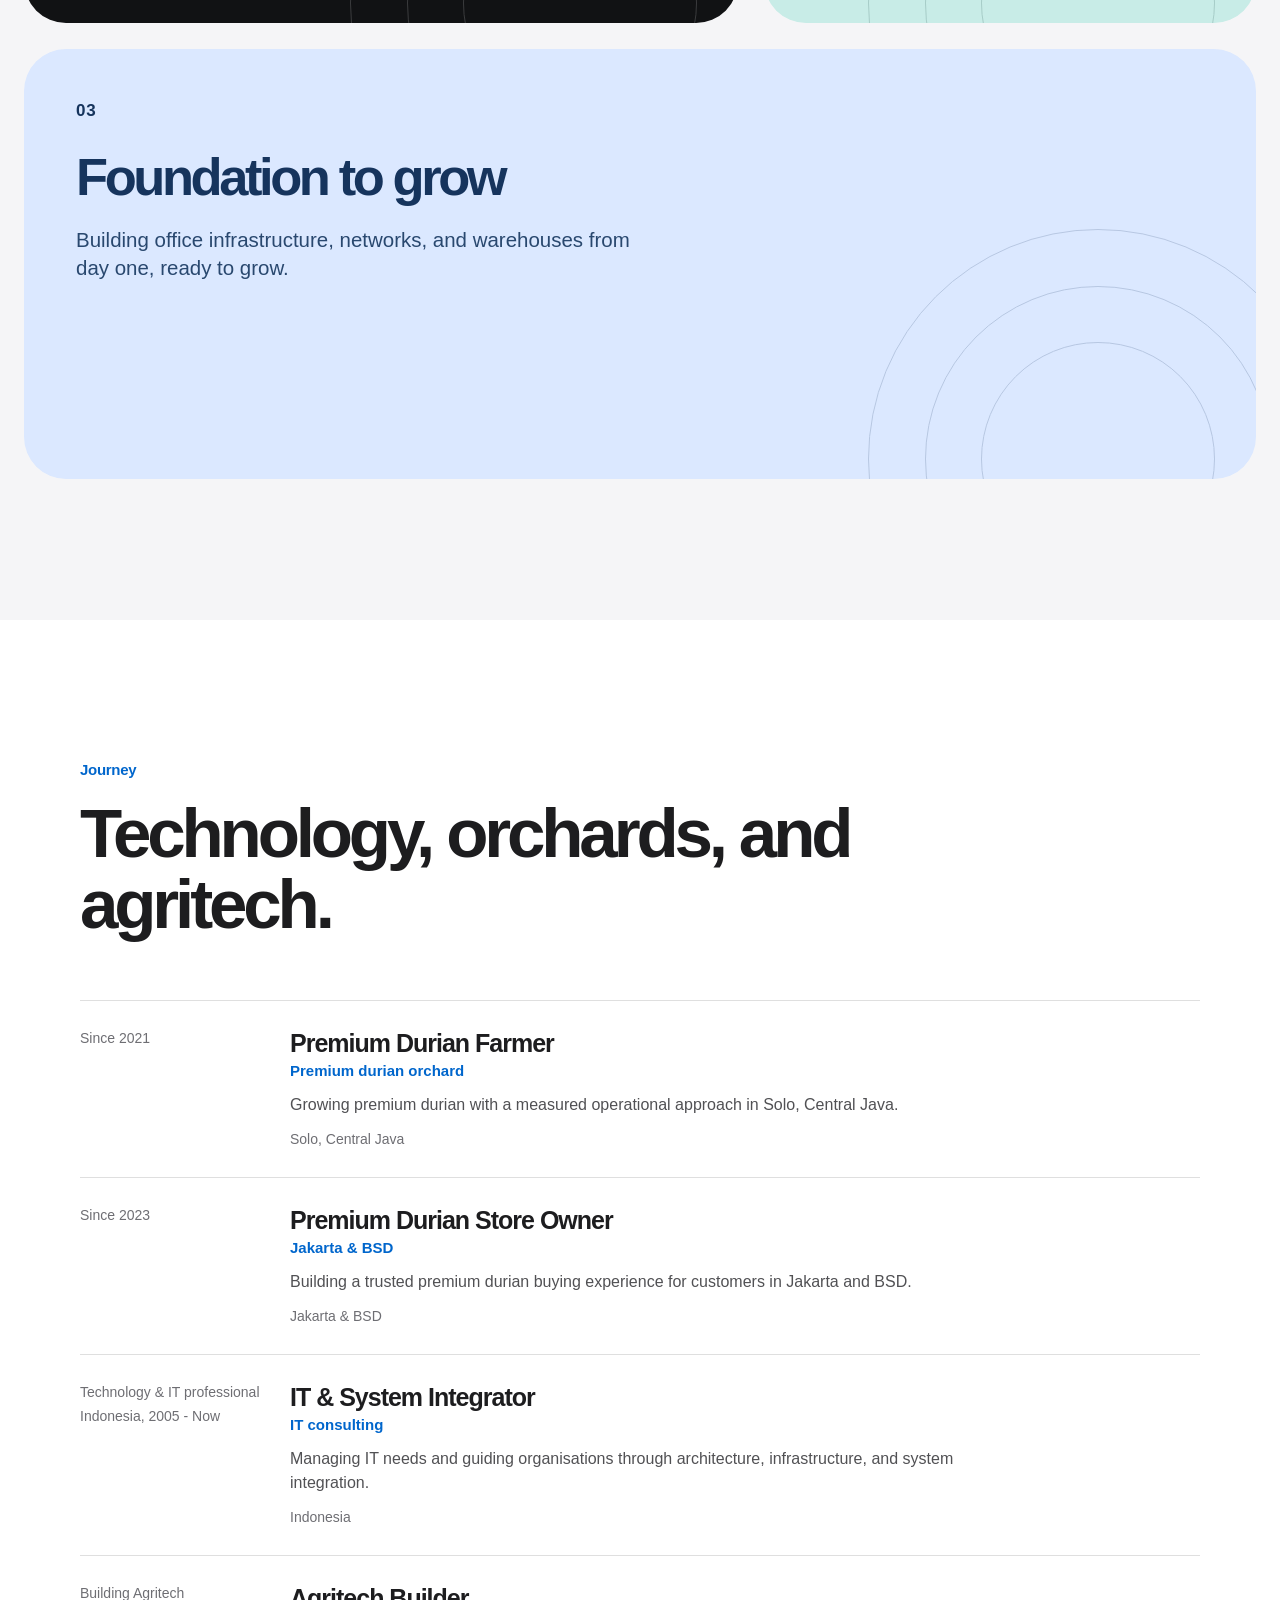
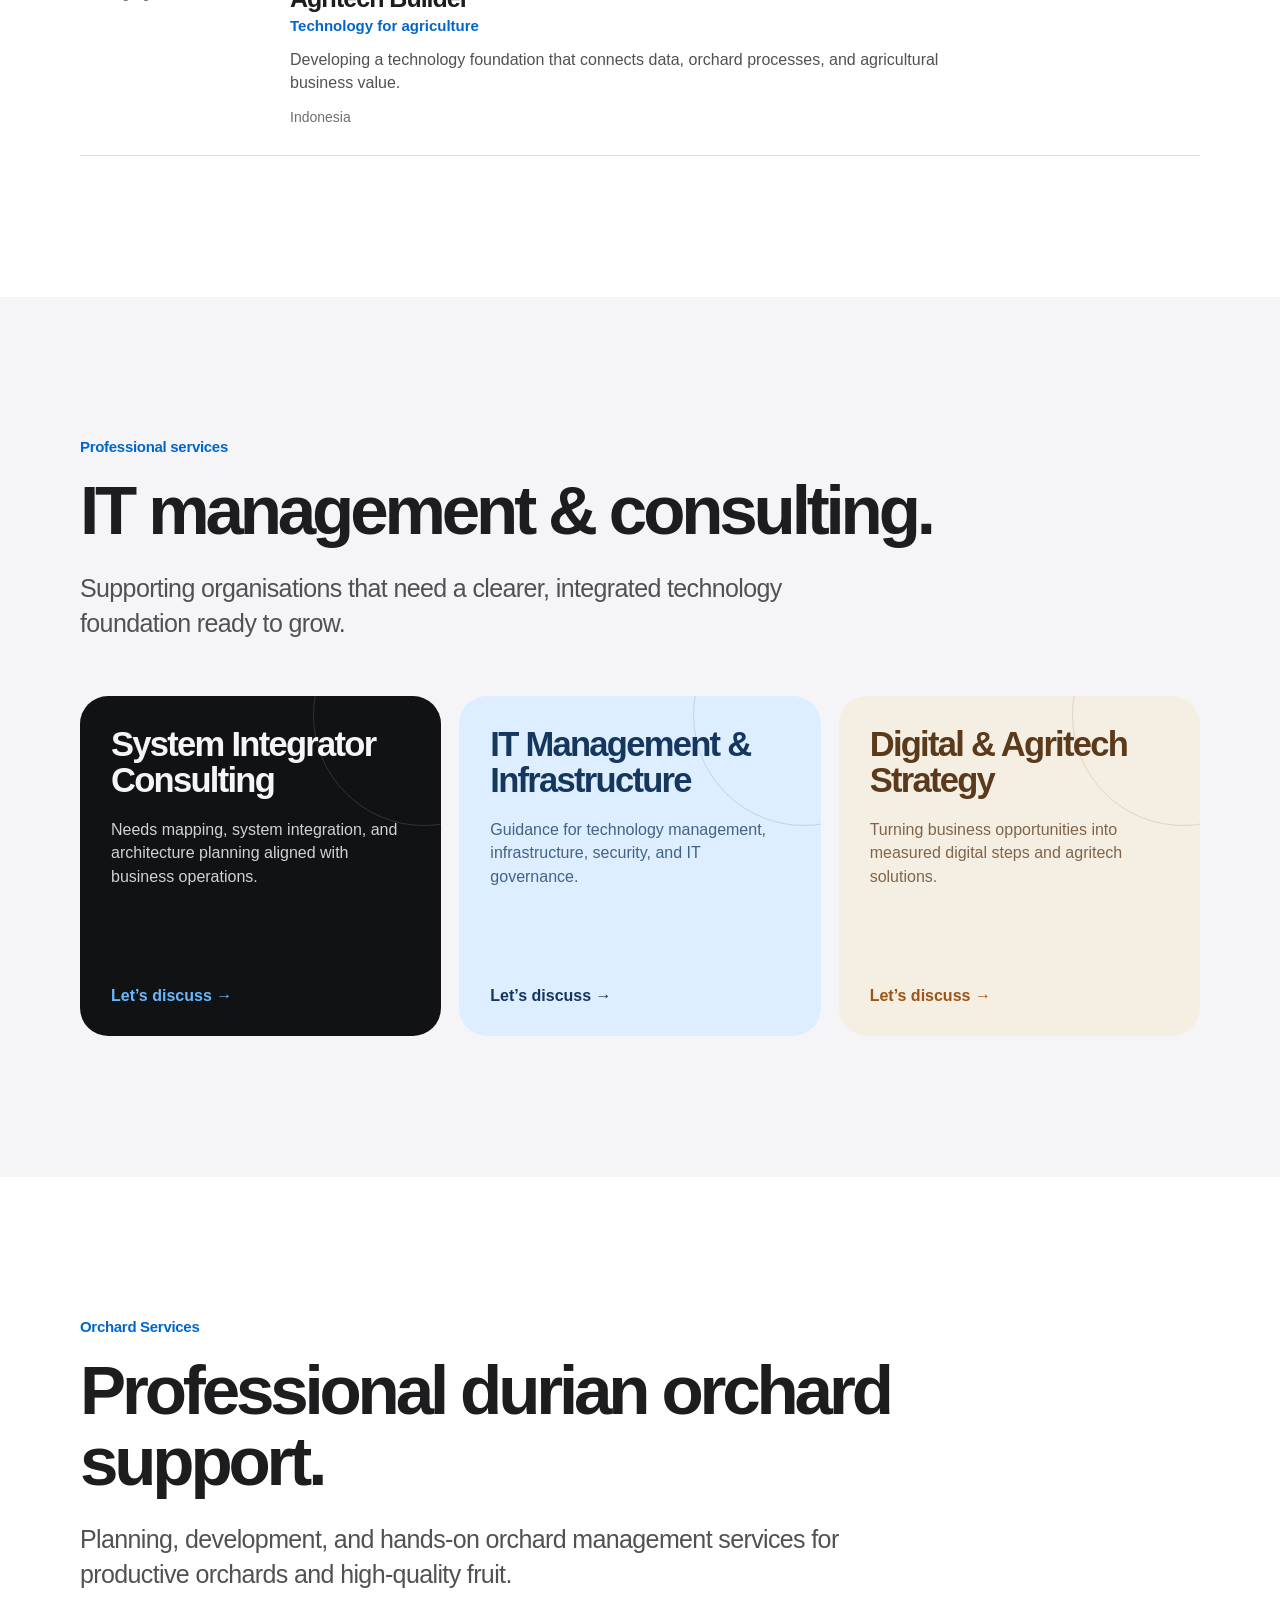
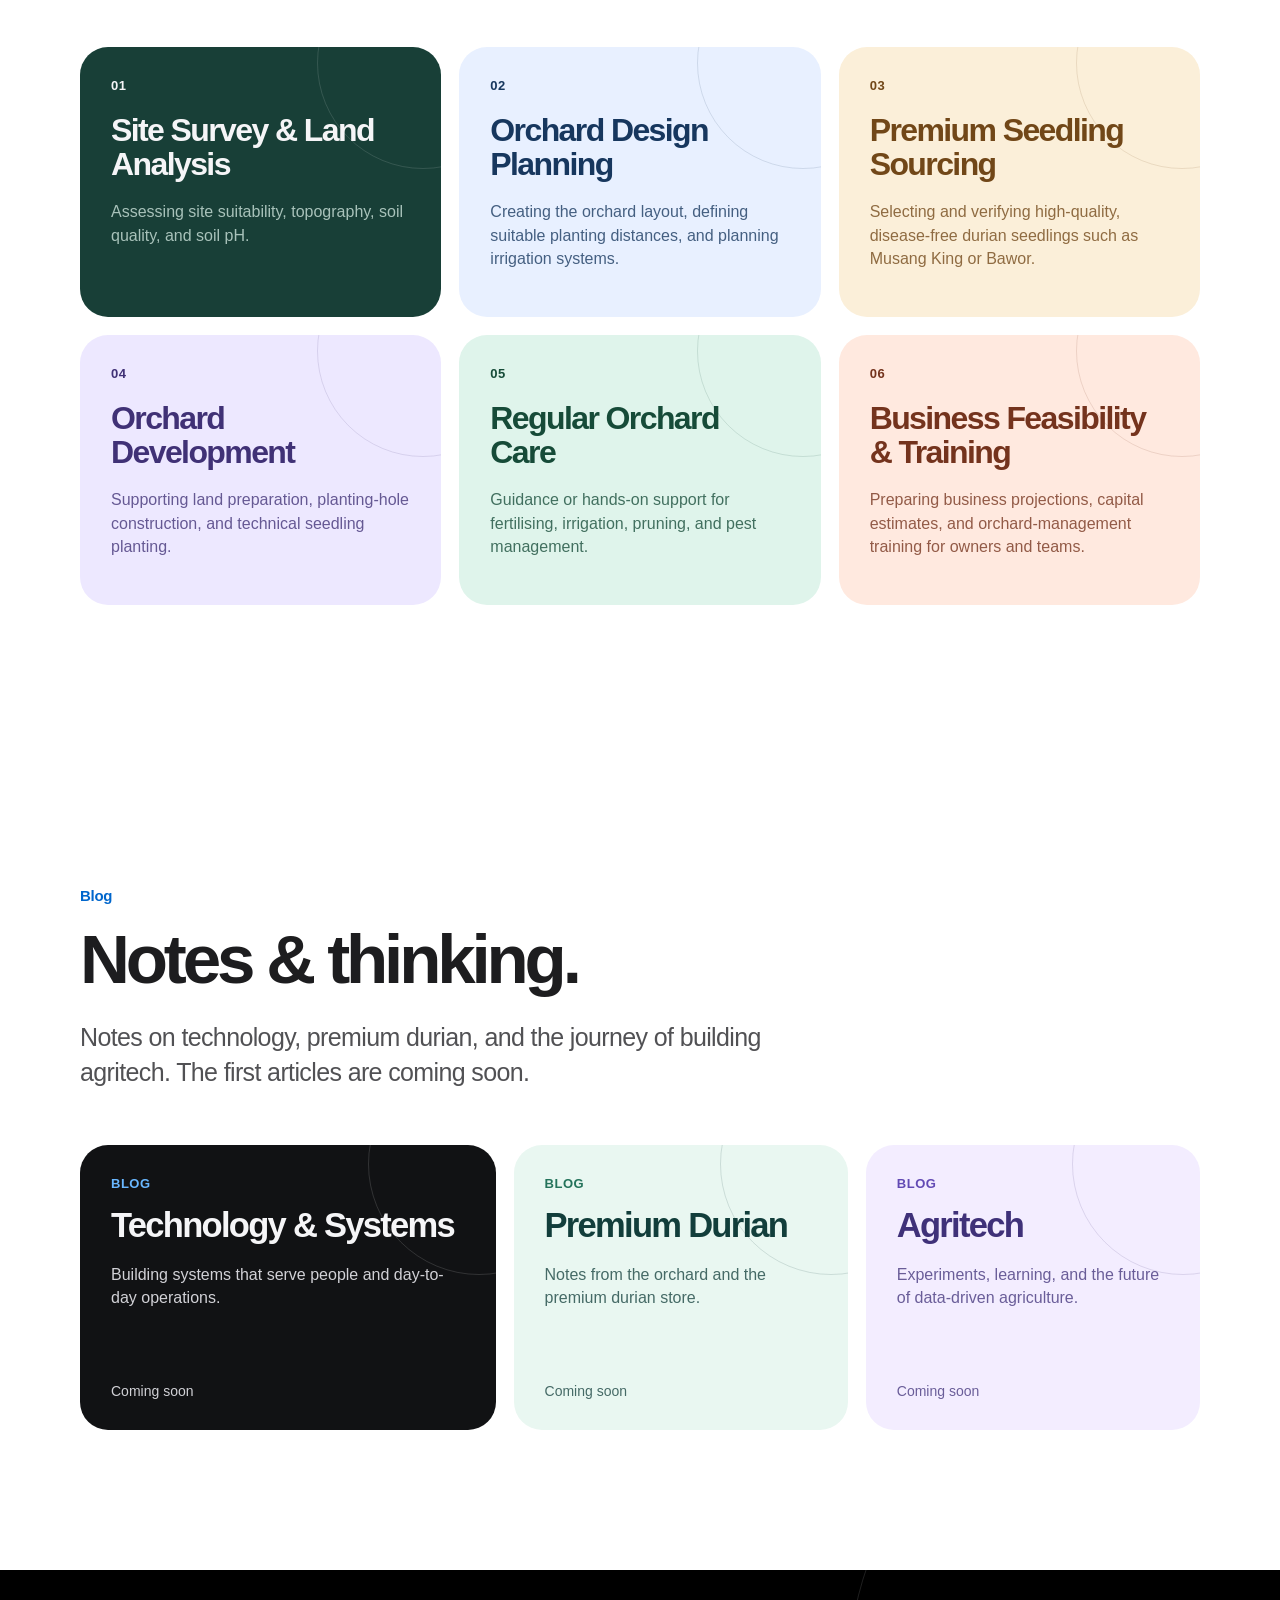
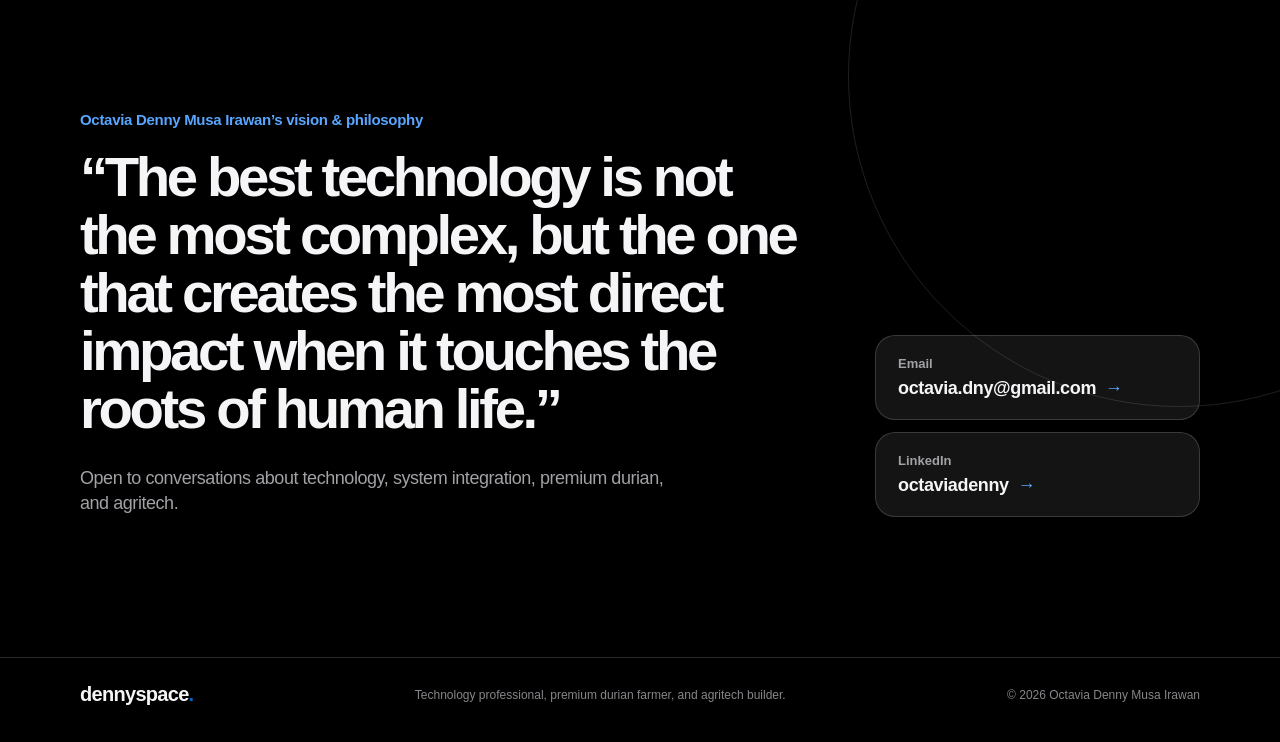
==== commit ffffb2ca: "feat: add email and linkedin contact channels" ====
--- a/en/index.html
+++ b/en/index.html
@@ -10,10 +10,10 @@
     <link rel="alternate" hreflang="id" href="https://dennyspace.com/id/" />
     <link rel="alternate" hreflang="en" href="https://dennyspace.com/en/" />
     <link rel="icon" href="/favicon.svg" type="image/svg+xml" />
-    <link rel="stylesheet" href="/assets/styles.css?v=20260913.5" />
+    <link rel="stylesheet" href="/assets/styles.css?v=20260913.7" />
   </head>
   <body>
     <main id="app"></main>
-    <script src="/assets/app.js?v=20260913.8"></script>
+    <script src="/assets/app.js?v=20260913.9"></script>
   </body>
 </html>
--- a/assets/styles.css
+++ b/assets/styles.css
@@ -120,14 +120,15 @@
 .service-card { background: #fff; display: flex; flex-direction: column; min-height: 340px; overflow: hidden; position: relative; }
 .service-card:nth-child(1) { background: #111214; color: #f5f5f7; }
 .service-card:nth-child(1) p { color: #d1d1d6; }
-.service-card:nth-child(1) strong { color: #69b7ff; }
+.service-card:nth-child(1) .contact-link { color: #69b7ff; }
 .service-card:nth-child(2) { background: #dceeff; color: #15375e; }
 .service-card:nth-child(2) p, .service-card:nth-child(3) p { color: currentColor; opacity: .76; }
-.service-card:nth-child(2) strong { color: #15375e; }
+.service-card:nth-child(2) .contact-link { color: #15375e; }
 .service-card:nth-child(3) { background: #f5eee2; color: #5b3a1b; }
-.service-card:nth-child(3) strong { color: #9d5415; }
+.service-card:nth-child(3) .contact-link { color: #9d5415; }
 .service-card h3 { margin-top: 0; }
-.service-card strong { color: var(--blue); font-size: 16px; margin-top: auto; padding-top: 24px; }
+.service-card .contact-link { color: var(--blue); font-size: 16px; font-weight: 700; margin-top: auto; padding-top: 24px; }
+.service-card .contact-link:hover { text-decoration: underline; text-underline-offset: 4px; }
 
 .orchard { background: #fff; }
 .orchard-grid { display: grid; gap: 18px; grid-template-columns: repeat(3, 1fr); margin-top: 55px; }
@@ -165,8 +166,12 @@
 .contact .eyebrow { color: #58a6ff; }
 .contact h2 { font-size: clamp(34px, 4.4vw, 61px); max-width: 850px; }
 .contact-grid > div > p:last-child { color: #a1a1a6; font-size: 18px; margin: 28px 0 0; max-width: 600px; }
-.contact .button-primary { background: #f5f5f7; color: #171717; white-space: nowrap; }
-.contact .button-primary:hover { background: #fff; }
+.contact-channels { display: grid; gap: 12px; min-width: 325px; }
+.contact-channel { background: rgba(255,255,255,.08); border: 1px solid rgba(255,255,255,.16); border-radius: 20px; color: #f5f5f7; display: grid; gap: 7px; padding: 20px 22px; transition: background .2s, transform .2s; }
+.contact-channel:hover { background: rgba(255,255,255,.14); transform: translateY(-2px); }
+.contact-channel span { color: #a1a1a6; font-size: 13px; font-weight: 650; }
+.contact-channel strong { font-size: 18px; letter-spacing: -.02em; }
+.contact-channel strong span { color: #58a6ff; display: inline; font-size: inherit; margin-left: 4px; }
 footer { align-items: center; background: #000; border-top: 1px solid #2b2b2d; color: #86868b; display: grid; font-size: 12px; gap: 25px; grid-template-columns: auto 1fr auto; padding: 25px max(24px, calc((100vw - 1120px) / 2)) 36px; }
 footer .wordmark { color: #f5f5f7; }
 footer p { margin: 0; }
@@ -205,7 +210,7 @@
   .timeline { margin-top: 42px; }
   .timeline-item { gap: 9px; grid-template-columns: 1fr; padding: 25px 0; }
   .contact-grid { align-items: start; gap: 35px; grid-template-columns: 1fr; }
-  .contact .button { justify-self: start; }
+  .contact-channels { min-width: 0; width: 100%; }
   footer { align-items: start; gap: 13px; grid-template-columns: 1fr; }
   footer p:nth-child(2) { text-align: left; }
 }
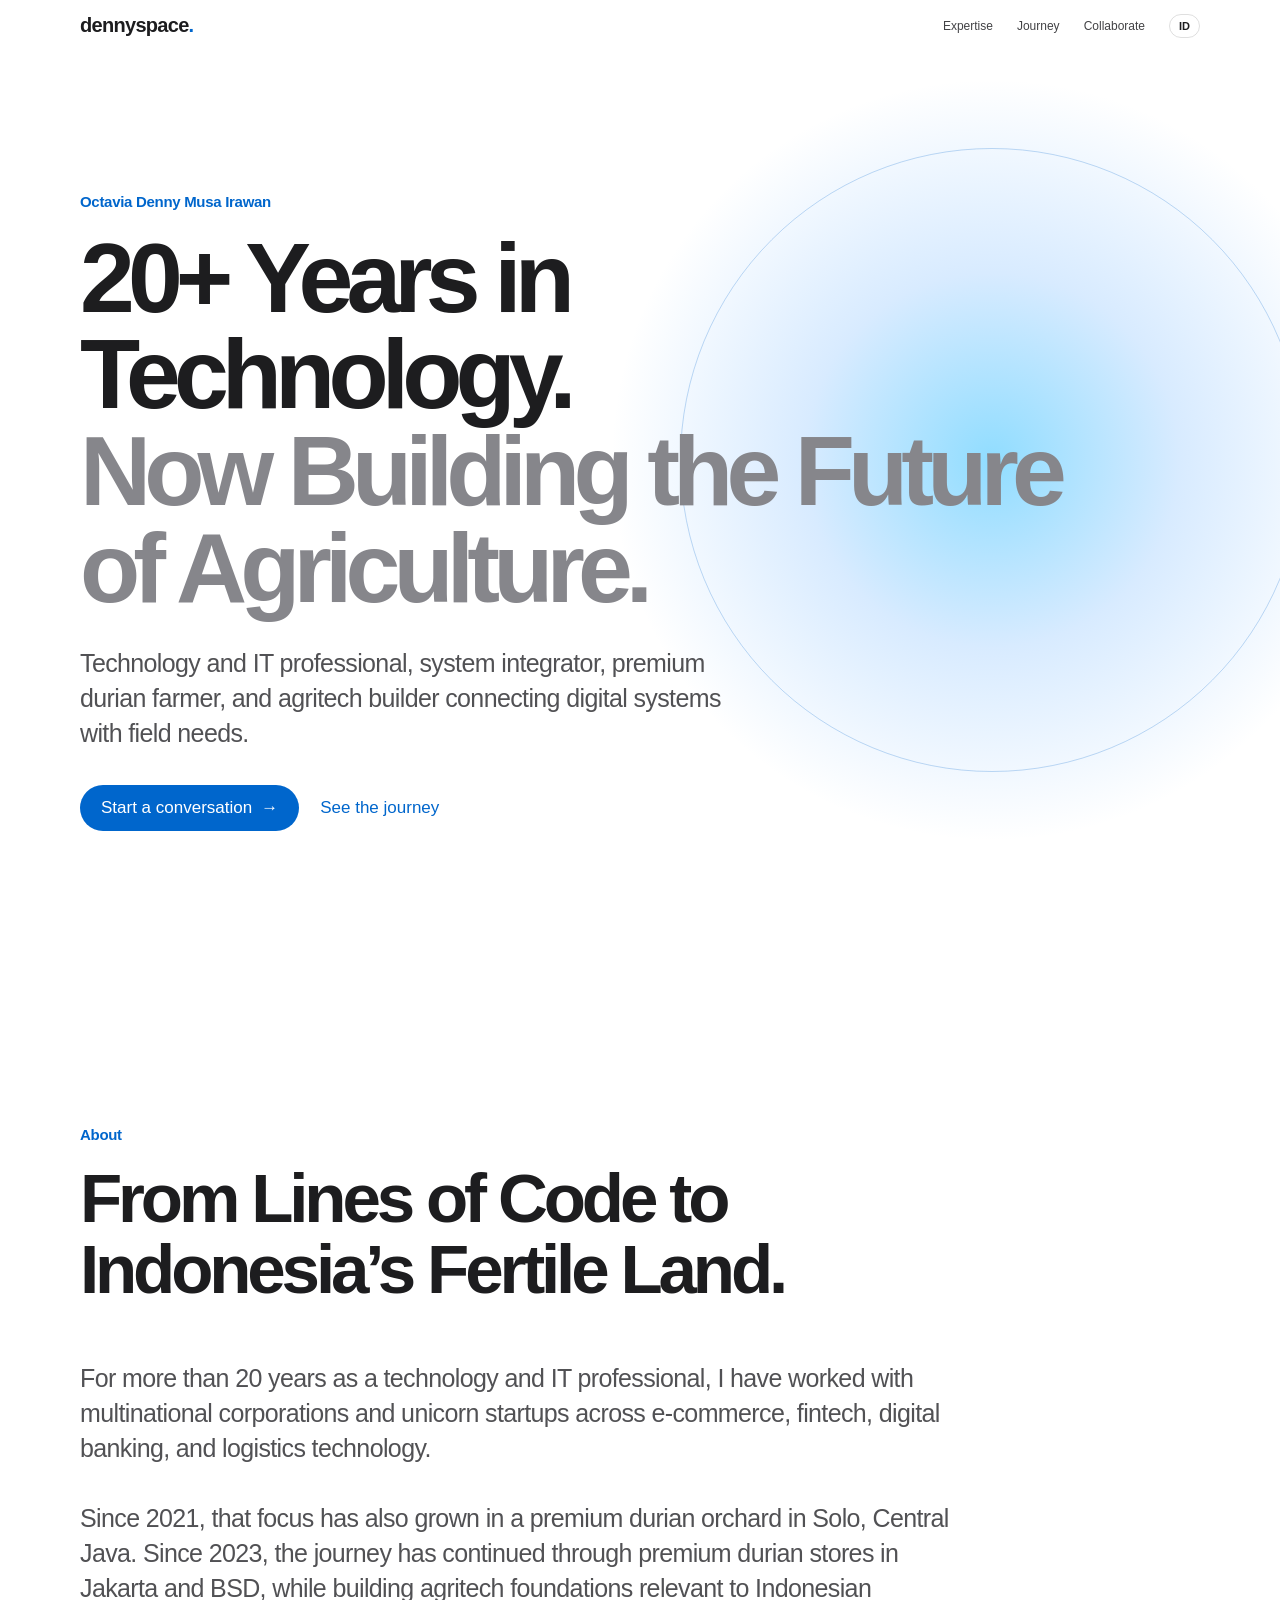
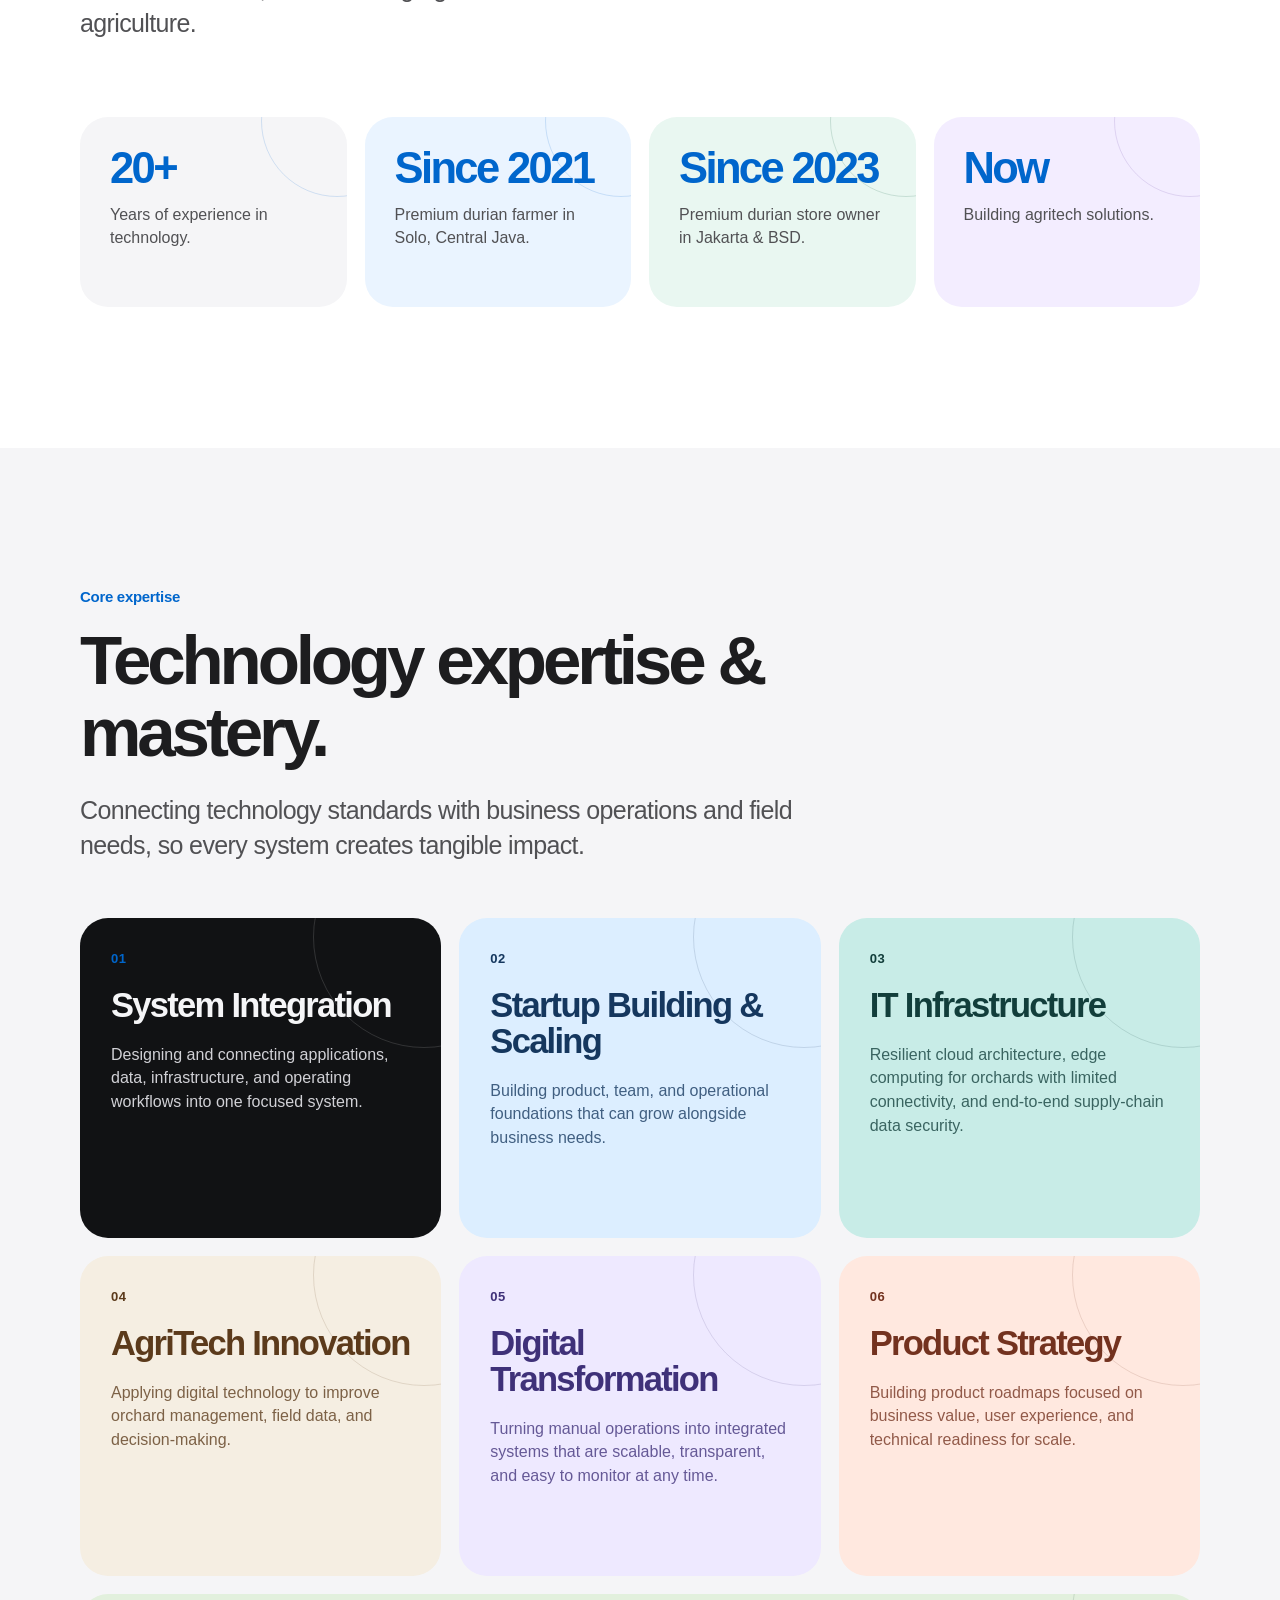
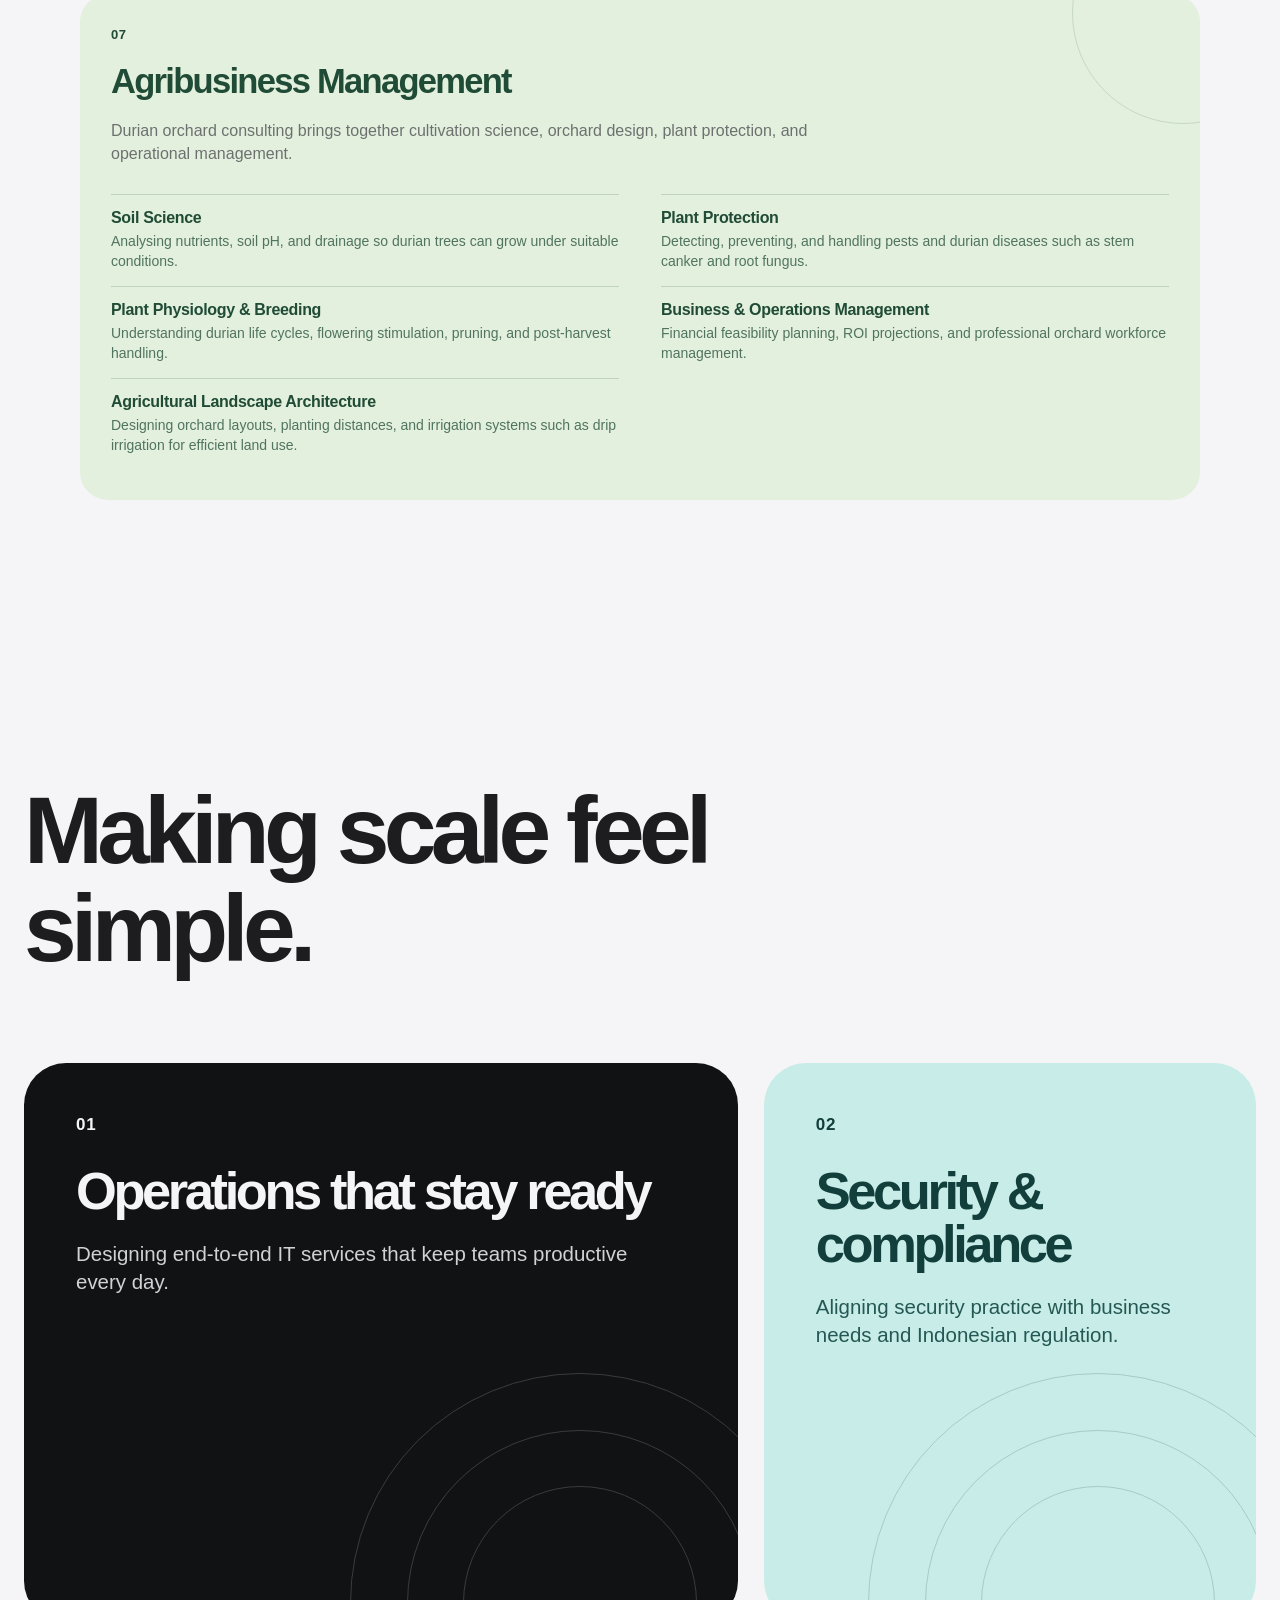
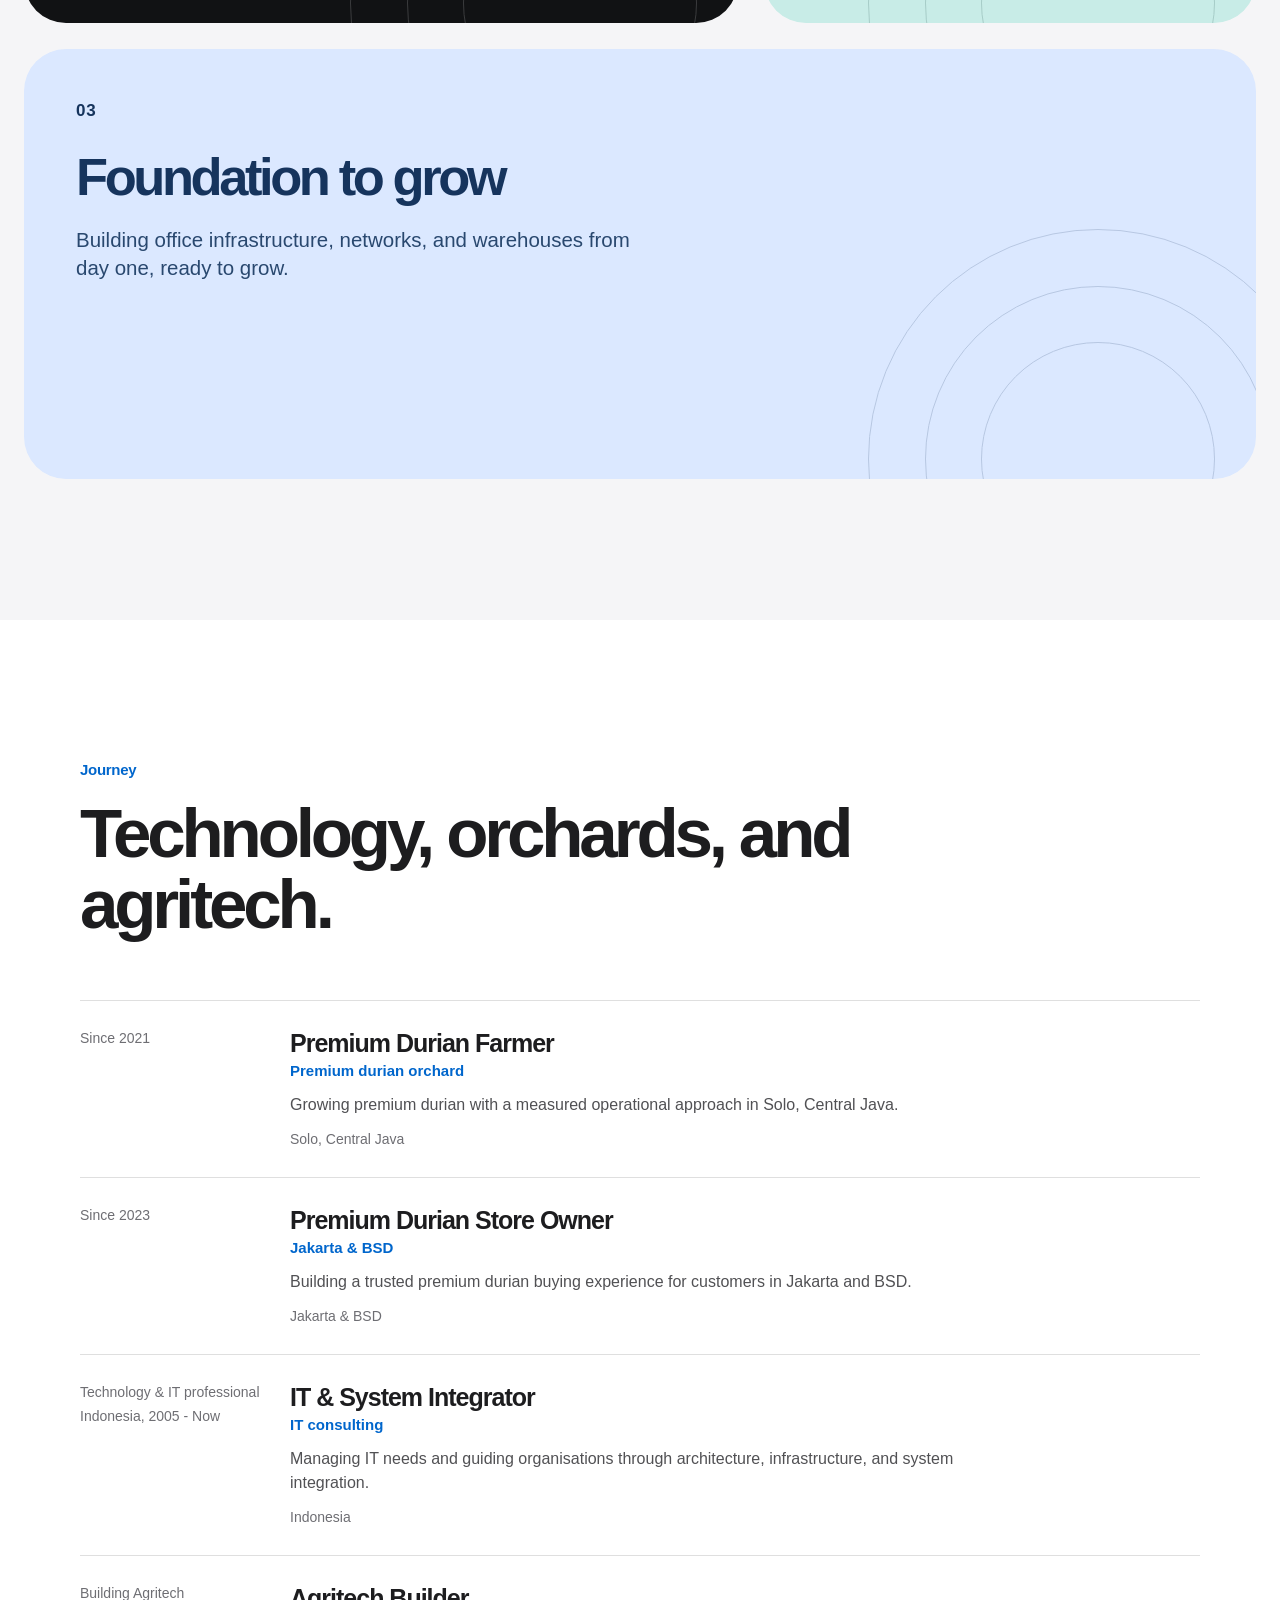
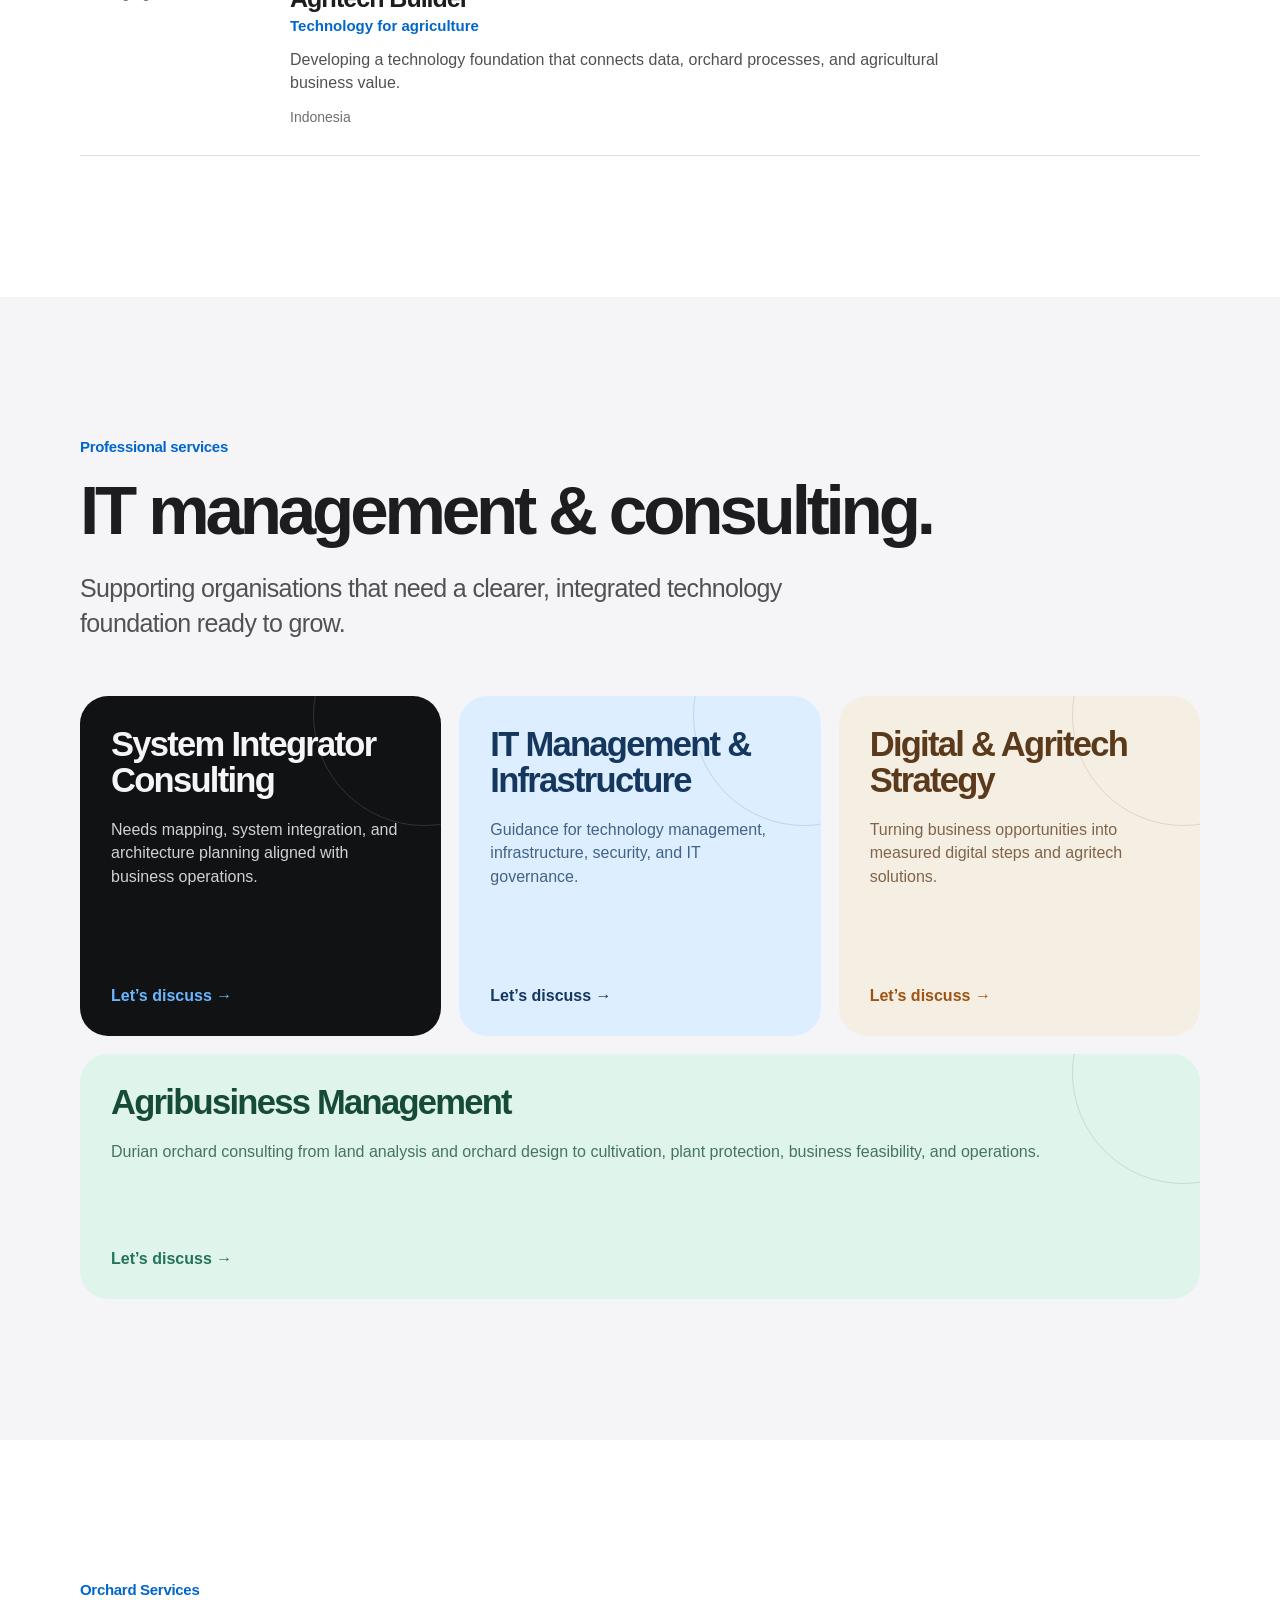
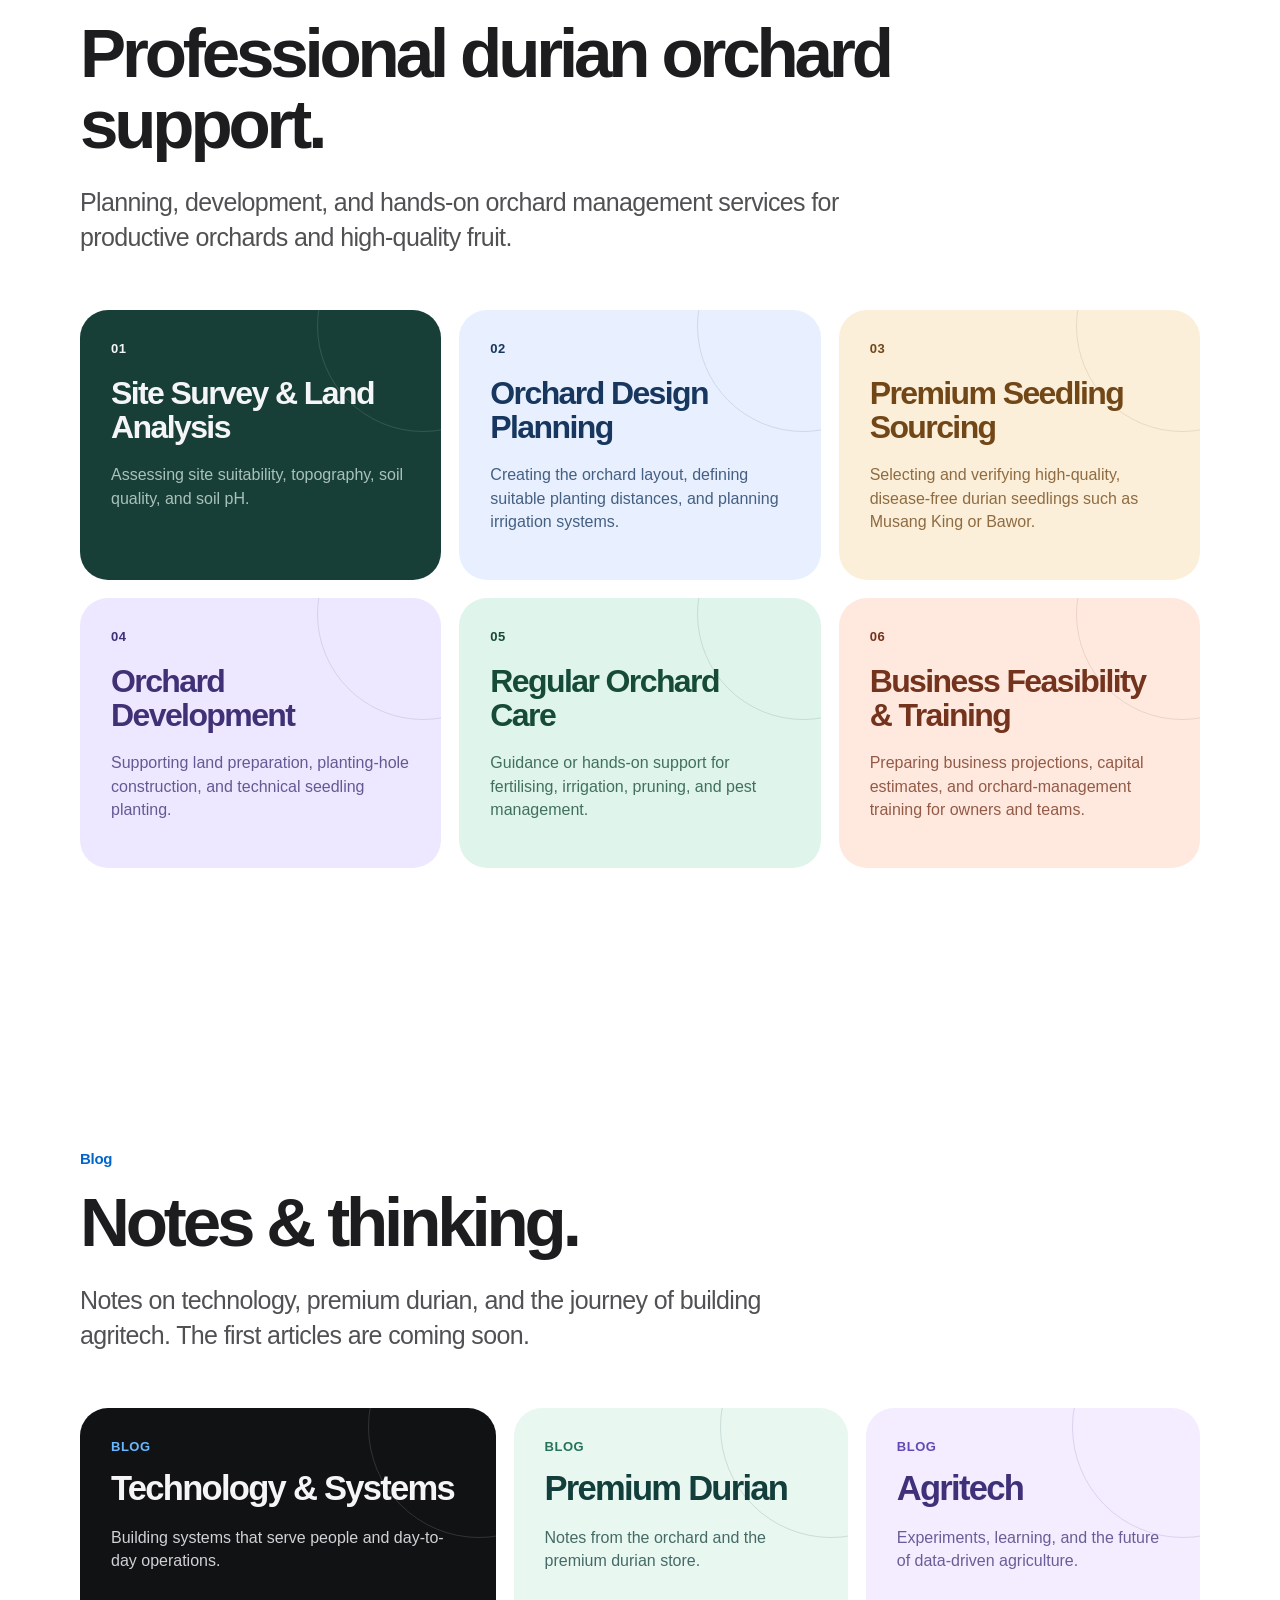
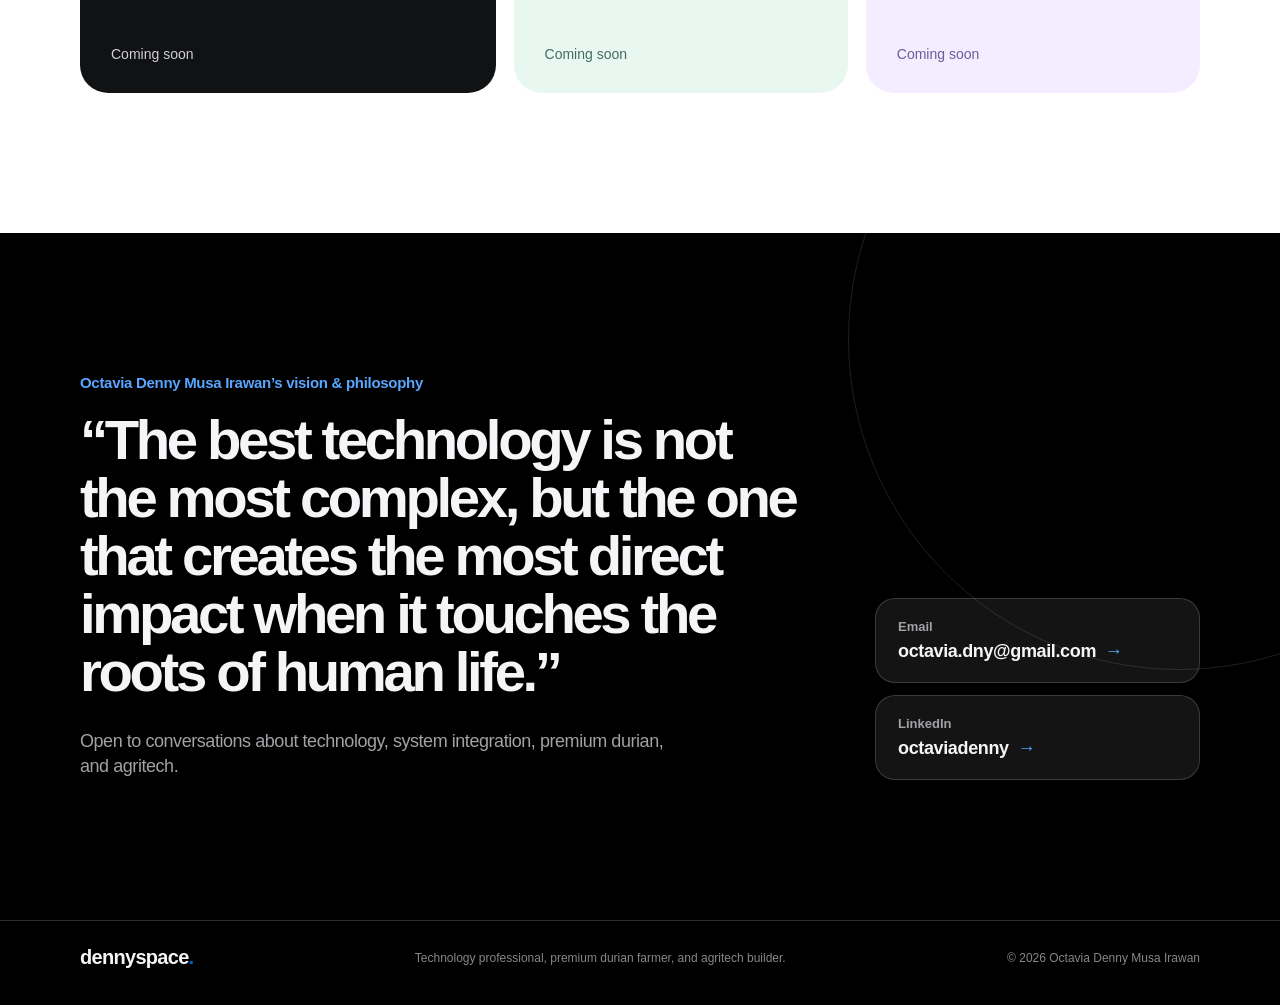
==== commit 1367c590: "feat: offer agribusiness consulting service" ====
--- a/en/index.html
+++ b/en/index.html
@@ -10,10 +10,10 @@
     <link rel="alternate" hreflang="id" href="https://dennyspace.com/id/" />
     <link rel="alternate" hreflang="en" href="https://dennyspace.com/en/" />
     <link rel="icon" href="/favicon.svg" type="image/svg+xml" />
-    <link rel="stylesheet" href="/assets/styles.css?v=20260913.7" />
+    <link rel="stylesheet" href="/assets/styles.css?v=20260913.8" />
   </head>
   <body>
     <main id="app"></main>
-    <script src="/assets/app.js?v=20260913.9"></script>
+    <script src="/assets/app.js?v=20260913.10"></script>
   </body>
 </html>
--- a/assets/styles.css
+++ b/assets/styles.css
@@ -122,10 +122,12 @@
 .service-card:nth-child(1) p { color: #d1d1d6; }
 .service-card:nth-child(1) .contact-link { color: #69b7ff; }
 .service-card:nth-child(2) { background: #dceeff; color: #15375e; }
-.service-card:nth-child(2) p, .service-card:nth-child(3) p { color: currentColor; opacity: .76; }
+.service-card:nth-child(2) p, .service-card:nth-child(3) p, .service-card:nth-child(4) p { color: currentColor; opacity: .76; }
 .service-card:nth-child(2) .contact-link { color: #15375e; }
 .service-card:nth-child(3) { background: #f5eee2; color: #5b3a1b; }
 .service-card:nth-child(3) .contact-link { color: #9d5415; }
+.service-card:nth-child(4) { background: #dff4eb; color: #164b38; grid-column: 1 / -1; min-height: 245px; }
+.service-card:nth-child(4) .contact-link { color: #24735b; }
 .service-card h3 { margin-top: 0; }
 .service-card .contact-link { color: var(--blue); font-size: 16px; font-weight: 700; margin-top: auto; padding-top: 24px; }
 .service-card .contact-link:hover { text-decoration: underline; text-underline-offset: 4px; }
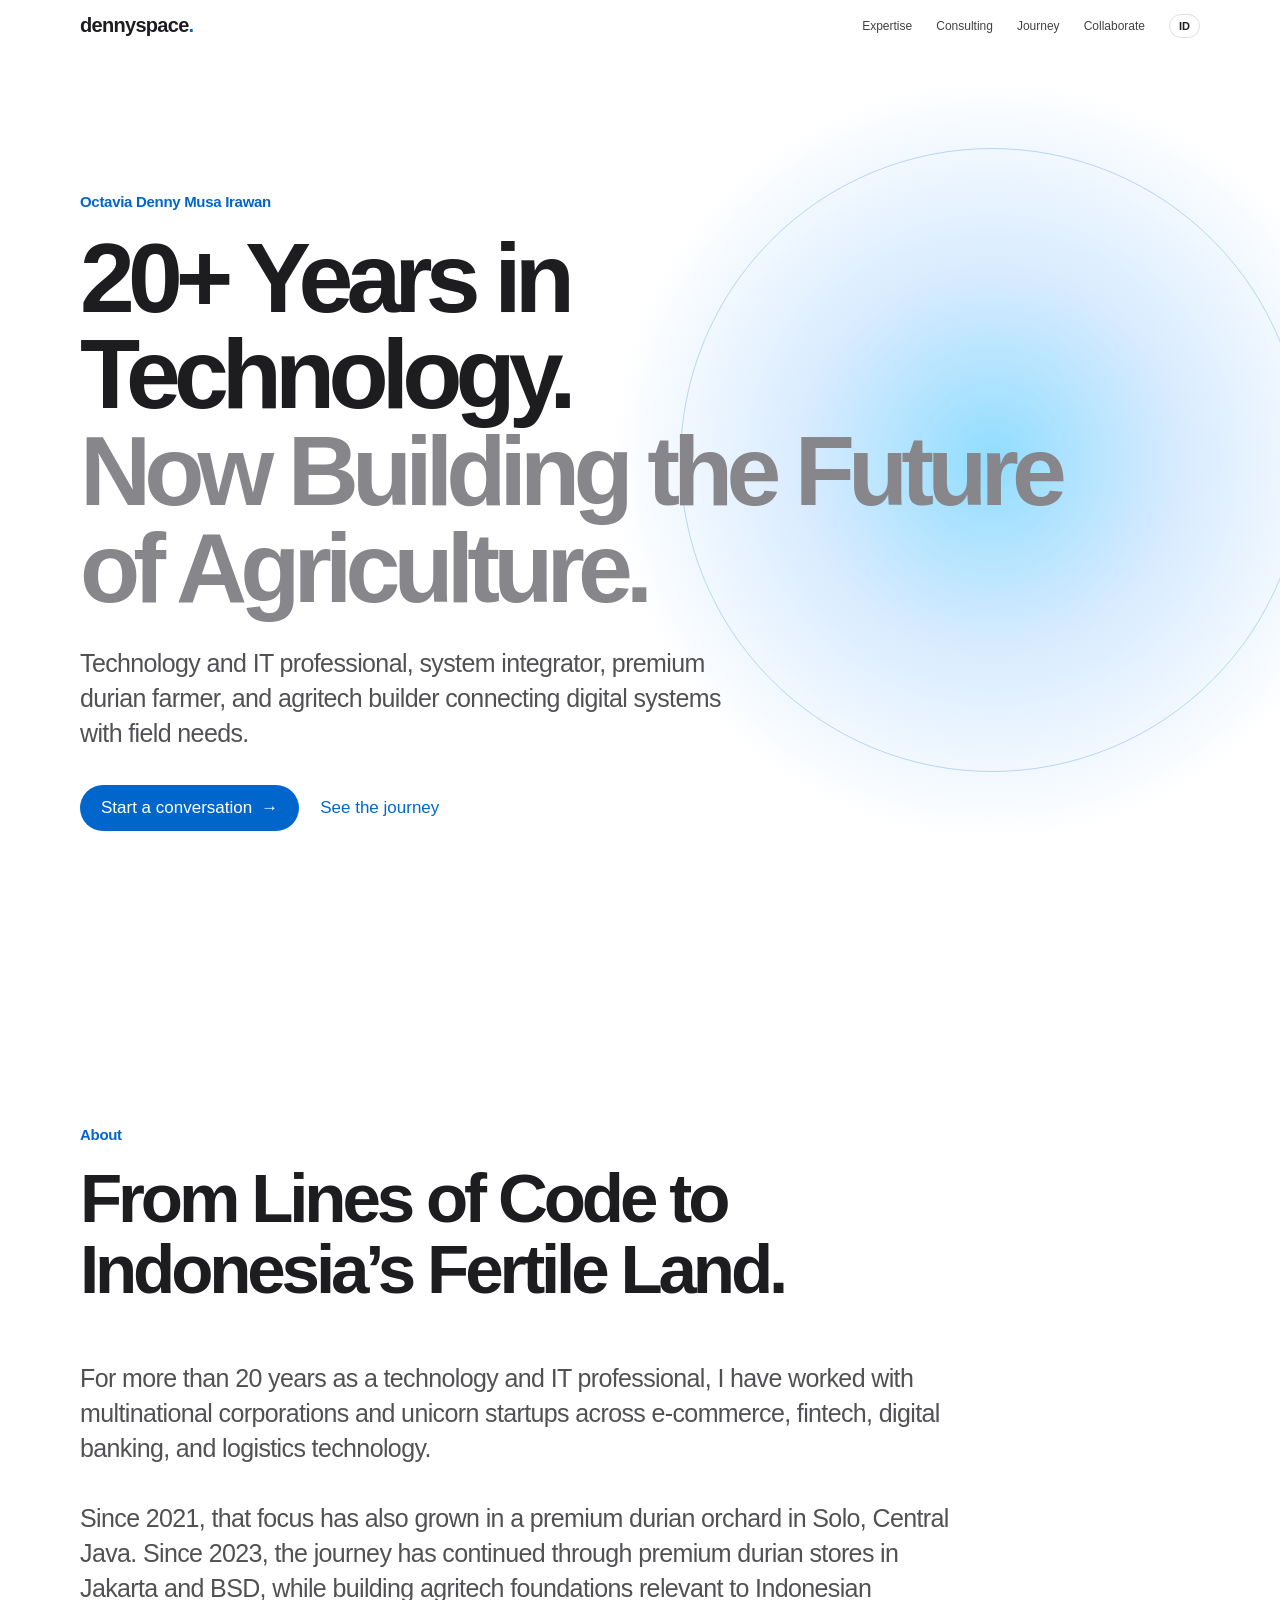
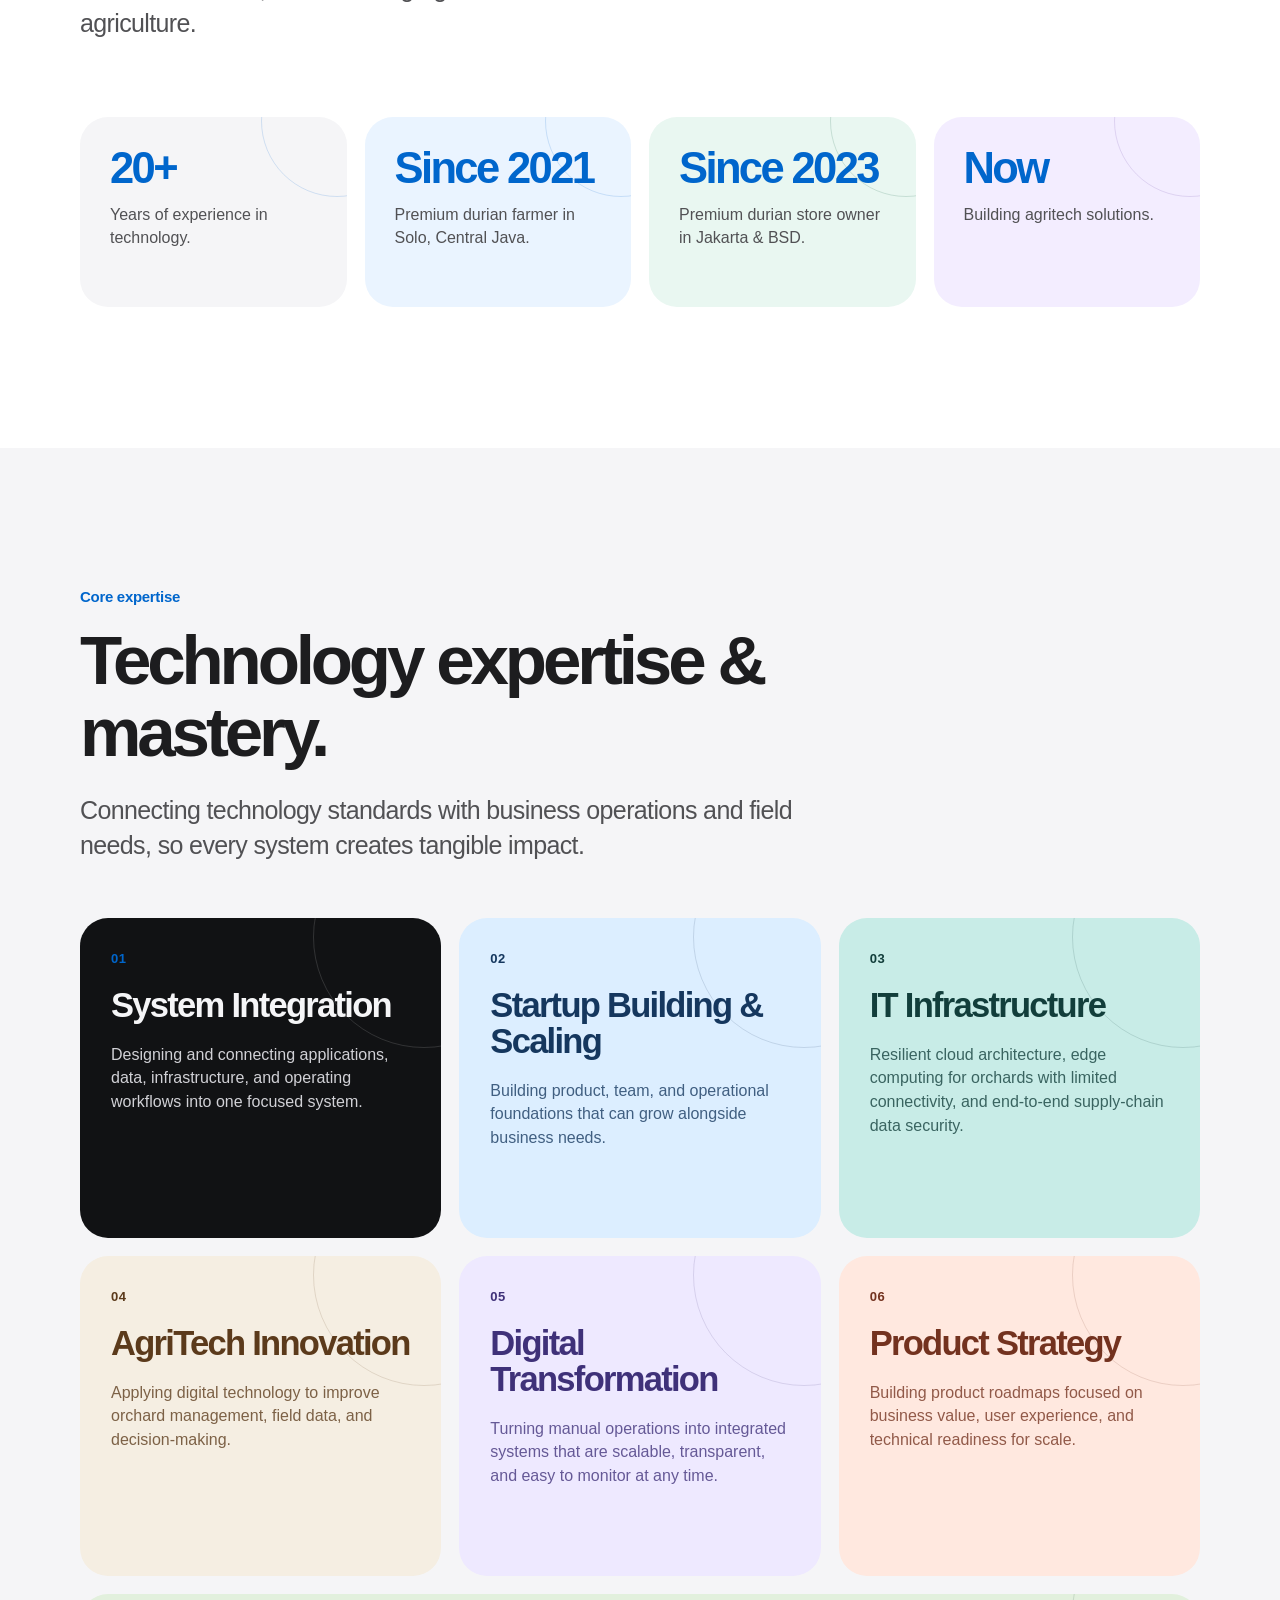
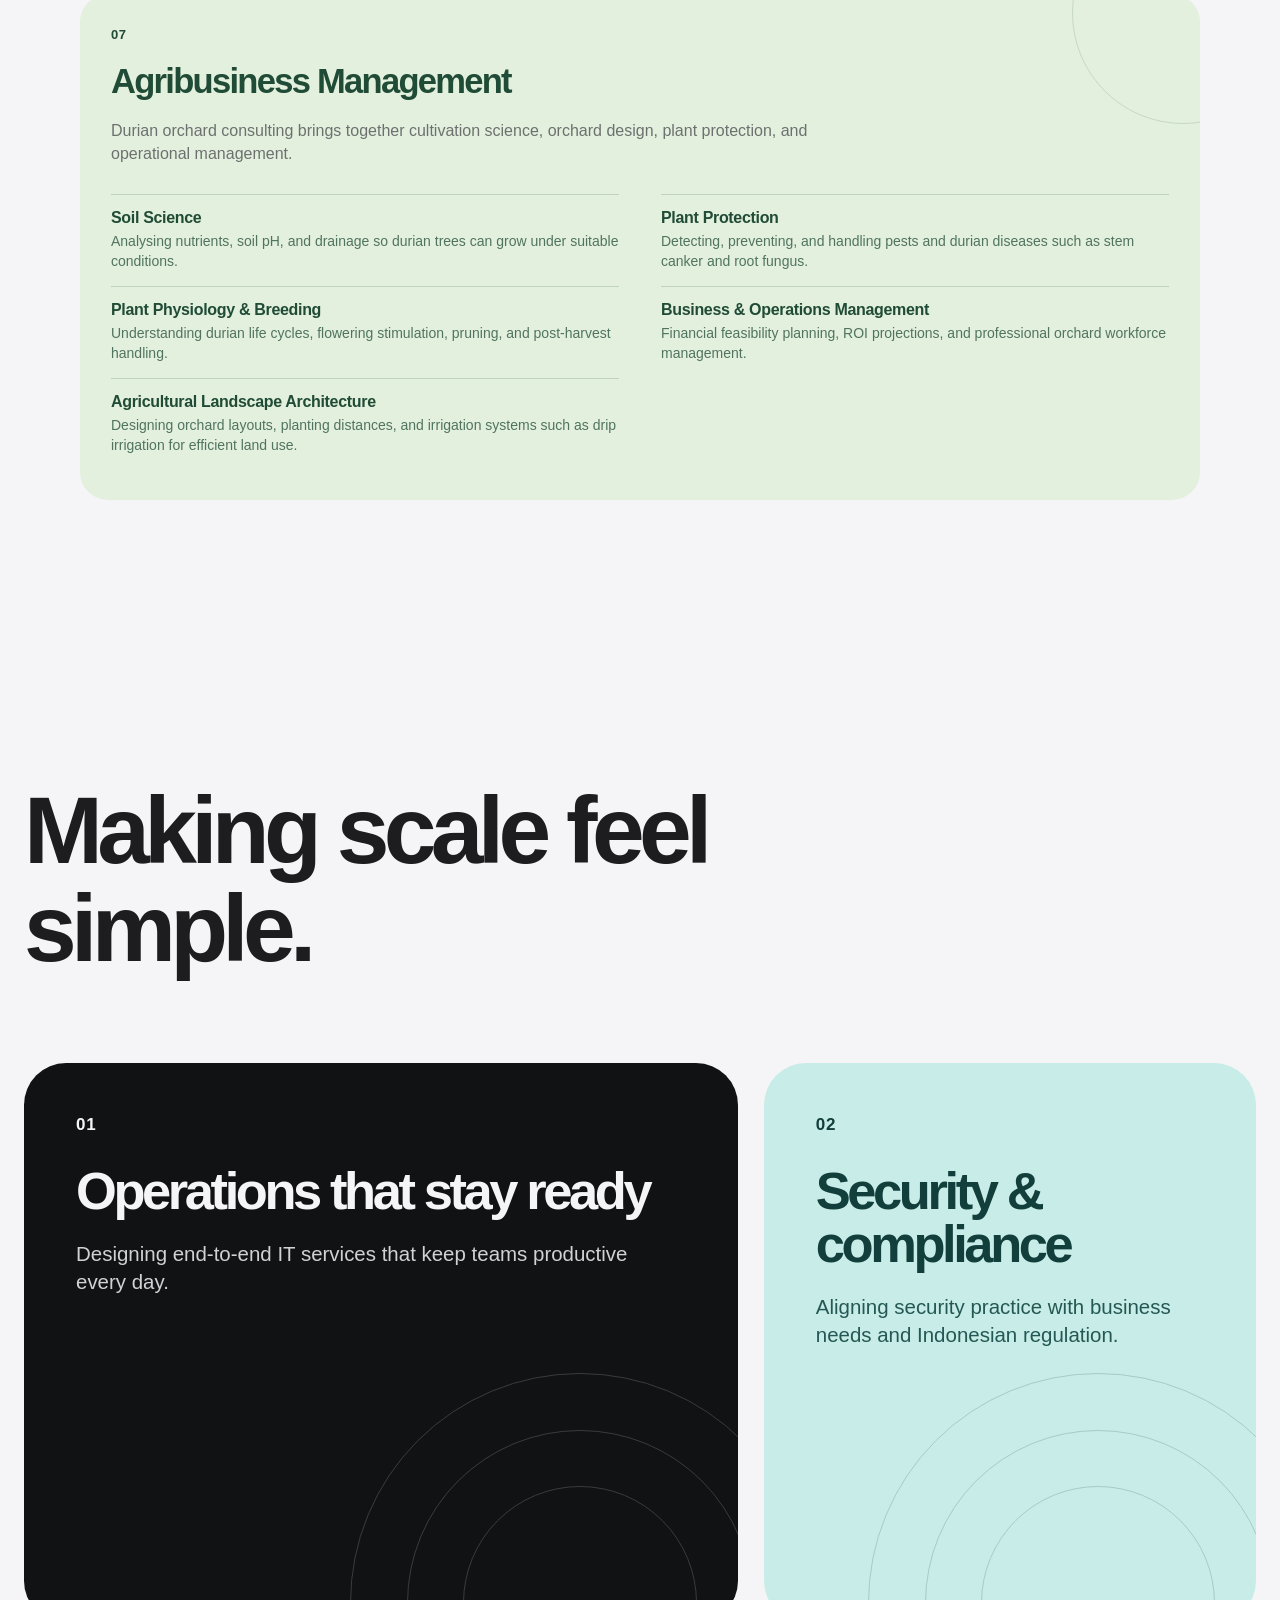
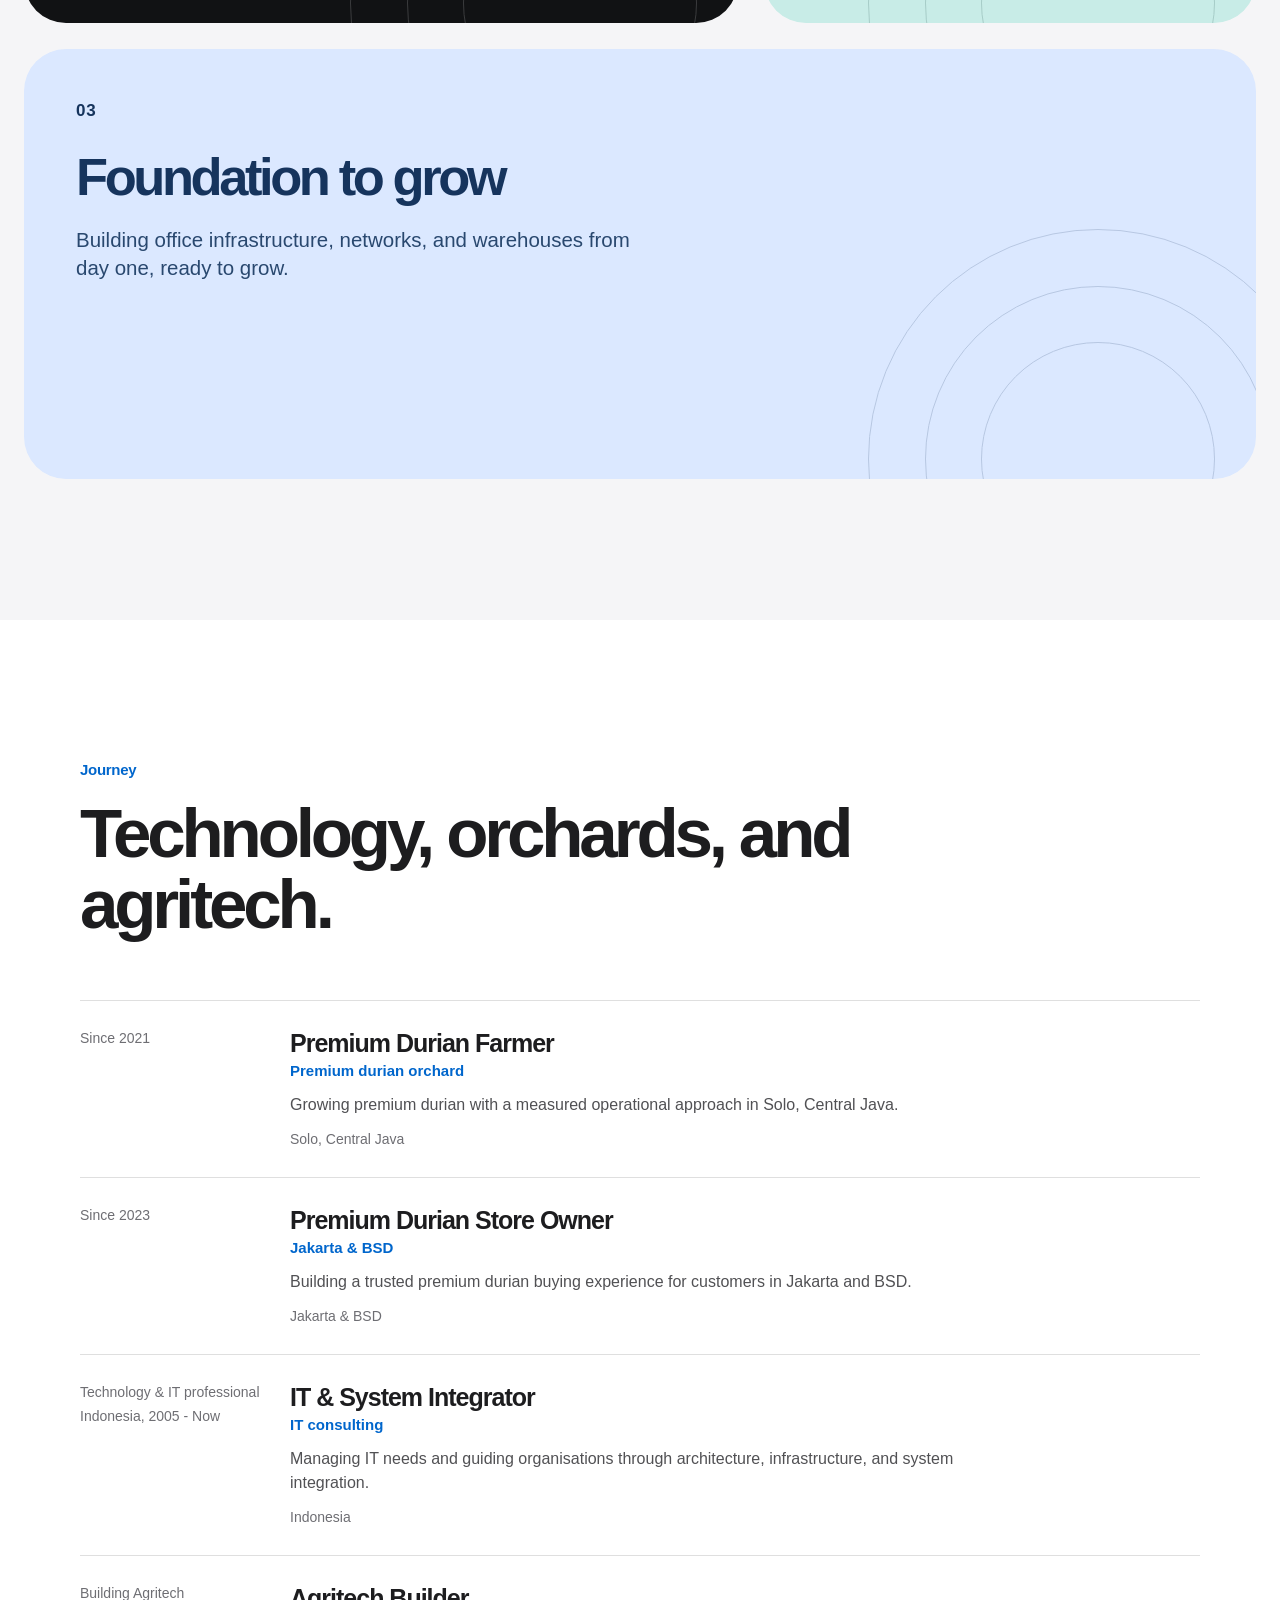
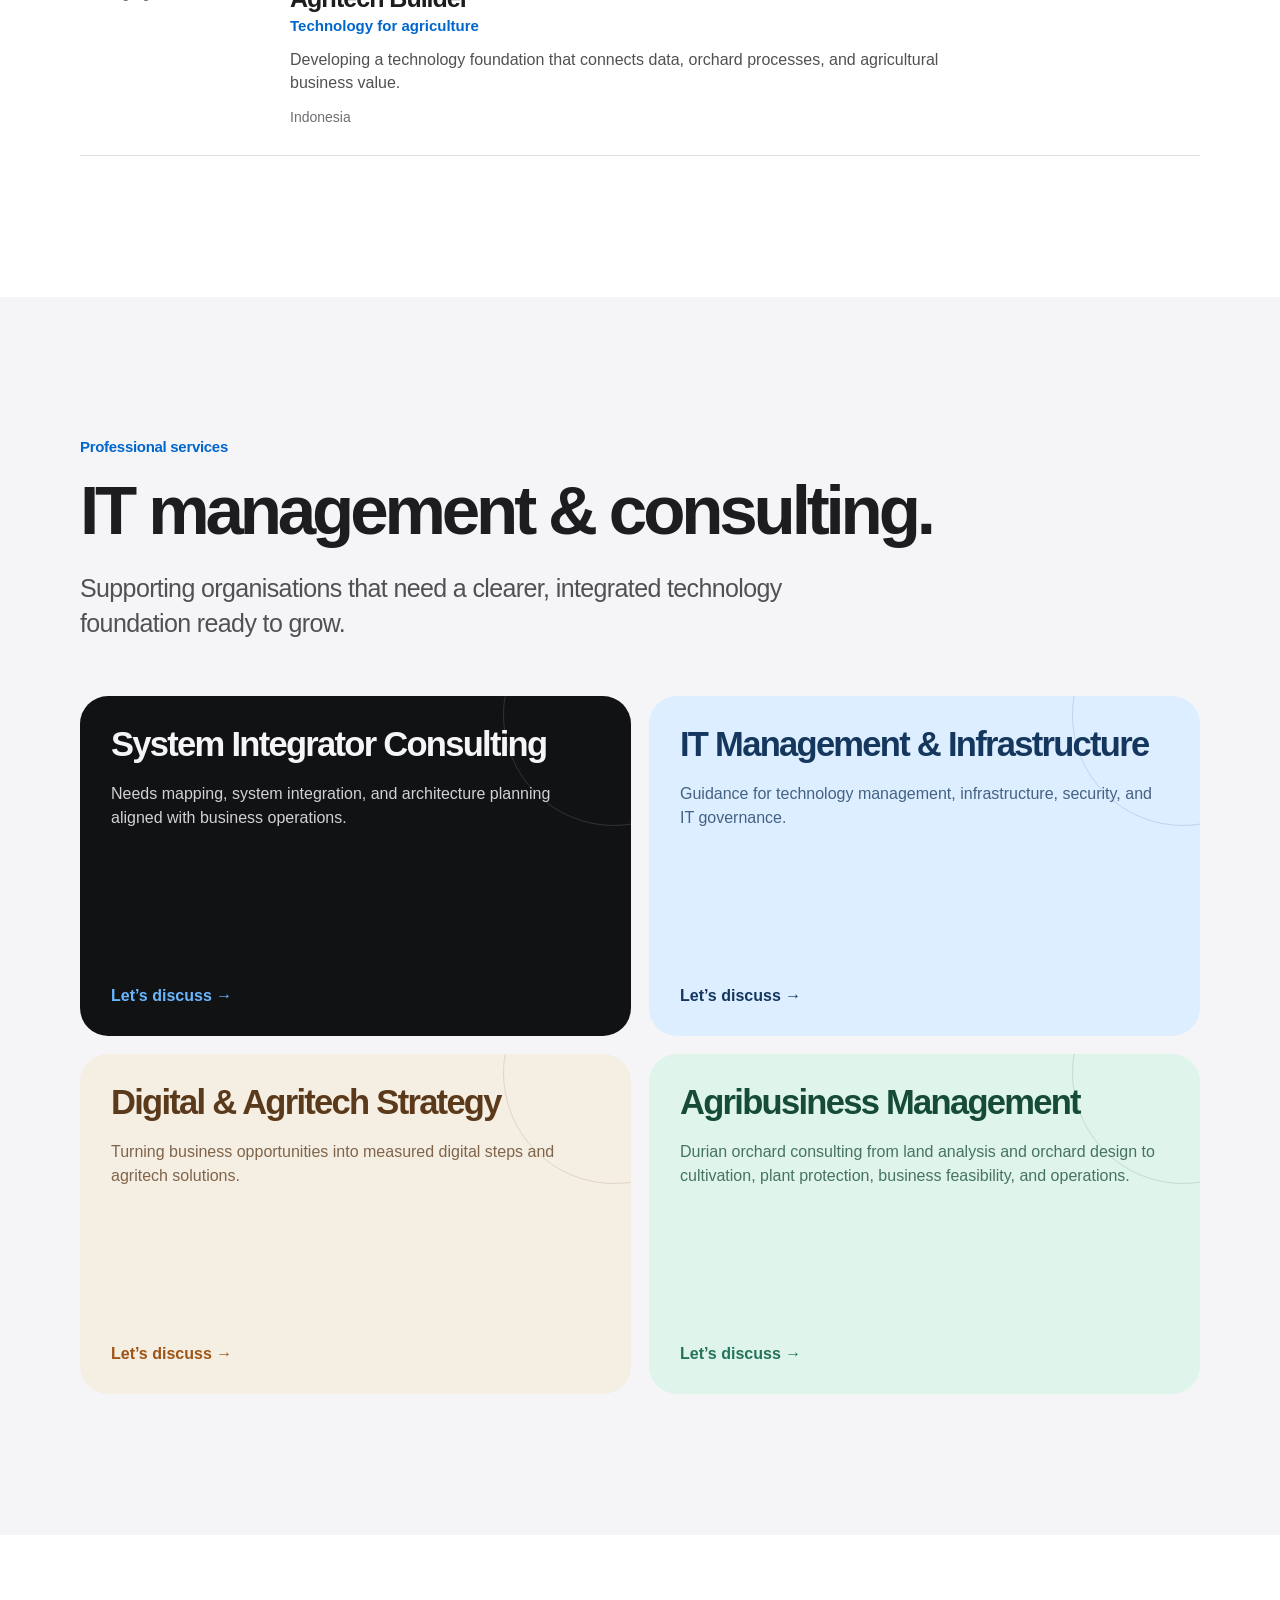
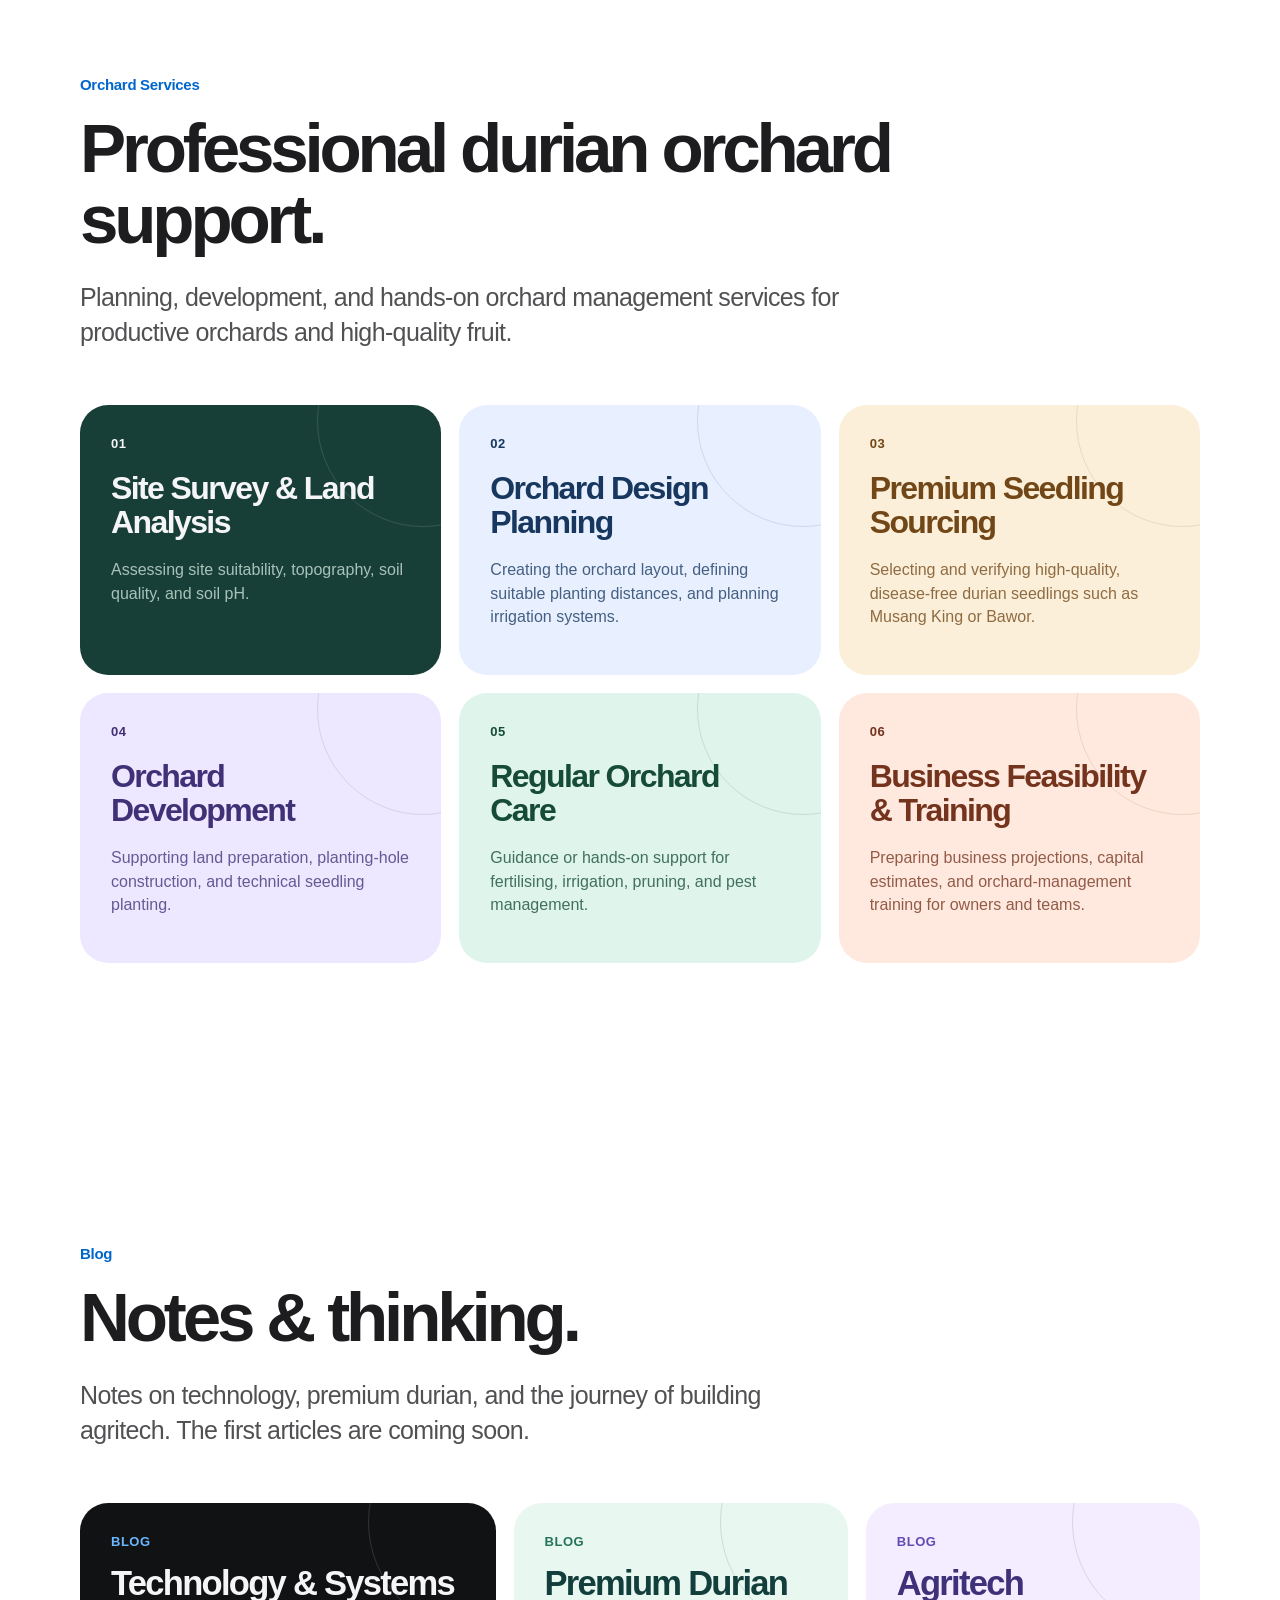
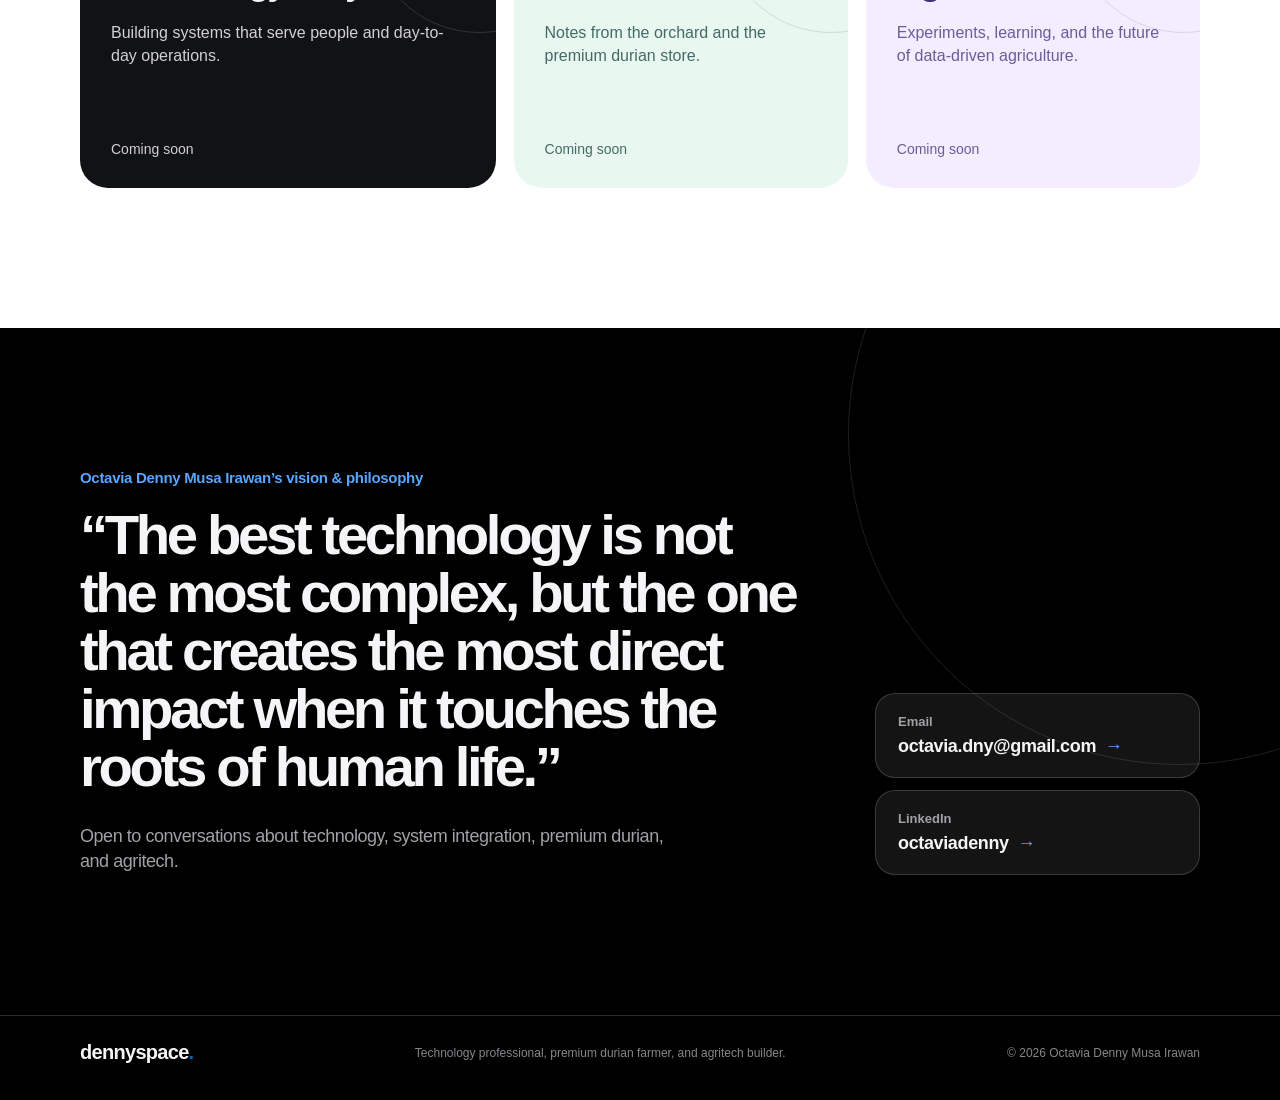
==== commit 57ead385: "feat: add consulting navigation and four-card grid" ====
--- a/en/index.html
+++ b/en/index.html
@@ -10,10 +10,10 @@
     <link rel="alternate" hreflang="id" href="https://dennyspace.com/id/" />
     <link rel="alternate" hreflang="en" href="https://dennyspace.com/en/" />
     <link rel="icon" href="/favicon.svg" type="image/svg+xml" />
-    <link rel="stylesheet" href="/assets/styles.css?v=20260913.8" />
+    <link rel="stylesheet" href="/assets/styles.css?v=20260913.9" />
   </head>
   <body>
     <main id="app"></main>
-    <script src="/assets/app.js?v=20260913.10"></script>
+    <script src="/assets/app.js?v=20260913.11"></script>
   </body>
 </html>
--- a/assets/styles.css
+++ b/assets/styles.css
@@ -66,6 +66,7 @@
 .work, .services { background: var(--surface); }
 .section-heading > p:not(.eyebrow) { margin: 25px 0 0; max-width: 760px; }
 .competency-grid, .service-grid, .notes-grid { display: grid; gap: 18px; grid-template-columns: repeat(3, 1fr); margin-top: 55px; }
+.service-grid { grid-template-columns: repeat(2, 1fr); }
 .competency-card, .service-card, .note-card { border-radius: 28px; padding: 31px; }
 .competency-card { background: #fff; min-height: 320px; overflow: hidden; position: relative; }
 .competency-card::after, .service-card::after, .note-card::after { border: 1px solid currentColor; border-radius: 50%; content: ""; height: 220px; opacity: .14; position: absolute; right: -94px; top: -92px; width: 220px; }
@@ -126,7 +127,7 @@
 .service-card:nth-child(2) .contact-link { color: #15375e; }
 .service-card:nth-child(3) { background: #f5eee2; color: #5b3a1b; }
 .service-card:nth-child(3) .contact-link { color: #9d5415; }
-.service-card:nth-child(4) { background: #dff4eb; color: #164b38; grid-column: 1 / -1; min-height: 245px; }
+.service-card:nth-child(4) { background: #dff4eb; color: #164b38; }
 .service-card:nth-child(4) .contact-link { color: #24735b; }
 .service-card h3 { margin-top: 0; }
 .service-card .contact-link { color: var(--blue); font-size: 16px; font-weight: 700; margin-top: auto; padding-top: 24px; }
